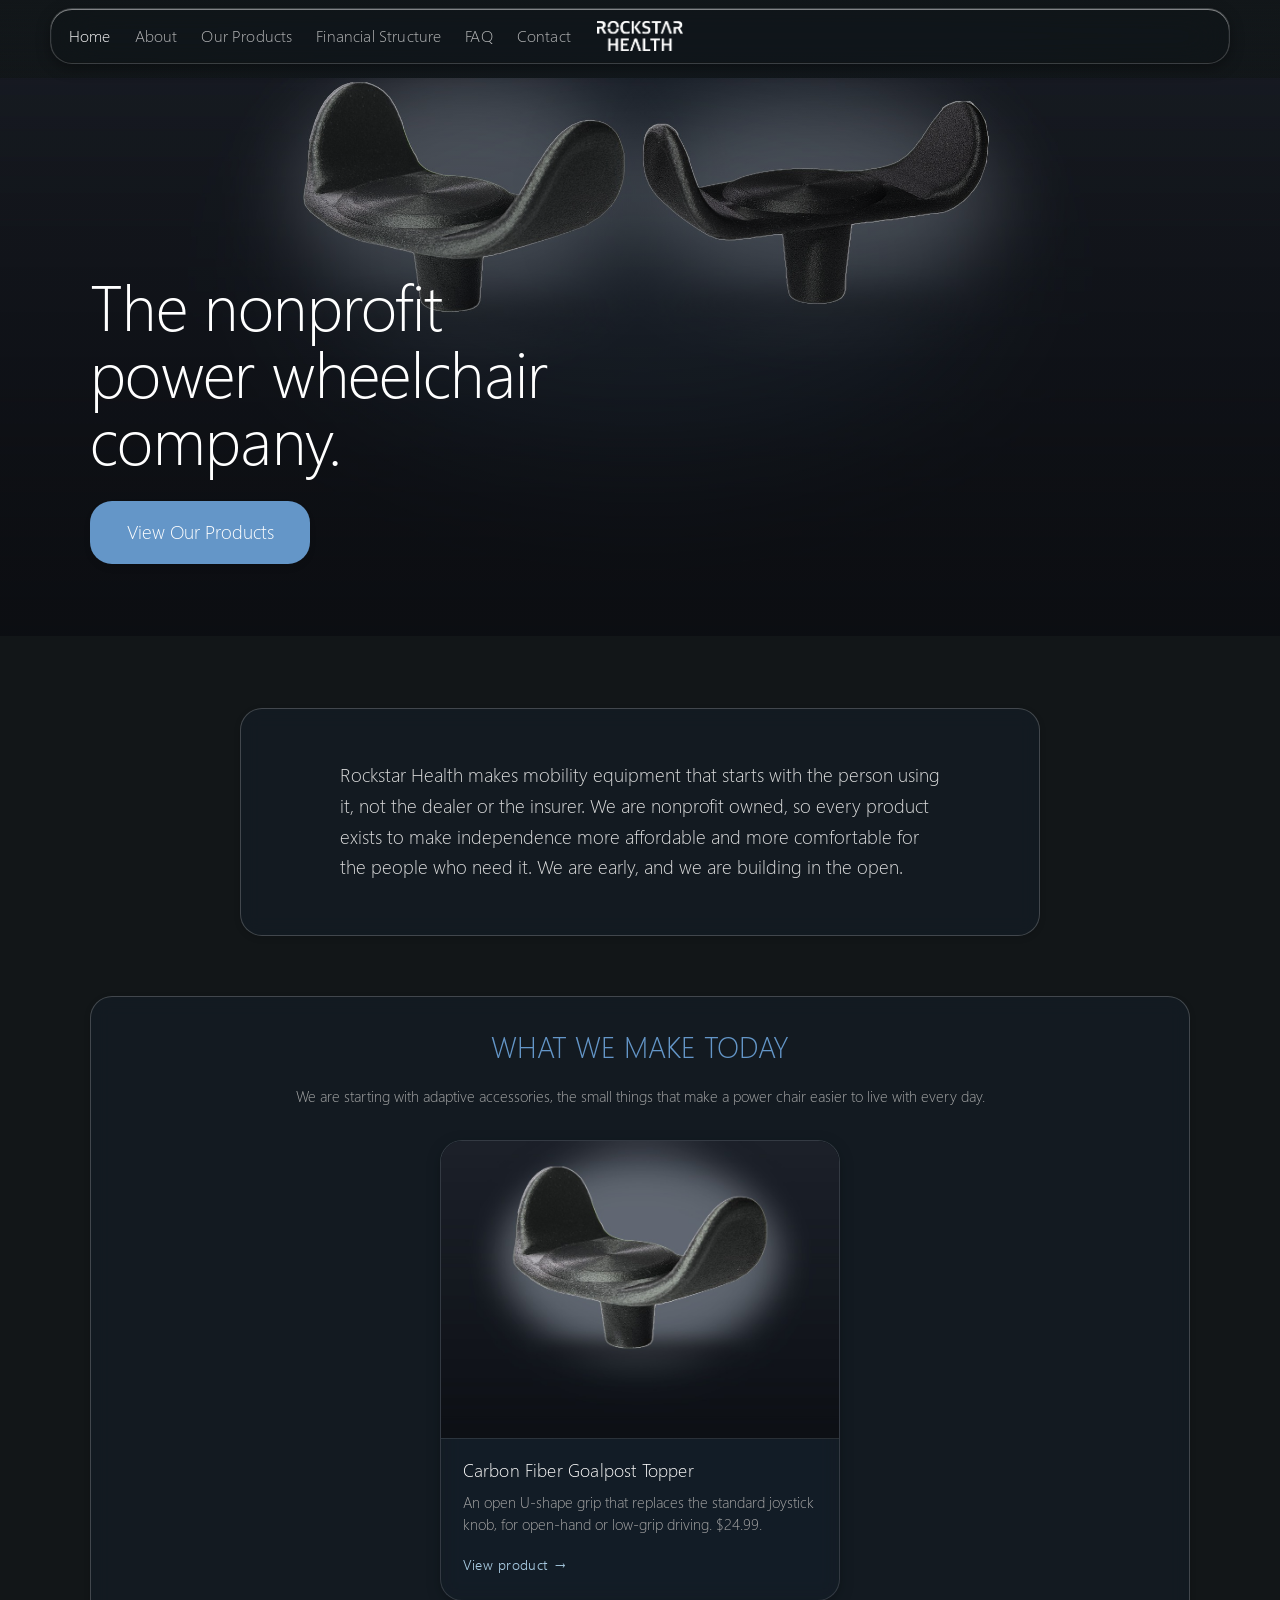
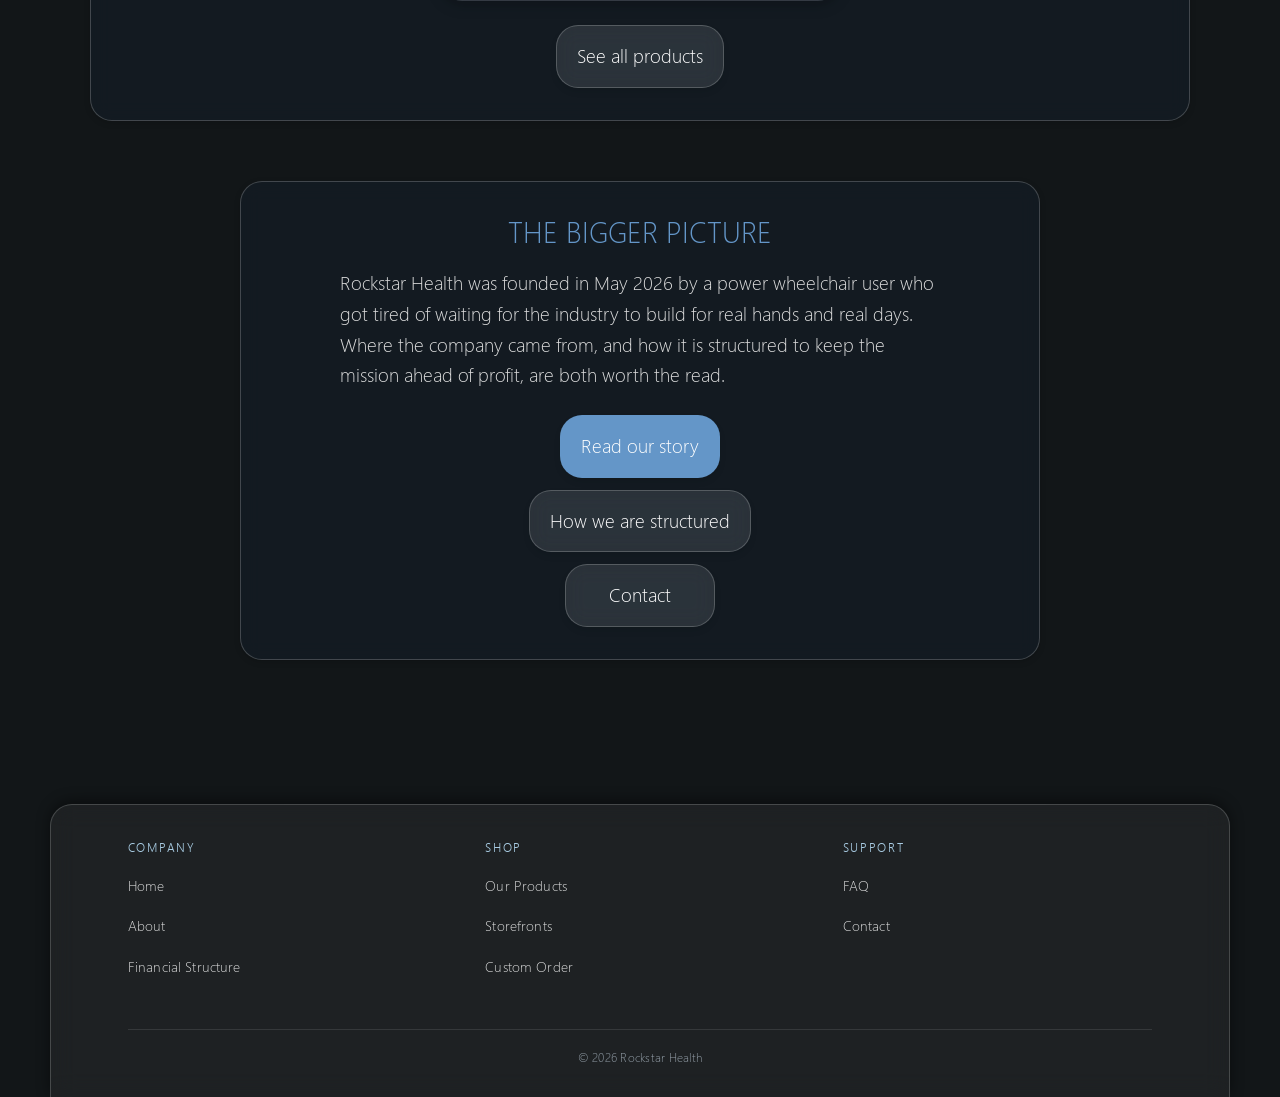
==== index.html @ 2d4ab5dc "1.2" ====
<!doctype html>
<html lang="en">
<head>
<meta charset="utf-8">
<meta name="viewport" content="width=device-width, initial-scale=1">
<title>Rockstar Health</title>
<meta name="description" content="A nonprofit-owned power wheelchair company building affordable, accessible mobility products.">
<meta property="og:title" content="Rockstar Health">
<meta property="og:description" content="A nonprofit-owned power wheelchair company building affordable, accessible mobility products.">
<meta property="og:type" content="website">
<link rel="icon" href="assets/rockstar-logo.png">
<link rel="stylesheet" href="assets/rockstar-glass.css">
<link rel="stylesheet" href="assets/site.css">
</head>
<body>
<header class="site-header"><div class="rh-header__pill"><input id="rh-nav-toggle" class="rh-nav__cb" type="checkbox" aria-hidden="true"><div class="rh-header__left"><label for="rh-nav-toggle" class="rh-burger" aria-label="Toggle menu"><span></span><span></span><span></span></label><nav class="rh-nav" aria-label="Primary"><a href="index.html" aria-current="page">Home</a><a href="about.html">About</a><a href="our-products.html">Our Products</a><a href="financial-structure.html">Financial Structure</a><a href="faq.html">FAQ</a><a href="contact.html">Contact</a></nav></div><a class="rh-header__brand" href="index.html"><img src="assets/rockstar-logo.png" alt="Rockstar Health"></a><div class="rh-header__spacer" aria-hidden="true"></div></div></header>
<section class="rh-hero"><div class="rh-hero__inner page-width"><h1 class="rh-hero__title">The nonprofit power wheelchair company.</h1><a href="our-products.html" class="button button-primary">View Our Products</a></div></section>
<main><div class="page-width page-body"><section class="rh-section"><div class="rh-prose"><p>Rockstar Health makes mobility equipment that starts with the person using it, not the dealer or the insurer. We are nonprofit owned, so every product exists to make independence more affordable and more comfortable for the people who need it. We are early, and we are building in the open.</p></div></section>

<section class="rh-section rh-section--wide" aria-labelledby="home-make"><h2 class="rh-section__title" id="home-make">What we make today</h2><p class="rh-marketplaces__sub">We are starting with adaptive accessories, the small things that make a power chair easier to live with every day.</p><div class="rh-products" style="max-width:400px;margin-inline:auto"><a class="rh-product-card" href="joystick-topper.html"><div class="rh-product-card__media"><img src="assets/card-toppers.jpg" alt="Carbon fiber goalpost joystick topper"></div><div class="rh-product-card__body"><h3 class="rh-product-card__title">Carbon Fiber Goalpost Topper</h3><p class="rh-product-card__desc">An open U-shape grip that replaces the standard joystick knob, for open-hand or low-grip driving. $24.99.</p><span class="rh-product-card__cta">View product</span></div></a></div><div class="rh-cta-group rh-cta-group--row"><a href="our-products.html" class="button button-secondary">See all products</a></div></section>

<section class="rh-section" aria-labelledby="home-more"><h2 class="rh-section__title" id="home-more">The bigger picture</h2><div class="rh-prose"><p>Rockstar Health was founded in May 2026 by a power wheelchair user who got tired of waiting for the industry to build for real hands and real days. Where the company came from, and how it is structured to keep the mission ahead of profit, are both worth the read.</p></div><div class="rh-cta-group rh-cta-group--row"><a href="about.html" class="button button-primary">Read our story</a><a href="financial-structure.html" class="button button-secondary">How we are structured</a><a href="contact.html" class="button button-secondary">Contact</a></div></section></div></main>
<footer class="site-footer"><div class="page-width"><nav class="rh-footer-links" aria-label="Site links"><div class="rh-footer-links__col"><h3 class="rh-footer-links__title">Company</h3><ul class="rh-footer-links__list"><li><a href="index.html">Home</a></li><li><a href="about.html">About</a></li><li><a href="financial-structure.html">Financial Structure</a></li></ul></div><div class="rh-footer-links__col"><h3 class="rh-footer-links__title">Shop</h3><ul class="rh-footer-links__list"><li><a href="our-products.html">Our Products</a></li><li><a href="storefronts.html">Storefronts</a></li><li><a href="custom-order.html">Custom Order</a></li></ul></div><div class="rh-footer-links__col"><h3 class="rh-footer-links__title">Support</h3><ul class="rh-footer-links__list"><li><a href="faq.html">FAQ</a></li><li><a href="contact.html">Contact</a></li></ul></div><div style="grid-column:1/-1;border-top:1px solid rgba(255,255,255,.10);margin-top:1.25rem;padding-top:1.15rem;text-align:center;font-size:.78rem;letter-spacing:.02em;color:rgb(150,160,170)">© 2026 Rockstar Health</div></nav></div></footer>
</body>
</html>
---- assets/rockstar-glass.css ----
/* ============================================================================
   Rockstar Health — Glass Aesthetic Layer
   Direct translation of ryleighnewman.github.io styles onto Horizon:
   - Segoe UI Light 300 throughout
   - rgb(18, 22, 24) base, #dddddd text, rgb(100, 150, 200) blue accent
   - Floating-pill header in brand blue rgb(30, 80, 150), 22px radius
   - Consistent --lg-radius (22px) and --lg-radius-inner (12px)
   - Light-weight elegance — impact from size and color, not bold weights
   ============================================================================ */

@font-face {
  font-family: 'Segoe UI';
  src: url('segoeuil.ttf') format('truetype');
  font-style: normal;
  font-weight: 300;
  font-display: swap;
}
@font-face {
  font-family: 'Segoe UI';
  src: url('segoeuisl.ttf') format('truetype');
  font-style: normal;
  font-weight: 400;
  font-display: swap;
}

:root {
  /* Brand tokens — straight from ryleighnewman.github.io */
  --rh-bg: 18 22 24;
  --rh-bg-elevated: 20 30 40;
  --rh-bg-deep: 15 18 22;
  --rh-text: 221 221 221;
  --rh-text-soft: 170 170 170;
  --rh-heading: 255 255 255;
  --rh-accent: 100 150 200;
  --rh-accent-strong: 30 80 150;
  --rh-accent-soft: 169 204 227;
  --rh-border: 255 255 255;

  --lg-radius: 22px;
  --lg-radius-inner: 12px;
  --lg-radius-deep: 4px;

  --lg-blur: clamp(12px, 2.6vw, 22px);
  --lg-saturation: 1.35;
  --lg-brightness: 1.06;

  --rh-font: 'Segoe UI', -apple-system, BlinkMacSystemFont, 'Inter', sans-serif;

  --rh-shadow-card: 0 10px 30px rgb(0 0 0 / 0.45);
  --rh-shadow-soft: 0 4px 20px rgb(0 0 0 / 0.35);
  --rh-shadow-header: 0 4px 14px rgb(0 0 0 / 0.35);
}

/* ----------------------------------------------------------------------------
   Global font + body
   ---------------------------------------------------------------------------- */
html, body,
input, button, textarea, select,
[class*="font-"] {
  font-family: var(--rh-font) !important;
}

body {
  background-color: rgb(var(--rh-bg)) !important;
  /* Single subtle top-of-page tint — removed the bottom-right glow that
     was creating the "broken outside corner" appearance. */
  background-image:
    radial-gradient(140% 70% at 50% -20%, rgb(var(--rh-accent-strong) / 0.10) 0%, transparent 60%);
  background-attachment: fixed;
  color: rgb(var(--rh-text)) !important;
  font-weight: 300;
  line-height: 1.6;
  font-size: 1.2rem;
}
@media (max-width: 600px) {
  body { font-size: 1.05rem; }
}

/* Header backdrop — slim dark gradient strip at top, behind floating header.
   Height = header top margin + header height + a few px fade, no more. */
body::before {
  content: '';
  position: fixed;
  top: 0;
  left: 0;
  right: 0;
  height: 80px;
  background: linear-gradient(
    180deg,
    rgb(var(--rh-bg) / 0.55) 0%,
    rgb(var(--rh-bg) / 0.20) 60%,
    rgb(var(--rh-bg) / 0) 100%
  );
  z-index: 9;
  pointer-events: none;
}

/* Selection */
::selection {
  background: rgb(var(--rh-accent) / 0.45);
  color: #fff;
}

/* ----------------------------------------------------------------------------
   Scrollbar
   ---------------------------------------------------------------------------- */
html {
  scrollbar-width: thin;
  scrollbar-color: rgb(var(--rh-accent) / 0.5) rgb(var(--rh-bg-deep));
}
::-webkit-scrollbar { width: 12px; height: 12px; }
::-webkit-scrollbar-track { background-color: rgb(var(--rh-bg-deep)); }
::-webkit-scrollbar-thumb {
  background-color: rgb(85 85 85);
  border-radius: 10px;
  border: 3px solid rgb(var(--rh-bg-deep));
}
::-webkit-scrollbar-thumb:hover { background-color: rgb(var(--rh-accent)); }

/* ----------------------------------------------------------------------------
   Focus ring — accessible blue
   ---------------------------------------------------------------------------- */
:focus-visible {
  outline: 2px solid rgb(var(--rh-accent)) !important;
  outline-offset: 3px;
  border-radius: 4px;
}

/* ----------------------------------------------------------------------------
   Typography — light weight 300 throughout. Impact = size + color, not weight.
   ---------------------------------------------------------------------------- */
h1, h2, h3, h4, h5, h6,
.h1, .h2, .h3, .h4, .h5, .h6 {
  color: rgb(var(--rh-heading)) !important;
  font-family: var(--rh-font) !important;
  font-weight: 300 !important;
  letter-spacing: -0.005em;
  line-height: 1.1;
  text-wrap: balance;
}

h1, .h1 { font-size: clamp(2.5rem, 6vw, 4.5rem); }
h2, .h2 { font-size: clamp(2rem, 4.5vw, 3.5rem); }
h3, .h3 { font-size: clamp(1.5rem, 3vw, 2.25rem); }

/* Section eyebrows — tracked-out blue caps (like .section-title-blue on her site) */
.section-eyebrow,
.section-header__eyebrow {
  color: rgb(var(--rh-accent));
  text-transform: uppercase;
  letter-spacing: 0.06em;
  font-size: 1rem;
  font-weight: 300;
}

p, .rte p, .prose p {
  color: rgb(var(--rh-text)) !important;
  font-weight: 300;
  hyphens: none;
  -webkit-hyphens: none;
}

a {
  color: rgb(var(--rh-accent));
  transition: color 0.3s ease;
}
a:hover {
  color: rgb(var(--rh-accent-soft));
}

/* ----------------------------------------------------------------------------
   Header — direct port of ryleighnewman.github.io's signature pattern.
   Floating blue pill, centered, max-width 1000px, 22px radius, glass border.
   ---------------------------------------------------------------------------- */
.shopify-section-group-header-group {
  position: relative;
  z-index: 1000;
  /* No padding — header pill carries its own margin */
}

/* Announcement bar — slim glass band above the header (kept thin, full-width) */
.announcement-bar,
header-announcements-component {
  background-color: rgb(var(--rh-bg-deep) / 0.78) !important;
  backdrop-filter: blur(14px);
  -webkit-backdrop-filter: blur(14px);
  border-bottom: 1px solid rgb(var(--rh-border) / 0.06);
  color: rgb(var(--rh-text)) !important;
  padding-block: 8px !important;
  text-align: center;
}
.announcement-bar *,
header-announcements-component * {
  color: rgb(var(--rh-text)) !important;
  font-family: var(--rh-font) !important;
  font-weight: 400;
  letter-spacing: 0.08em;
  font-size: 0.72rem;
}

/* The pill — applied to the inner .header element (Horizon's grid container).
   Outer section keeps its color-scheme background blank so the page bg shows. */
.header-section,
.shopify-section-header {
  background: transparent !important;
}
.header-section > .section-background,
.shopify-section-header > .section-background {
  display: none !important;
}

/* Universal header system — locked height 56px, ABSOLUTELY POSITIONED inner
   row centered. Max-width 1500px with side margin that scales smoothly from
   30px (wide) to 16px (narrow) using clamp() — no breakpoint snap. */
header-component,
.header-section > .header,
.shopify-section-header > .header {
  height: 56px !important;
  min-height: 56px !important;
  max-height: 56px !important;
  flex-shrink: 0;
  margin: 6px auto 0 !important;
  width: calc(100% - clamp(6px, 1vw, 20px)) !important;
  max-width: 1500px !important;
  z-index: 1000;
  /* overflow: visible — must NOT be hidden, or the mobile drawer (a
     position:fixed descendant) gets clipped to the 56px pill rectangle and
     the drawer's overlay never reaches the rest of the viewport. The pill
     border-radius works fine with background-clip:padding-box alone. */
  overflow: visible;
  display: flex !important;
  align-items: center !important;

  border-radius: var(--lg-radius);
  isolation: isolate;
  background-clip: padding-box;
  border: 1px solid rgba(255, 255, 255, 0.18) !important;
  background:
    radial-gradient(120% 100% at 50% -40%, hsl(0 0% 100%/0) 0%, hsl(0 0% 100%/0) 60%),
    linear-gradient(180deg, hsl(0 0% 100%/0) 0%, hsl(0 0% 100%/0) 45%, hsl(0 0% 0%/0) 100%),
    linear-gradient(90deg, hsl(var(--lg-accent)/0), hsl(var(--lg-accent)/0)) !important;
  background-color: transparent !important;
  backdrop-filter: blur(calc(var(--lg-blur) * 0.9)) saturate(var(--lg-saturation)) brightness(var(--lg-brightness));
  -webkit-backdrop-filter: blur(calc(var(--lg-blur) * 0.9)) saturate(var(--lg-saturation)) brightness(var(--lg-brightness));
  box-shadow:
    inset 0 1px 0 hsl(0 0% 100%/0.45),
    inset 0 -1px 0 hsl(0 0% 0%/0.35),
    inset 0 0 0 0.5px hsl(0 0% 100%/0.08);
  background-blend-mode: screen, soft-light;
  position: relative;

  /* No transitions at all — nothing ever animates on the header */
  transition: none !important;
}

/* Horizon sets .header[data-sticky-state='idle'] { opacity:0 } to fade the
   header in when the user first scrolls. We keep the header permanently
   visible (opacity:1) in both idle and active states so it never disappears. */
header-component[data-sticky-state='idle'],
header-component[data-sticky-state='active'],
header-component[data-sticky-state],
.header[data-sticky-state='idle'],
.header[data-sticky-state='active'],
.header[data-sticky-state] {
  opacity: 1 !important;
  transition: none !important;
}

/* Kill Horizon's dark underlay — it's a solid rgb(18,22,24) layer behind the
   transparent header body that creates the "header turns black" appearance AND
   the hover-to-black state (triggered by Horizon's [:hover] underlay rules). */
header-component .header__underlay-closed,
header-component .header__underlay-open,
.header__underlay-closed,
.header__underlay-open {
  display: none !important;
  background: transparent !important;
  --color-scheme-top-row: transparent !important;
  --color-scheme-bottom-row: transparent !important;
}

/* Remove ALL hover effects on the header itself and its container */
header-component:hover,
header-component:focus-within,
.header-section > .header:hover,
.header-section > .header:focus-within,
.shopify-section-header > .header:hover {
  background-color: transparent !important;
  background-image:
    radial-gradient(120% 100% at 50% -40%, hsl(0 0% 100%/0) 0%, hsl(0 0% 100%/0) 60%),
    linear-gradient(180deg, hsl(0 0% 100%/0) 0%, hsl(0 0% 100%/0) 45%, hsl(0 0% 0%/0) 100%),
    linear-gradient(90deg, hsl(var(--lg-accent)/0), hsl(var(--lg-accent)/0)) !important;
}
/* Force header to ignore Horizon's data-transparent-color-scheme hover swap */
header-component[data-transparent-color-scheme]:hover,
header-component[data-transparent-color-scheme]:focus-within {
  --color-scheme-top-row: transparent !important;
  --color-scheme-bottom-row: transparent !important;
}

/* Force header row + content to be vertically centered.
   Horizon's .header__row is display:grid with 3 columns. All grid alignment
   axes forced to center; every direct child also gets align-self:center to
   override per-cell defaults; row collapsed to a single 64px row. */
header-component .header__row,
.header__row,
.header__row--top,
.header__row--bottom {
  width: 100% !important;
  height: 56px !important;
  min-height: 56px !important;
  max-height: 56px !important;
  align-items: center !important;
  align-content: center !important;
  grid-template-rows: 56px !important;
  padding-block: 0 !important;
  padding-inline: 8px !important;
}
header-component .header__row > *,
.header__row > * {
  align-self: center !important;
  margin-block: 0 !important;
  padding-block: 0 !important;
  max-height: 56px !important;
}
.header-logo,
.header__heading-link,
.header-logo *,
.header__heading-link * {
  line-height: 1 !important;
  padding-block: 0 !important;
  margin-block: 0 !important;
  height: auto !important;
  align-self: center !important;
  display: inline-flex !important;
  align-items: center !important;
}
header-component .header__menu,
header-component .header-actions {
  display: flex !important;
  align-items: center !important;
  height: 100% !important;
  margin-block: 0 !important;
  padding-block: 0 !important;
}
/* .header__column intentionally NOT forced to flex — Horizon switches it to
   `display: contents` in drawer mode so its children participate directly in
   the 5-area mobile grid (leftA leftB center rightA rightB). Forcing flex
   breaks that placement and bunches all icons in the middle. */
header-component .header__column {
  align-items: center;
  margin-block: 0 !important;
  padding-block: 0 !important;
}

/* === The actual fix for "content sits too low in the header" ===
   Horizon's .header__columns has --header-padding: 0.7rem applied as
   padding-block, AND .spacing-style consumes that padding. The values
   are symmetric but combine with other vertical offsets and add ~11px
   top + 11px bottom on top of the 64px header, pushing content down. */
header-component .header__columns,
.header__columns,
.header__columns.spacing-style {
  --header-padding: 0 !important;
  --padding-block-start: 0 !important;
  --padding-block-end: 0 !important;
  --section-top-offset: 0 !important;
  padding-block: 0 !important;
  padding-inline: 0 !important;
  padding-top: 0 !important;
  padding-bottom: 0 !important;
  min-height: 56px !important;
  align-items: center !important;
}
.header__columns > * {
  align-self: center !important;
  padding-block: 0 !important;
  margin-block: 0 !important;
  height: auto !important;
}

/* ============================================================================
   MOBILE DRAWER MENU — fully styled to match brand on narrow viewports.
   Drawer DOM:
     .menu-drawer-container > details > menu-drawer (with header + nav list)
   ============================================================================ */
.menu-drawer-container,
#Details-menu-drawer-container {
  z-index: 9999 !important;
}
menu-drawer,
.menu-drawer,
.menu-drawer-container > details[open] > menu-drawer {
  background-color: rgb(20 30 40 / 0.92) !important;
  background-image:
    radial-gradient(120% 100% at 50% 0%, rgb(255 255 255 / 0.06), transparent 60%),
    linear-gradient(180deg, rgb(255 255 255 / 0.04), transparent 50%) !important;
  backdrop-filter: blur(24px) saturate(1.3) brightness(1.05) !important;
  -webkit-backdrop-filter: blur(24px) saturate(1.3) brightness(1.05) !important;
  border: 1px solid rgb(255 255 255 / 0.18) !important;
  color: rgb(var(--rh-text)) !important;
  padding: 24px 20px !important;
  border-radius: 0 var(--lg-radius) var(--lg-radius) 0 !important;
  box-shadow:
    inset 0 1px 0 rgb(255 255 255 / 0.18),
    8px 0 32px rgb(0 0 0 / 0.5) !important;
  /* Drawer hugs its content (close X + nav links) instead of stretching the
     full viewport height. Cap at 100dvh so very tall menus still scroll. */
  height: auto !important;
  max-height: 100dvh !important;
  overflow-y: auto !important;
}
.menu-drawer__close-button,
.menu-drawer .close-button {
  width: 36px !important;
  height: 36px !important;
  min-width: 36px !important;
  max-width: 36px !important;
  min-height: 36px !important;
  max-height: 36px !important;
  padding: 0 !important;
  margin: 0 !important;
  background: rgb(255 255 255 / 0.06) !important;
  border-radius: 50% !important;
  border: 1px solid rgb(255 255 255 / 0.18) !important;
  display: inline-flex !important;
  align-items: center !important;
  justify-content: center !important;
  flex-shrink: 0 !important;
  position: relative !important;
  inset: auto !important;
  box-sizing: border-box !important;
  line-height: 0 !important;
}
.menu-drawer__close-button .svg-wrapper,
.menu-drawer .close-button .svg-wrapper {
  width: 14px !important;
  height: 14px !important;
  display: inline-flex !important;
  align-items: center !important;
  justify-content: center !important;
  margin: 0 !important;
  padding: 0 !important;
}
.menu-drawer__close-button svg,
.menu-drawer .close-button svg {
  width: 14px !important;
  height: 14px !important;
  display: block !important;
}
.menu-drawer__close-button:hover {
  background: rgb(255 255 255 / 0.14) !important;
}
.menu-drawer__navigation,
.menu-drawer__menu {
  padding: 0 !important;
  margin: 0 !important;
  list-style: none !important;
}
.menu-drawer__menu li,
.menu-drawer__list-item--flat,
.menu-drawer__list-item--deep {
  margin: 0 !important;
  padding: 0 !important;
  border-bottom: 1px solid rgb(255 255 255 / 0.06) !important;
}
.menu-drawer__menu a,
.menu-drawer__menu .menu-drawer__menu-item,
.menu-drawer-menu-item,
.menu-drawer__menu-item {
  display: flex !important;
  align-items: center !important;
  padding: 16px 8px !important;
  color: #fff !important;
  font-family: var(--rh-font) !important;
  font-weight: 300 !important;
  font-size: 1.1rem !important;
  letter-spacing: 0.04em !important;
  text-transform: uppercase !important;
  text-decoration: none !important;
  transition: color 0.2s ease, background-color 0.2s ease !important;
  border-radius: 8px !important;
}
.menu-drawer__menu a:hover,
.menu-drawer__menu .menu-drawer__menu-item:hover {
  color: rgb(var(--rh-accent-soft)) !important;
  background-color: rgb(255 255 255 / 0.04) !important;
}
/* Mobile hamburger toggle — match icon button style */
.menu-drawer-container summary,
.header__menu-drawer-summary,
.menu-drawer-button {
  width: 32px !important;
  height: 32px !important;
  padding: 0 !important;
  border-radius: 50% !important;
  display: inline-flex !important;
  align-items: center !important;
  justify-content: center !important;
  background: transparent !important;
  border: none !important;
  cursor: pointer;
}
.menu-drawer-container summary:hover {
  background: rgb(255 255 255 / 0.10) !important;
}
.menu-drawer-container summary svg {
  width: 20px !important;
  height: 20px !important;
  color: #fff !important;
}
/* Collapsed / drawer mode — items sit slightly low in the pill.
   Hamburger (options) + search nudged up the most; logo a touch; cart is fine. */
#header-component[data-menu-style='drawer'] .header__icon--menu,
#header-component[data-menu-style='drawer'] .menu-drawer-container summary {
  transform: translateY(-4px);
}
#header-component[data-menu-style='drawer'] .header-logo,
#header-component[data-menu-style='drawer'] .header__heading-link {
  transform: translateY(-3px);
}
#header-component[data-menu-style='drawer'] .search-action {
  transform: translateY(-3px);
}
#header-component[data-menu-style='drawer'] header-actions {
  transform: translateY(-2px);
}
/* Drawer scrim/overlay */
.menu-drawer-container[open]::backdrop,
details[open] menu-drawer-component::before {
  background-color: rgb(0 0 0 / 0.55) !important;
  backdrop-filter: blur(6px);
}

/* Let Horizon's overflow-list JS handle desktop nav responsiveness — don't
   hard-hide via @media because that conflicts with the resize-observer that
   re-expands items when the viewport widens. */

/* ============================================================================
   FINAL FALLBACK: absolute-position the row centered in the 56px header.
   Guarantees vertical centering even if Horizon's grid/padding keeps fighting
   the flex-align rules above. position:relative on header-component already.
   ============================================================================ */
header-component {
  position: relative !important;
}
/* Center the top row inside the pill. NOTE: we deliberately do NOT use
   `transform` here — transform on an ancestor of the mobile drawer (which
   uses `position: fixed`) traps the drawer to this ancestor's coordinate
   system, breaks its z-index stacking, and lets the hero render on top of
   the drawer. Use absolute + top:50% with a negative margin-top instead.
   IMPORTANT: this rule must only apply to `.header__row--top`. Applying it
   to `.header__row--bottom` / `.header__navigation-bar-row` makes the empty
   nav-bar row stack on top of the top row and intercept hamburger clicks. */
header-component .header__row--top,
.header-section > .header .header__row--top {
  position: absolute !important;
  top: 50% !important;
  margin-top: -28px !important; /* half of 56px row height */
  left: 0 !important;
  right: 0 !important;
  height: 56px !important;
  min-height: 56px !important;
  max-height: 56px !important;
}
/* The navigation-bar row only renders when a navigation_bar block is enabled.
   When empty (no children other than a style tag) it still occupies space and
   would visually overlap the main row inside the 56px pill. Hide if empty. */
header-component .header__navigation-bar-row:not(:has(*:not(style))) {
  display: none !important;
}
:root {
  --lg-accent: 210 80% 60%;
}

/* Header side margin now scales smoothly via clamp() in the main rule — no
   discrete @media breakpoint that would snap layouts. */

/* Header row layout */
header-component .header__row,
.header__row {
  padding: 0 8px !important;
}

/* Brand wordmark — white, light weight, tracked-out.
   Hide the duplicate inverse logo container (Horizon renders BOTH original
   and inverse when transparent_header_home + inverse scheme are on; both
   fall back to shop.name as text, producing "Rockstar Health" twice). */
.header-logo,
.header__heading-logo,
.header__heading-link {
  color: #fff !important;
  font-family: var(--rh-font) !important;
  font-weight: 300 !important;
  letter-spacing: 0.08em !important;
  text-transform: uppercase !important;
  font-size: 1rem !important;
  text-decoration: none !important;
}
.header-logo__image-container--inverse {
  display: none !important;
}
.header-logo__image-container--original {
  display: inline-flex !important;
  align-items: center !important;
}

/* Header nav links — tighter so all 7 menu items always fit before Horizon's
   overflow-list collapses extras under a non-functional "More" button. */
.header__menu a,
.header__menu .menu-link,
.header__row .menu-link,
header-component nav a,
header-component a {
  color: #fff !important;
  font-family: var(--rh-font) !important;
  font-weight: 300 !important;
  font-size: 0.8rem !important;
  letter-spacing: 0.02em;
  text-decoration: none !important;
  transition: color 0.3s ease;
  padding-inline: 6px !important;
  white-space: nowrap;
}
.header__menu a:hover,
.header__menu .menu-link:hover,
header-component a:hover {
  color: rgb(var(--rh-accent-soft)) !important;
}

/* Header icon buttons (search/account/cart) — strip all backgrounds/borders.
   The cart-drawer-component custom element wraps the cart button in-header;
   it must stay invisible/transparent so we don't render a box around the cart. */
header-component .icon,
header-component svg,
header-component button {
  color: #fff !important;
}
header-component cart-drawer-component,
header-component search-modal-component,
header-component predictive-search-component {
  background: transparent !important;
  border: none !important;
  box-shadow: none !important;
  backdrop-filter: none !important;
  -webkit-backdrop-filter: none !important;
  width: auto !important;
  padding: 0 !important;
}
/* ALL header icon buttons: identical 32×32 circles, centered SVG inside.
   Only targets action icons (search, account, cart) — NOT the More/nav button
   or drawer back/close buttons which need different sizing. */
header-component .header-actions__action,
header-component .header-actions__cart-icon,
header-component header-actions button,
header-component header-actions .button-unstyled,
header-component cart-icon,
header-component .icon-button,
header-component a.header-actions__action,
header-component .account-link {
  background: transparent !important;
  background-color: transparent !important;
  background-image: none !important;
  border: none !important;
  box-shadow: none !important;
  width: 32px !important;
  height: 32px !important;
  min-width: 32px !important;
  min-height: 32px !important;
  max-width: 32px !important;
  max-height: 32px !important;
  padding: 0 !important;
  border-radius: 50% !important;
  display: inline-flex !important;
  align-items: center !important;
  justify-content: center !important;
  flex-shrink: 0 !important;
  line-height: 1 !important;
}
/* Inner SVG wrapper + the SVG itself — uniform 18px icon centered.
   Note: NOT overriding `display` here because the hamburger's open/close icon
   toggle relies on `display: none` for the inactive state — forcing
   inline-flex would show both =/X simultaneously. */
header-component .svg-wrapper,
header-component .svg-wrapper--small,
header-component cart-icon .svg-wrapper {
  padding: 0 !important;
  margin: 0 !important;
  width: 18px !important;
  height: 18px !important;
  align-items: center;
  justify-content: center;
}
/* Apply inline-flex only to icons we know should always render. */
header-component .header-actions__action .svg-wrapper,
header-component cart-icon .svg-wrapper,
header-component .header-actions__cart-icon .svg-wrapper,
header-component .search-action .svg-wrapper {
  display: inline-flex !important;
}
header-component .svg-wrapper svg,
header-component .icon svg,
header-component cart-icon svg {
  width: 18px !important;
  height: 18px !important;
  display: block !important;
}
header-component .header-actions__action:hover,
header-component header-actions button:hover,
header-component header-actions .button-unstyled:hover {
  background-color: rgb(255 255 255 / 0.10) !important;
}
/* No blue tap-flash or default focus ring on header icon buttons. Keyboard
   focus still gets a subtle neutral ring via :focus-visible. */
header-component .header-actions__action,
header-component .search-action,
header-component header-actions button,
header-component .menu-drawer-container summary {
  -webkit-tap-highlight-color: transparent !important;
}
header-component .header-actions__action:focus,
header-component .search-action:focus,
header-component header-actions button:focus {
  outline: none !important;
  box-shadow: none !important;
}
header-component .header-actions__action:focus-visible,
header-component .search-action:focus-visible,
header-component header-actions button:focus-visible {
  outline: none !important;
  box-shadow: 0 0 0 2px rgb(255 255 255 / 0.30) !important;
}
/* Desktop: icon SVGs sit slightly high within their circles — nudge down 1px */
header-component .search-action svg,
header-component .search-action .svg-wrapper {
  transform: translateY(-1px);
}
header-component cart-icon svg,
header-component .header-actions__cart-icon svg {
  transform: translateY(1px);
}
/* Cart bubble: tiny badge sits OUTSIDE the 32px circle so it doesn't push
   the parent taller. Position absolute over the corner. */
.header-actions__cart-icon {
  position: relative !important;
}
.header-actions__cart-icon .cart-bubble,
.cart-bubble {
  position: absolute !important;
  top: -2px !important;
  right: -2px !important;
  width: 16px !important;
  height: 16px !important;
  min-width: 16px !important;
  min-height: 16px !important;
  font-size: 10px !important;
  line-height: 1 !important;
  border-radius: 50% !important;
  display: inline-flex !important;
  align-items: center !important;
  justify-content: center !important;
  background-color: rgb(var(--rh-accent)) !important;
  color: #fff !important;
}
/* Footer utilities row — Shopify ships this as a 3-column grid on desktop
   (left / center / right). We want the social-links, terms, and copyright
   stacked vertically, both centered, with the copyright at the very bottom.
   Block order is set in sections/footer-group.json so social-links is first,
   terms in the middle, copyright last. */
.utilities,
.utilities--blocks-1,
.utilities--blocks-2,
.utilities--blocks-3 {
  display: flex !important;
  flex-direction: column !important;
  align-items: center !important;
  justify-content: center !important;
  grid-template-columns: none !important;
  gap: var(--gap, 16px) !important;
  text-align: center !important;
}
.utilities > *,
.utilities--blocks-1 > *,
.utilities--blocks-2 > *,
.utilities--blocks-3 > *,
.utilities--blocks-3 > *:nth-child(2),
.utilities--blocks-3 > *:nth-child(3),
.utilities--blocks-2 > *:nth-child(2) {
  justify-self: center !important;
  text-align: center !important;
  margin: 0 auto !important;
}
.footer-utilities__group-copyright,
.footer-utilities__group-copyright .footer-utilities__text {
  text-align: center !important;
  display: block !important;
  width: 100% !important;
}

/* Empty-state card on the /search and /collections pages — the box was
   running edge-to-edge on narrow viewports because the section wrapper has
   no inline padding. Inset it to match the rest of the page content. */
.main-collection-grid__empty,
results-list .main-collection-grid__empty {
  margin-inline: clamp(16px, 4vw, 32px) !important;
  padding: clamp(32px, 8vw, 56px) clamp(20px, 5vw, 40px) !important;
  border-radius: var(--lg-radius) !important;
  border: 1px solid rgb(255 255 255 / 0.10) !important;
  background-color: rgb(255 255 255 / 0.02) !important;
}

/* ============================================================================
   /search RESULTS PAGE — input + filters infrastructure
   The page is rendered by sections/search-results.liquid with a `filters`
   block (enable_filtering: true, enable_sorting: true in templates/search.json).
   When the store has products + storefront filters configured in Shopify
   Admin > Online Store > Navigation > Search & discovery, Shopify renders
   facets/sort/grid-density controls; the rules below pre-style them so they
   match the glass aesthetic the moment they appear.
   ============================================================================ */
.search-page-input__parent {
  display: flex !important;
  flex-direction: column !important;
  align-items: flex-start !important;
  position: relative !important;
  margin: 0 !important;
}
/* Row holding the input box + the explicit Search submit button, side by side.
   Wider than the old 50% box — fills up to 760px, left-aligned with heading. */
.search-page-input__row {
  display: flex !important;
  align-items: center !important;
  gap: 12px !important;
  width: 100% !important;
  max-width: min(760px, 100%) !important;
  margin: 20px 0 12px !important;
}
/* The custom element wrapping the input — let it fill the row (override the
   inline 50% custom_width and the theme's centering margins). */
.search-page-input__row search-page-input-component {
  flex: 1 1 auto !important;
  max-width: none !important;
  width: auto !important;
  margin: 0 !important;
  background-color: transparent !important;
}
.search-page-input {
  flex: 1 1 auto !important;
  /* Solid box — no page gradient bleeding through the translucent fill */
  background: rgb(var(--rh-bg-elevated)) !important;
  background-color: rgb(var(--rh-bg-elevated)) !important;
  background-image: none !important;
  border: 1px solid rgb(255 255 255 / 0.16) !important;
  border-radius: 999px !important;
  color: #fff !important;
  /* left clears the search icon, right clears the clear/reset button */
  padding: 0 48px 0 52px !important;
  height: 50px !important;
  min-height: 50px !important;
  font-size: 1rem !important;
  outline: none !important;
  -webkit-tap-highlight-color: transparent !important;
}
.search-page-input::placeholder {
  color: rgb(255 255 255 / 0.5) !important;
}
/* Neutral focus — subtle white edge, NO blue ring */
.search-page-input:focus,
.search-page-input:focus-visible {
  outline: none !important;
  border-color: rgb(255 255 255 / 0.45) !important;
  box-shadow: 0 0 0 1px rgb(255 255 255 / 0.18) !important;
}
.search-page-input::-webkit-search-cancel-button,
.search-page-input::-webkit-search-decoration {
  -webkit-appearance: none !important;
  appearance: none !important;
  display: none !important;
}
/* Explicit Search submit button beside the box — accent pill, obvious action */
.search-page-submit {
  flex: 0 0 auto !important;
  height: 50px !important;
  min-height: 50px !important;
  padding: 0 26px !important;
  border-radius: 999px !important;
  border: 1px solid transparent !important;
  background: rgb(var(--rh-accent) / 0.85) !important;
  color: #fff !important;
  font-family: var(--rh-font) !important;
  font-size: 0.95rem !important;
  font-weight: 400 !important;
  letter-spacing: 0.04em !important;
  cursor: pointer !important;
  display: inline-flex !important;
  align-items: center !important;
  justify-content: center !important;
  box-shadow: none !important;
  transition: background-color 0.2s ease, transform 0.2s ease !important;
  -webkit-tap-highlight-color: transparent !important;
}
.search-page-submit:hover {
  background: rgb(70 120 170 / 0.95) !important;
  transform: translateY(-1px) !important;
}
.search-page-submit:focus,
.search-page-submit:focus-visible {
  outline: none !important;
  box-shadow: 0 0 0 2px rgb(255 255 255 / 0.25) !important;
}
@media (max-width: 600px) {
  .search-page-submit { padding: 0 18px !important; }
}

/* Filter / sort / grid-density bars rendered by the `filters` block when
   the store has facets configured. These selectors cover Horizon's facet
   filter component and standard collection-style controls. */
facet-filters-form,
.facets,
.facets-container,
.filter-group,
.facets-vertical-form {
  --color-background: rgb(20 30 40 / 0.6);
  --color-foreground: #fff;
  color: #fff !important;
}
.facets__heading,
.facets__summary,
.facet-checkbox,
.facets__price label,
.facets__price input {
  color: #fff !important;
}
.facets__summary {
  background: rgb(255 255 255 / 0.06) !important;
  border: 1px solid rgb(255 255 255 / 0.16) !important;
  border-radius: 999px !important;
  padding: 8px 16px !important;
  color: #fff !important;
}
.facets__summary:hover {
  background: rgb(255 255 255 / 0.10) !important;
}
.facets__display,
.facets__menu {
  background-color: rgb(20 30 40 / 0.95) !important;
  backdrop-filter: blur(20px) saturate(1.2) !important;
  border: 1px solid rgb(255 255 255 / 0.18) !important;
  border-radius: var(--md-radius) !important;
  color: #fff !important;
  box-shadow: 0 16px 40px rgb(0 0 0 / 0.4) !important;
}
.facet-checkbox > input[type='checkbox'] + svg,
.facet-checkbox input[type='checkbox'] {
  accent-color: rgb(var(--rh-accent)) !important;
}
.facets__price-range-min,
.facets__price-range-max {
  background: rgb(255 255 255 / 0.06) !important;
  border: 1px solid rgb(255 255 255 / 0.16) !important;
  border-radius: 8px !important;
  color: #fff !important;
}
/* Sort / grid-density selects */
.sort-by select,
select.facets__select,
.facets__sort,
.collection-tools select {
  background: rgb(255 255 255 / 0.06) !important;
  border: 1px solid rgb(255 255 255 / 0.16) !important;
  border-radius: 999px !important;
  color: #fff !important;
  padding: 8px 32px 8px 16px !important;
  height: 40px !important;
}
/* Active filter chips */
.active-facets__button,
.facets__pill {
  background: rgb(255 255 255 / 0.10) !important;
  border: 1px solid rgb(255 255 255 / 0.18) !important;
  color: #fff !important;
  border-radius: 999px !important;
  padding: 6px 12px !important;
}
.active-facets__button-remove {
  color: #fff !important;
}

/* ============================================================================
   SEARCH MODAL — glass aesthetic for the predictive search dialog
   ============================================================================ */
#search-modal dialog,
.search-modal__content {
  background-color: rgb(20 30 40 / 0.92) !important;
  background-image:
    radial-gradient(120% 100% at 50% 0%, rgb(255 255 255 / 0.06), transparent 60%) !important;
  backdrop-filter: blur(24px) saturate(1.3) brightness(1.05) !important;
  -webkit-backdrop-filter: blur(24px) saturate(1.3) brightness(1.05) !important;
  border: 1px solid rgb(255 255 255 / 0.18) !important;
  border-radius: var(--lg-radius) !important;
  color: #fff !important;
  padding: 0 !important;
  box-shadow:
    inset 0 1px 0 rgb(255 255 255 / 0.18),
    0 24px 64px rgb(0 0 0 / 0.5) !important;
  max-width: min(720px, calc(100vw - 32px)) !important;
  /* Stop the modal from filling the entire viewport on mobile so the empty
     space below View All is small and the button reads as balanced beneath
     the results card. base.css forces 100dvh on .dialog-modal at ≤749px. */
  width: auto !important;
  height: auto !important;
  max-height: calc(100dvh - 32px) !important;
  margin: 16px auto !important;
}
#search-modal dialog::backdrop {
  background-color: rgb(0 0 0 / 0.55) !important;
  backdrop-filter: blur(6px) !important;
}
.predictive-search-form {
  display: flex !important;
  flex-direction: column !important;
  width: 100% !important;
}
.predictive-search-form__header {
  display: flex !important;
  align-items: center !important;
  gap: 10px !important;
  padding: 12px 14px !important;
  border-bottom: 1px solid rgb(255 255 255 / 0.12) !important;
  width: 100% !important;
  box-sizing: border-box !important;
}
.predictive-search-form__header-inner {
  flex: 1 1 auto !important;
  min-width: 0 !important;
  display: flex !important;
  align-items: center !important;
  gap: 10px !important;
  position: relative !important;
  width: auto !important;
  max-width: none !important;
}
.predictive-search-form__header-inner .search-input {
  flex: 1 1 auto !important;
  width: 100% !important;
  background: rgb(255 255 255 / 0.06) !important;
  border: 1px solid rgb(255 255 255 / 0.16) !important;
  border-radius: 999px !important;
  color: #fff !important;
  padding: 0 16px 0 40px !important;
  height: 40px !important;
  min-height: 40px !important;
  max-height: 40px !important;
  font-size: 0.95rem !important;
  line-height: 40px !important;
  box-sizing: border-box !important;
  -webkit-tap-highlight-color: transparent !important;
}
.predictive-search-form__header-inner .search-input::placeholder {
  color: rgb(255 255 255 / 0.55) !important;
}
/* Hide the browser-native clear "×" that <input type="search"> draws — we
   already provide an explicit "Clear" pill, so the native one is duplicate. */
.predictive-search-form__header-inner .search-input::-webkit-search-cancel-button,
.predictive-search-form__header-inner .search-input::-webkit-search-decoration {
  -webkit-appearance: none !important;
  appearance: none !important;
  display: none !important;
}
/* Neutral focus — subtle white edge, NO blue ring */
.predictive-search-form__header-inner .search-input:focus,
.predictive-search-form__header-inner .search-input:focus-visible {
  outline: none !important;
  border-color: rgb(255 255 255 / 0.45) !important;
  box-shadow: 0 0 0 1px rgb(255 255 255 / 0.18) !important;
}
.predictive-search-form__header-inner .predictive-search__icon {
  position: absolute !important;
  left: 12px !important;
  top: 50% !important;
  transform: translateY(-50%) !important;
  width: 18px !important;
  height: 18px !important;
  color: rgb(255 255 255 / 0.7) !important;
  pointer-events: none !important;
}
/* Close (X) button — a 40px round icon button (matched to search input height) */
.predictive-search__close-modal-button,
.dialog-modal .predictive-search__close-modal-button,
button.predictive-search__close-modal-button.button {
  width: 40px !important;
  height: 40px !important;
  min-width: 40px !important;
  min-height: 40px !important;
  max-width: 40px !important;
  max-height: 40px !important;
  padding: 0 !important;
  margin: 0 !important;
  background: rgb(255 255 255 / 0.06) !important;
  border: 1px solid rgb(255 255 255 / 0.18) !important;
  border-radius: 50% !important;
  color: #fff !important;
  display: inline-flex !important;
  align-items: center !important;
  justify-content: center !important;
  flex-shrink: 0 !important;
  line-height: 0 !important;
  box-sizing: border-box !important;
  box-shadow: none !important;
}
.predictive-search__close-modal-button:hover {
  background: rgb(255 255 255 / 0.14) !important;
}
.predictive-search__close-modal-button .svg-wrapper {
  width: 14px !important;
  height: 14px !important;
  display: inline-flex !important;
  align-items: center !important;
  justify-content: center !important;
}
.predictive-search__close-modal-button svg {
  width: 14px !important;
  height: 14px !important;
  display: block !important;
}

/* Clear button — TEXT pill (not a circle), matched to 40px height of search
   input and close X for a uniform row. */
.predictive-search__reset-button,
button.predictive-search__reset-button {
  width: auto !important;
  height: 40px !important;
  min-width: 0 !important;
  min-height: 40px !important;
  max-width: none !important;
  max-height: 40px !important;
  padding: 0 16px !important;
  margin: 0 !important;
  background: rgb(255 255 255 / 0.08) !important;
  border: 1px solid rgb(255 255 255 / 0.16) !important;
  border-radius: 999px !important;
  color: #fff !important;
  font-size: 0.82rem !important;
  font-weight: 400 !important;
  letter-spacing: 0.02em !important;
  display: inline-flex !important;
  align-items: center !important;
  justify-content: center !important;
  flex-shrink: 0 !important;
  line-height: 1 !important;
  box-sizing: border-box !important;
  opacity: 1 !important;
  text-transform: none !important;
}
.predictive-search__reset-button:hover {
  background: rgb(255 255 255 / 0.16) !important;
}
.predictive-search__reset-button[hidden] {
  display: none !important;
}
/* Show the text label on mobile (theme already does this); make sure the
   reset-button-text class doesn't get inherited transforms or weird sizing. */
.predictive-search__reset-button-text {
  display: inline !important;
  text-transform: none !important;
  font-size: 0.78rem !important;
}

/* Remove the vertical divider line the theme injects via ::before whenever
   the reset button is shown — it doesn't fit the glass look. */
.dialog-modal .predictive-search-form__header::before {
  content: none !important;
  display: none !important;
}

/* "View all" / search-submit button — make it a clean glass pill. */
.predictive-search__search-button,
button.predictive-search__search-button.button {
  background: rgb(255 255 255 / 0.10) !important;
  border: 1px solid rgb(255 255 255 / 0.22) !important;
  color: #fff !important;
  padding: 10px 22px !important;
  border-radius: 999px !important;
  font-size: 0.85rem !important;
  letter-spacing: 0.04em !important;
  min-height: 40px !important;
  min-width: 0 !important;
  width: auto !important;
  max-width: none !important;
  display: inline-flex !important;
  align-items: center !important;
  justify-content: center !important;
  margin: auto !important;
  box-shadow: none !important;
  text-transform: none !important;
}
.predictive-search__search-button:hover {
  background: rgb(255 255 255 / 0.18) !important;
  transform: translateY(-1px) !important;
}
/* Footer (View all button) — sits right below the results card with
   symmetric padding so it's visually balanced. The theme's content-wrapper
   is `position:absolute; top:100%` which we leave alone (don't try to
   restructure into a flex column — Horizon's slide animations depend on it). */
.predictive-search-form__footer {
  position: relative !important;
  display: flex !important;
  align-items: center !important;
  justify-content: center !important;
  background: transparent !important;
  background-image: none !important;
  padding: 24px 16px !important;
  margin: 0 !important;
  text-align: center !important;
  bottom: auto !important;
  left: auto !important;
  right: auto !important;
}
.predictive-search-form__content-wrapper,
.predictive-search-form__content {
  width: 100% !important;
  padding: 12px 16px !important;
  color: #fff !important;
}
.predictive-search-dropdown,
.predictive-search-results__inner {
  background: transparent !important;
  color: #fff !important;
}
.predictive-search-results__no-results {
  color: rgb(255 255 255 / 0.7) !important;
  padding: 16px 4px !important;
  text-align: center !important;
}

/* Resource cards in predictive search (Collections, Pages, Articles).
   When a search matches e.g. the "Homepage" collection, the card shows
   its title + "0 products" subtext. The default card box was sized for
   product thumbnails and the text labels overflowed/got clipped. */
.predictive-search-results__resource-header {
  display: flex !important;
  align-items: center !important;
  justify-content: space-between !important;
  margin: 8px 4px !important;
}
.predictive-search-results__resource-header .predictive-search-results__title {
  color: rgb(255 255 255 / 0.6) !important;
  text-transform: uppercase !important;
  font-size: 0.72rem !important;
  letter-spacing: 0.08em !important;
  font-weight: 500 !important;
  margin: 0 !important;
}
.predictive-search-results .resource-card {
  background: rgb(255 255 255 / 0.05) !important;
  border: 1px solid rgb(255 255 255 / 0.10) !important;
  border-radius: var(--md-radius, 14px) !important;
  padding: 10px !important;
  overflow: hidden !important;
  min-width: 0 !important;
  width: 100% !important;
  box-sizing: border-box !important;
  display: flex !important;
  flex-direction: column !important;
  gap: 8px !important;
}
.predictive-search-results .resource-card:hover {
  background: rgb(255 255 255 / 0.08) !important;
  border-color: rgb(255 255 255 / 0.18) !important;
}
.predictive-search-results .resource-card__content {
  padding: 4px 4px 2px !important;
  min-width: 0 !important;
}
.predictive-search-results .resource-card__title {
  color: #fff !important;
  font-size: 0.9rem !important;
  font-weight: 500 !important;
  margin: 0 !important;
  white-space: normal !important;
  word-break: break-word !important;
  overflow-wrap: anywhere !important;
  line-height: 1.3 !important;
}
.predictive-search-results .resource-card__subtext {
  color: rgb(255 255 255 / 0.55) !important;
  font-size: 0.78rem !important;
  margin: 2px 0 0 !important;
  line-height: 1.3 !important;
}
.predictive-search-results .resource-card__image-placeholder {
  background: rgb(255 255 255 / 0.06) !important;
  color: rgb(255 255 255 / 0.45) !important;
  border-radius: 10px !important;
  padding: 12px !important;
  font-size: 0.85rem !important;
  text-align: center !important;
}
.predictive-search-results h3,
.predictive-search-results__title,
.predictive-search-suggestions__title {
  color: rgb(255 255 255 / 0.6) !important;
  text-transform: uppercase !important;
  font-size: 0.72rem !important;
  letter-spacing: 0.08em !important;
  margin: 6px 4px !important;
}
.predictive-search-results a,
.predictive-search-results li {
  color: #fff !important;
}
.predictive-search-results__item:hover,
.predictive-search-results li:hover {
  background: rgb(255 255 255 / 0.06) !important;
  border-radius: 8px !important;
}

/* Hide the account/profile icon — design uses cart only on the right side. */
header-component .account-button,
header-component header-actions .account-button,
header-component shopify-account,
header-component header-actions > .account-button {
  display: none !important;
}

/* On mobile/drawer-mode, the cart icon was butting up against the pill's
   right edge (~9px). Add right padding to the columns grid so the cart sits
   comfortably away from the edge. Desktop already gets natural spacing from
   the nav width. */
#header-component[data-menu-style='drawer'] .header__columns,
#header-component[data-menu-style='drawer'] .header__columns.spacing-style {
  padding-inline-end: 16px !important;
}
@media screen and (max-width: 749px) {
  header-component .header__columns,
  header-component .header__columns.spacing-style {
    padding-inline-end: 16px !important;
  }
}

/* Force header-actions to flex-center, all children locked.
   Use uniform margin-inline-start on each action so spacing is identical
   regardless of element type (gap doesn't always reach across element types).
   .header__column--right is intentionally excluded — Horizon uses
   display:contents on it in drawer mode and forcing flex breaks grid placement. */
header-component header-actions,
header-component .header-actions {
  display: flex !important;
  align-items: center !important;
  justify-content: flex-end !important;
  height: 56px !important;
  gap: 0 !important;
}
/* Force the cart-drawer-component wrapper in the header to be the same
   32×32 size as siblings — it was previously larger and stretching the cart. */
header-component cart-drawer-component {
  width: 32px !important;
  height: 32px !important;
  min-width: 32px !important;
  min-height: 32px !important;
  max-width: 32px !important;
  max-height: 32px !important;
  display: inline-flex !important;
  align-items: center !important;
  justify-content: center !important;
  flex-shrink: 0 !important;
}
/* Explicit margin between adjacent header action elements — ensures even
   spacing no matter the element type (cart-drawer-component, <a>, button, etc.) */
header-component .header-actions > * + *,
header-component header-actions > * + * {
  margin-inline-start: 12px !important;
}
/* Make icon hover state a visible circle so the buttons feel like targets */
header-component .header-actions__action:hover,
header-component cart-icon:hover,
header-component .header-actions__action:focus-visible {
  background: rgb(255 255 255 / 0.10) !important;
}

/* Fix height chain — overflow-list JS reads getBoundingClientRect().height
   to decide what overflows. All ancestors need an explicit height so
   [part='list']{ height:100% } in the shadow DOM resolves to 56px, not 0. */
header-component .header-menu__inner {
  height: 56px;
  display: flex;
  align-items: center;
}
header-component nav.menu-list {
  height: 56px;
}
header-component overflow-list,
header-component .overflow-menu {
  height: 56px;
}

/* DO NOT display:none the More slot or part — the overflow-list JS uses its
   bounding rect to detect overflow; a zero-rect makes the JS think every item
   overflows, empties the visible-list, trips minimum-reached, and forces the
   entire header into drawer mode at every viewport width.

   Two layout fixes that DO work:
   1. flex-wrap:nowrap on [part='list'] — the JS sets flex-wrap:wrap inline
      during reflow and never cleans it up, which makes the single-line items
      sit at the top of the 56px container instead of centered (single flex
      line at align-content:start). Forcing nowrap keeps align-items:center
      working and prevents the broken wrap state.
   2. The JS overflow detection (elementRect.top > moreSlotRect.top) compares
      vertical positions; with nowrap forced, no item ever wraps below moreSlot,
      so hasOverflow=false and the More button stays hidden naturally. */
header-component .overflow-menu::part(list),
header-component overflow-list::part(list) {
  flex-wrap: nowrap !important;
}

/* The nav <li> items use flex-direction:column with align-items:center, which
   centers horizontally but leaves vertical alignment at flex-start — putting
   the link text at the top of the 56px row. Need justify-content:center for
   vertical centering in a column flex container. */
header-component .menu-list__list-item,
header-component .menu-list .menu-list__list-item {
  justify-content: center !important;
}

/* More button — reset all icon-button overrides; let it look like a nav link */
header-component .menu-list__link,
header-component .menu-list__link.button-unstyled {
  width: auto !important;
  height: auto !important;
  min-width: 0 !important;
  min-height: 0 !important;
  max-width: none !important;
  max-height: none !important;
  border-radius: 0 !important;
  padding: 0 !important;
  background: transparent !important;
  background-color: transparent !important;
  border: none !important;
  box-shadow: none !important;
  display: flex !important;
  align-items: center !important;
  justify-content: flex-start !important;
  color: #fff !important;
  font-family: var(--rh-font) !important;
  font-weight: 300 !important;
  font-size: 0.8rem !important;
}

/* Drawer back button — full width, not a circle */
header-component .menu-drawer__back-button {
  width: 100% !important;
  height: auto !important;
  min-height: 44px !important;
  max-width: none !important;
  border-radius: 0 !important;
  padding: var(--padding-md) var(--padding-xl) !important;
  background: transparent !important;
  background-color: transparent !important;
  border: none !important;
  box-shadow: none !important;
  display: flex !important;
  align-items: center !important;
  justify-content: flex-start !important;
  color: #fff !important;
}
/* Keep the cart-item-count bubble blue (the small badge) */
.cart-bubble__background,
.header-actions__cart-icon .cart-bubble {
  background-color: rgb(var(--rh-accent)) !important;
  color: #fff !important;
}

/* ----------------------------------------------------------------------------
   Glass card surfaces
   ---------------------------------------------------------------------------- */
.product-card,
.collection-card,
.featured-blog-posts-card,
.card,
.card-wrapper,
.resource-card,
product-card {
  background-color: rgb(var(--rh-bg-elevated) / 0.55) !important;
  border: 1px solid rgb(var(--rh-border) / 0.12) !important;
  border-radius: var(--lg-radius-inner) !important;
  backdrop-filter: blur(10px) saturate(1.2);
  -webkit-backdrop-filter: blur(10px) saturate(1.2);
  box-shadow: var(--rh-shadow-soft);
  transition:
    transform 0.3s ease,
    box-shadow 0.3s ease,
    background-color 0.3s ease,
    border-color 0.3s ease;
}

product-card:hover,
.product-card:hover,
.collection-card:hover,
.featured-blog-posts-card:hover,
.card:hover,
.card-wrapper:hover {
  transform: translateY(-3px);
  background-color: rgb(var(--rh-bg-elevated) / 0.7) !important;
  border-color: rgb(var(--rh-border) / 0.22) !important;
  box-shadow: var(--rh-shadow-card);
}

/* Product card image area */
.card-gallery {
  position: relative;
  border-radius: var(--lg-radius-inner);
  overflow: hidden;
  background-color: rgb(var(--rh-bg-deep)) !important;
}
.card-gallery::after {
  content: '';
  position: absolute;
  inset: 0;
  pointer-events: none;
  z-index: 2;
  background: linear-gradient(180deg, transparent 60%, rgb(var(--rh-bg) / 0.4) 100%);
  opacity: 0.6;
}

/* Replace Horizon's light placeholder SVG with dark brand surface */
.card-gallery__placeholder {
  background: linear-gradient(135deg, rgb(var(--rh-bg-elevated)) 0%, rgb(var(--rh-bg-deep)) 100%) !important;
  position: relative;
}
.card-gallery__placeholder > svg { opacity: 0; }
.card-gallery__placeholder::before {
  content: '';
  position: absolute;
  inset: 50% auto auto 50%;
  transform: translate(-50%, -50%);
  width: 38%;
  aspect-ratio: 1;
  background-image: radial-gradient(circle, rgb(var(--rh-accent) / 0.22) 0%, transparent 70%);
  pointer-events: none;
}
.card-gallery__placeholder::after {
  content: 'ROCKSTAR HEALTH';
  position: absolute;
  inset: auto 0 auto 0;
  top: 50%;
  transform: translateY(-50%);
  text-align: center;
  color: rgb(var(--rh-accent) / 0.4);
  font-family: var(--rh-font);
  font-weight: 300;
  font-size: 0.78rem;
  letter-spacing: 0.32em;
  pointer-events: none;
}

/* ----------------------------------------------------------------------------
   Buttons — EXACT port of .btn from ryleighnewman.github.io
   display:inline-block, padding 15px 20px, font-size 1.2rem, max-width 220px,
   border-radius var(--lg-radius), centered, hover translate -2px
   ---------------------------------------------------------------------------- */
.button,
button.button,
a.button,
.button-primary,
.button-secondary,
.shopify-payment-button__button {
  display: inline-block !important;
  padding: 15px 20px !important;
  font-family: var(--rh-font) !important;
  font-size: 1.2rem !important;
  font-weight: 300 !important;
  color: #ffffff !important;
  border-radius: var(--lg-radius) !important;
  text-decoration: none !important;
  text-align: center;
  width: 100% !important;
  max-width: 220px !important;
  box-shadow: 0 4px 6px rgb(0 0 0 / 0.1) !important;
  transition: background-color 0.3s ease, transform 0.3s ease, border-color 0.3s ease, color 0.3s ease !important;
}

.button--primary,
.button-primary,
button[type="submit"],
.shopify-payment-button__button--unbranded {
  background: rgb(100 150 200) !important;
  background-image: none !important;
  background-color: rgb(100 150 200) !important;
  color: #ffffff !important;
  border: 1px solid transparent !important;
}
.button--primary:hover,
.button-primary:hover,
button[type="submit"]:hover,
.shopify-payment-button__button--unbranded:hover {
  background: rgb(70 120 170) !important;
  background-color: rgb(70 120 170) !important;
  color: #ffffff !important;
  transform: translateY(-2px);
}

.button--secondary,
.button-secondary {
  background: rgb(255 255 255 / 0.1) !important;
  background-image: none !important;
  backdrop-filter: blur(10px);
  -webkit-backdrop-filter: blur(10px);
  border: 1px solid rgb(255 255 255 / 0.2) !important;
  color: #ffffff !important;
}
.button--secondary:hover,
.button-secondary:hover {
  background: rgb(255 255 255 / 0.18) !important;
  border-color: rgb(100 150 200 / 0.5) !important;
  transform: translateY(-2px);
}

/* ----------------------------------------------------------------------------
   Inputs — pill shape (matches buttons), left padding extra for visual breathing
   ---------------------------------------------------------------------------- */
input[type='text'],
input[type='email'],
input[type='search'],
input[type='tel'],
input[type='url'],
input[type='password'],
input[type='number'],
textarea,
select,
.field__input,
.field input {
  background-color: rgb(var(--rh-bg-deep) / 0.5) !important;
  color: rgb(var(--rh-text)) !important;
  border: 1px solid rgb(var(--rh-border) / 0.18) !important;
  border-radius: 999px !important;          /* pill shape */
  font-family: var(--rh-font) !important;
  font-weight: 300 !important;
  padding-inline: 1.4em !important;
  backdrop-filter: blur(8px);
  -webkit-backdrop-filter: blur(8px);
}
textarea {
  border-radius: var(--lg-radius) !important; /* multiline → rounded rect, not pill */
  padding: 1em 1.4em !important;
}
input:focus, textarea:focus, select:focus,
.field__input:focus, .field input:focus {
  border-color: rgb(var(--rh-accent)) !important;
  box-shadow: 0 0 0 2px rgb(var(--rh-accent) / 0.35) !important;
  outline: none !important;
}
::placeholder {
  color: rgb(var(--rh-text-soft)) !important;
  opacity: 0.7;
}

/* Email-signup input group — make the whole pill row consistent */
.email-signup__input-group,
.field--with-button {
  border-radius: 999px !important;
  overflow: hidden;
}

/* ----------------------------------------------------------------------------
   Cart drawer + modals — target the DIALOG element only, NOT the wrapping
   custom element (<cart-drawer-component> lives in the header and we don't
   want a glass box wrapping the cart icon).
   ---------------------------------------------------------------------------- */
cart-drawer-component,
search-modal-component,
predictive-search-component {
  background: transparent !important;
  background-image: none !important;
  border: none !important;
  box-shadow: none !important;
  backdrop-filter: none !important;
  -webkit-backdrop-filter: none !important;
}
dialog.cart-drawer__dialog,
dialog.dialog-modal,
.cart-drawer__dialog,
.dialog-modal,
.search-modal__content,
.quick-add-modal {
  background-color: rgb(20 30 40 / 0.78) !important;
  background-image:
    radial-gradient(120% 100% at 50% 0%, rgb(255 255 255 / 0.06) 0%, transparent 60%),
    linear-gradient(180deg, rgb(255 255 255 / 0.04) 0%, transparent 50%) !important;
  backdrop-filter: blur(24px) saturate(1.3) brightness(1.05) !important;
  -webkit-backdrop-filter: blur(24px) saturate(1.3) brightness(1.05) !important;
  border: 1px solid rgb(255 255 255 / 0.18) !important;
  box-shadow:
    inset 0 1px 0 rgb(255 255 255 / 0.18),
    inset 0 -1px 0 rgb(0 0 0 / 0.25),
    0 8px 32px rgb(0 0 0 / 0.55) !important;
  color: rgb(var(--rh-text)) !important;
  border-radius: var(--lg-radius) !important;
}
.cart-drawer__header,
.search-modal__header,
.quick-add-modal__header,
.dialog-modal > header,
.dialog-modal > .header {
  background-color: transparent !important;
  border-bottom: 1px solid rgb(255 255 255 / 0.1) !important;
}
.cart-drawer__title,
.search-modal__heading,
.quick-add-modal__title,
.dialog-modal__title {
  color: rgb(var(--rh-heading)) !important;
  font-weight: 300 !important;
  font-family: var(--rh-font) !important;
}
/* Backdrop behind dialogs */
dialog::backdrop {
  background-color: rgb(0 0 0 / 0.55) !important;
  backdrop-filter: blur(6px);
  -webkit-backdrop-filter: blur(6px);
}
/* Cart drawer item rows */
.cart-drawer__item,
.cart-items__item {
  border-bottom: 1px solid rgb(255 255 255 / 0.08) !important;
}
.cart-drawer__item:last-child { border-bottom: none !important; }

/* ----------------------------------------------------------------------------
   Cart drawer cleanup — consistent glass surfaces, properly sized buttons,
   X aligned inside the header padding (not jammed against the edge).
   ---------------------------------------------------------------------------- */
/* Scrolling middle shows the glass dialog through it; sticky header + summary
   get a slightly tinted backing of the SAME hue so nothing scrolls through and
   the whole drawer reads as one consistent surface. */
.cart-drawer__inner,
.cart-drawer__content {
  background-color: transparent !important;
}
.cart-drawer__header,
.cart-drawer__summary {
  background-color: rgb(18 24 30 / 0.85) !important;
  backdrop-filter: blur(12px) !important;
  -webkit-backdrop-filter: blur(12px) !important;
}
.cart-drawer__summary {
  border-top: 1px solid rgb(255 255 255 / 0.1) !important;
}

/* X close button — drop the theme's NEGATIVE right margin so the X sits inside
   the header padding instead of hugging the very edge of the drawer. */
.cart-drawer__close-button,
button.close-button.cart-drawer__close-button {
  margin-right: 0 !important;
  margin-inline-end: 0 !important;
  top: 0 !important;
}
.cart-drawer__header {
  padding: 16px 20px !important;
  align-items: center !important;
}
.cart-drawer--empty .cart-drawer__header {
  padding: 14px 20px 0 !important;
}

/* Checkout — full-width primary accent (don't inherit the 220px .button cap) */
.cart__checkout-button,
button.cart__checkout-button.button,
.cart__ctas .button {
  max-width: none !important;
  width: 100% !important;
  background: rgb(var(--rh-accent) / 0.85) !important;
  background-color: rgb(var(--rh-accent) / 0.85) !important;
  background-image: none !important;
  border: 1px solid transparent !important;
  color: #fff !important;
  font-size: 1.05rem !important;
}
.cart__checkout-button:hover,
.cart__ctas .button:hover {
  background: rgb(70 120 170 / 0.95) !important;
  background-color: rgb(70 120 170 / 0.95) !important;
  transform: translateY(-2px);
}

/* Continue shopping — sized to its label, glass secondary so it matches the
   drawer instead of falling back to the theme's default button color. */
.cart-items__empty-button,
a.button.cart-items__empty-button {
  display: inline-flex !important;
  align-items: center !important;
  justify-content: center !important;
  width: auto !important;
  max-width: none !important;
  min-width: 220px !important;
  white-space: nowrap !important;
  padding: 14px 30px !important;
  font-size: 1rem !important;
  background: rgb(255 255 255 / 0.1) !important;
  background-color: rgb(255 255 255 / 0.1) !important;
  background-image: none !important;
  border: 1px solid rgb(255 255 255 / 0.2) !important;
  color: #fff !important;
  border-radius: var(--lg-radius) !important;
  backdrop-filter: blur(10px);
  -webkit-backdrop-filter: blur(10px);
}
.cart-items__empty-button:hover {
  background: rgb(255 255 255 / 0.18) !important;
  border-color: rgb(var(--rh-accent) / 0.5) !important;
  transform: translateY(-2px);
}
.cart-items__empty-button .button-text {
  font-size: 1rem !important;
}

/* "Have an account? Log in to check out faster." — readable size + accent link
   so the prompt no longer looks tiny next to the rest of the cart text. */
.cart-items__wrapper > p {
  font-size: 0.95rem !important;
  font-weight: 300 !important;
  color: rgb(var(--rh-text)) !important;
  margin-bottom: 16px !important;
  line-height: 1.5 !important;
}
.cart-items__wrapper > p a {
  color: rgb(var(--rh-accent-soft)) !important;
  text-decoration: underline !important;
  text-underline-offset: 2px !important;
  font-size: inherit !important;
  font-weight: 400 !important;
}

/* ----------------------------------------------------------------------------
   Close X buttons — circular, fixed-size, never inherit the .button max-width
   ---------------------------------------------------------------------------- */
.close-button,
.cart-drawer__close-button,
.quick-add-modal__close,
.predictive-search__close-modal-button,
.dialog-modal__close,
button.close-button {
  width: 36px !important;
  height: 36px !important;
  min-width: 36px !important;
  max-width: 36px !important;
  padding: 0 !important;
  background: rgb(255 255 255 / 0.06) !important;
  background-image: none !important;
  border-radius: 50% !important;
  border: 1px solid rgb(255 255 255 / 0.18) !important;
  display: inline-flex !important;
  align-items: center !important;
  justify-content: center !important;
  color: rgb(var(--rh-text)) !important;
  box-shadow: none !important;
  font-size: 0 !important; /* prevent button text-size from inflating */
  cursor: pointer;
}
.close-button:hover,
.cart-drawer__close-button:hover,
.quick-add-modal__close:hover,
.predictive-search__close-modal-button:hover,
.dialog-modal__close:hover {
  background: rgb(255 255 255 / 0.14) !important;
  border-color: rgb(255 255 255 / 0.3) !important;
  transform: none !important;
}
.close-button svg,
.close-button .svg-wrapper,
.close-button .icon {
  width: 14px !important;
  height: 14px !important;
  display: block !important;
}

/* ----------------------------------------------------------------------------
   Hero / banner overlay
   ---------------------------------------------------------------------------- */
.hero,
.banner,
.image-banner,
.video-banner,
.slideshow__slide {
  position: relative;
}
.hero::after,
.banner::after,
.image-banner::after,
.video-banner::after {
  content: '';
  position: absolute;
  inset: 0;
  background: linear-gradient(
    to top,
    rgb(var(--rh-bg) / 0.85) 0%,
    rgb(var(--rh-bg) / 0.25) 50%,
    transparent 100%
  );
  pointer-events: none;
  z-index: 1;
}
.hero > *,
.banner > *,
.image-banner > *,
.video-banner > * {
  position: relative;
  z-index: 2;
}

/* ----------------------------------------------------------------------------
   Marquee — brand blue band, light weight, consistent radius
   ---------------------------------------------------------------------------- */
marquee-component {
  border-radius: 0;
}
marquee-component .marquee__repeated-items * {
  font-family: var(--rh-font) !important;
  font-weight: 300 !important;
  letter-spacing: 0.12em !important;
}

/* Vestigial .rh-mission* rules removed — replaced by the canonical
   .rh-section / .rh-section__title / .rh-prose / .rh-cta-group kit below. */

/* ============================================================================
   REUSABLE COMPONENT KIT — exact port of patterns from ryleighnewman.github.io
   ============================================================================ */

/* Section box — port of .section-box, continuously-scaling padding & margin */
.rh-section {
  background-color: rgb(20 30 40 / 0.6);
  backdrop-filter: blur(10px);
  -webkit-backdrop-filter: blur(10px);
  border: 1px solid rgb(255 255 255 / 0.2);
  border-radius: var(--lg-radius);
  padding: clamp(22px, 3.5vw, 32px) clamp(16px, 2.8vw, 28px);
  margin: clamp(28px, 5vw, 60px) auto;
  max-width: 800px;
  box-shadow: 0 2px 6px rgb(0 0 0 / 0.15);
  text-align: center;
  transition: background-color 0.3s ease;
}
/* Page-level inline padding scales smoothly — no @media breakpoint snap */
.shopify-section:has(.rh-section),
.shopify-section:has(.rh-page-hero) {
  padding-inline: clamp(12px, 2vw, 24px);
}

/* Subtle alternating section bg — no decorative bars (user removed). */
.shopify-section:has(.rh-section):nth-of-type(even) .rh-section {
  background-color: rgb(15 25 35 / 0.6);
  border-color: rgb(255 255 255 / 0.15);
}

/* Sub-card — EXACT port of .sub-section-box */
.rh-subcard {
  background-color: rgb(15 18 22 / 0.6);
  backdrop-filter: blur(10px);
  -webkit-backdrop-filter: blur(10px);
  border: 1px solid rgb(255 255 255 / 0.2);
  border-radius: var(--lg-radius-inner);
  padding: 8px;
  margin-top: 15px;
  max-width: 600px;
  margin-left: auto;
  margin-right: auto;
  box-shadow: 0 1px 4px rgb(0 0 0 / 0.1);
  transition: background-color 0.3s ease;
}

/* Section title — EXACT port of .section-title-blue
   !important on color is required to beat the global h1-h6 color rule. */
.rh-section__title,
h2.rh-section__title,
h3.rh-section__title {
  font-family: var(--rh-font) !important;
  font-weight: 300 !important;
  color: rgb(100, 150, 200) !important;
  text-transform: uppercase !important;
  font-size: 1.8rem !important;
  margin-bottom: 20px;
  margin-top: 0;
  line-height: 1.2 !important;
  letter-spacing: 0 !important;
}

/* Prose — paragraphs and lists match her body styles exactly */
.rh-prose {
  color: rgb(var(--rh-text));
  font-weight: 300;
  font-size: 1.2rem;
  line-height: 1.6;
}
.rh-prose p {
  margin-bottom: 20px;
  color: rgb(var(--rh-text));
  max-width: 600px;
  margin-left: auto;
  margin-right: auto;
  text-align: left;
}
.rh-prose ul, .rh-prose ol {
  max-width: 600px;
  margin: 0 auto 20px;
  padding-left: 0;
  list-style: none;          /* hide default browser bullets */
  text-align: left;
  font-size: 1.2rem;
}
.rh-prose li {
  margin-bottom: 10px;
  text-align: left;
  position: relative;
  padding-left: 1.4em;
}
/* Custom blue-dash bullets — matches her .activities-content li pattern
   (<span style="color: rgb(169, 204, 227); font-weight: bold;">-</span>) */
.rh-prose ul li::before {
  content: "-";
  color: rgb(169, 204, 227);
  font-weight: 700;
  position: absolute;
  left: 0.3em;
  top: 0;
}
.rh-prose ol {
  counter-reset: rh-counter;
}
.rh-prose ol li {
  counter-increment: rh-counter;
}
.rh-prose ol li::before {
  content: counter(rh-counter) ".";
  color: rgb(169, 204, 227);
  font-weight: 700;
  position: absolute;
  left: 0;
  top: 0;
}
.rh-prose strong { color: rgb(var(--rh-text)); font-weight: 400; }
.rh-prose em { color: rgb(var(--rh-text)); font-style: italic; }

/* CTA button group — buttons ALWAYS stack vertically, never side-by-side.
   The --row modifier is retained on existing markup but no longer goes
   horizontal; it just inherits the stacked column layout. Individual
   sections can opt into a different arrangement with their own class. */
.rh-cta-group,
.rh-cta-group--row {
  display: flex;
  flex-direction: column;
  align-items: center;
  gap: 14px;
  max-width: 260px;
  margin: 24px auto 0;
}

/* Divider — EXACT port of her .divider */
.rh-divider {
  border: none;
  border-top: 1px solid rgb(169 169 169 / 0.3);
  max-width: 800px;
  margin: 40px auto;
}

/* FAQ pattern — Q/A pairs using <details> for native expand/collapse */
.rh-faq summary {
  cursor: pointer;
  list-style: none;
  padding: 1.1rem 1.25rem;
  color: rgb(var(--rh-heading));
  font-weight: 400;
  letter-spacing: 0.01em;
  position: relative;
}
.rh-faq summary::-webkit-details-marker { display: none; }
.rh-faq summary::after {
  content: '+';
  position: absolute;
  right: 1.25rem;
  top: 50%;
  transform: translateY(-50%);
  color: rgb(var(--rh-accent));
  font-size: 1.4rem;
  font-weight: 300;
  transition: transform 0.2s ease;
}
.rh-faq[open] summary::after { transform: translateY(-50%) rotate(45deg); }
.rh-faq + .rh-faq { border-top: 1px solid rgb(255 255 255 / 0.08); }
.rh-faq__body {
  padding: 0 1.25rem 1.25rem;
  color: rgb(var(--rh-text));
  font-weight: 300;
  line-height: 1.6;
}

/* Contact list — labels + values */
.rh-contact {
  display: grid;
  gap: 1rem;
  text-align: center;
}
.rh-contact__label {
  color: rgb(var(--rh-accent));
  text-transform: uppercase;
  letter-spacing: 0.12em;
  font-size: 0.78rem;
  margin-bottom: 0.25rem;
}
.rh-contact__value {
  color: rgb(var(--rh-text));
  font-size: 1.05rem;
}
.rh-contact__value a { color: rgb(var(--rh-accent-soft)); }

/* ----------------------------------------------------------------------------
   Page hero — EXACT port of her .hero pattern.
   Padding 120px top (clears the floating header) / 40px bottom, centered.
   Mobile: tighter top padding.
   ---------------------------------------------------------------------------- */
.rh-page-hero {
  width: 100%;
  min-height: 200px;
  color: #ffffff;
  display: flex;
  flex-direction: column;
  justify-content: center;
  align-items: center;
  text-align: center;
  text-shadow: 2px 2px 4px rgb(0 0 0 / 0.7);
  padding: clamp(56px, 7vw, 84px) clamp(12px, 2vw, 20px) clamp(28px, 4vw, 40px);
  box-shadow: 0 4px 8px rgb(0 0 0 / 0.1);
  position: relative;
  margin-top: 0;
}
/* Eyebrow label removed: each page now carries a single, larger title. */
.rh-page-hero__eyebrow {
  display: none;
}
.rh-page-hero__heading {
  font-family: var(--rh-font);
  font-weight: 300;
  color: #ffffff;
  font-size: clamp(2.3rem, 5.5vw, 3.4rem);
  line-height: 1.08;
  margin: 0 0 14px 0;
  text-align: center;
  width: 100%;
}
.rh-page-hero__lede {
  color: #ffffff;
  font-weight: 300;
  font-size: clamp(1.1rem, 2.5vw, 1.3rem);
  line-height: 1.4;
  max-width: 800px;
  margin: 0 auto;
}
@media (max-width: 560px) {
  .rh-page-hero { padding-left: 22px; padding-right: 22px; }
  .rh-page-hero__heading { font-size: 2rem; }
  .rh-page-hero__lede { font-size: 1.05rem; }
}

/* ============================================================================
   IMAGE FORMATTING — consistent treatment for all content images.
   ============================================================================ */
.rh-image,
.rh-figure img,
.rh-prose img {
  display: block;
  max-width: 100%;
  height: auto;
  border-radius: var(--lg-radius-inner);
  border: 1px solid rgb(255 255 255 / 0.18);
  box-shadow: 0 4px 14px rgb(0 0 0 / 0.35);
  background: rgb(var(--rh-bg-deep));
}
.rh-image--circle,
.rh-figure--circle img {
  border-radius: 50%;
  aspect-ratio: 1;
  object-fit: cover;
}
.rh-image--portrait {
  aspect-ratio: 3 / 4;
  object-fit: cover;
}
.rh-image--landscape {
  aspect-ratio: 16 / 9;
  object-fit: cover;
}
.rh-image--square {
  aspect-ratio: 1;
  object-fit: cover;
}

/* Figure with caption */
.rh-figure {
  margin: 24px auto;
  max-width: 600px;
  text-align: center;
}
.rh-figure figcaption,
.rh-figure__caption {
  margin-top: 12px;
  color: rgb(var(--rh-text-soft));
  font-size: 0.9rem;
  font-style: italic;
  line-height: 1.4;
}

/* Image placeholder (when no image is set yet) — visually communicates intent */
.rh-image-placeholder {
  display: flex;
  flex-direction: column;
  align-items: center;
  justify-content: center;
  gap: 12px;
  width: 100%;
  background: linear-gradient(135deg, rgb(var(--rh-bg-elevated)) 0%, rgb(var(--rh-bg-deep)) 100%);
  border: 1px solid rgb(255 255 255 / 0.18);
  border-radius: var(--lg-radius-inner);
  color: rgb(var(--rh-accent));
  text-align: center;
  padding: 24px;
  position: relative;
  min-height: 200px;
}
.rh-image-placeholder--portrait { aspect-ratio: 3 / 4; min-height: 0; }
.rh-image-placeholder--landscape { aspect-ratio: 16 / 9; min-height: 0; }
.rh-image-placeholder--square { aspect-ratio: 1; min-height: 0; }
.rh-image-placeholder--circle { aspect-ratio: 1; min-height: 0; border-radius: 50%; }
.rh-image-placeholder__icon {
  width: 48px;
  height: 48px;
  opacity: 0.4;
}
.rh-image-placeholder__label {
  color: rgb(var(--rh-accent) / 0.7);
  font-size: 0.78rem;
  letter-spacing: 0.15em;
  text-transform: uppercase;
  font-weight: 400;
}
.rh-image-placeholder__desc {
  color: rgb(var(--rh-text-soft));
  font-size: 0.85rem;
  font-style: italic;
  max-width: 320px;
}

/* Image grid (for product galleries / multi-image pages) */
.rh-image-grid {
  display: grid;
  grid-template-columns: repeat(auto-fit, minmax(240px, 1fr));
  gap: 16px;
  margin: 24px auto;
  max-width: 800px;
}

/* ============================================================================
   OUR PRODUCTS — showcase grid of product cards (image + description + link).
   The whole card is a single link to its product page.
   ============================================================================ */
/* Wider section so the product grid has room to breathe (default is 800px) */
.rh-section--wide {
  max-width: 1140px !important;
}

.rh-products {
  display: grid;
  grid-template-columns: repeat(auto-fit, minmax(250px, 1fr));
  gap: 1.5rem;
  margin: 0 auto;
  width: 100%;
  text-align: left;
}
.rh-product-card {
  display: flex;
  flex-direction: column;
  background: rgb(var(--rh-bg-elevated) / 0.45);
  border: 1px solid rgb(255 255 255 / 0.14);
  border-radius: var(--lg-radius);
  overflow: hidden;
  text-decoration: none !important;
  color: inherit !important;
  backdrop-filter: blur(10px);
  -webkit-backdrop-filter: blur(10px);
  box-shadow: 0 4px 14px rgb(0 0 0 / 0.25);
  transition: transform 0.25s ease, border-color 0.25s ease, box-shadow 0.25s ease;
}
.rh-product-card:hover {
  transform: translateY(-4px);
  border-color: rgb(var(--rh-accent) / 0.5);
  box-shadow: 0 12px 30px rgb(0 0 0 / 0.4);
}
.rh-product-card:focus-visible {
  outline: 2px solid rgb(var(--rh-accent));
  outline-offset: 2px;
}
.rh-product-card__media {
  position: relative;
  display: flex;
  flex-direction: column;
  align-items: center;
  justify-content: center;
  gap: 10px;
  aspect-ratio: 4 / 3;
  background: linear-gradient(135deg, rgb(var(--rh-bg-elevated)) 0%, rgb(var(--rh-bg-deep)) 100%);
  border-bottom: 1px solid rgb(255 255 255 / 0.1);
  color: rgb(var(--rh-accent));
  overflow: hidden;
}
.rh-product-card__media img {
  position: absolute;
  inset: 0;
  width: 100%;
  height: 100%;
  object-fit: cover;
}
.rh-product-card__icon {
  width: 44px;
  height: 44px;
  opacity: 0.4;
}
.rh-product-card__media-label {
  color: rgb(var(--rh-accent) / 0.7);
  font-size: 0.72rem;
  letter-spacing: 0.15em;
  text-transform: uppercase;
  font-weight: 400;
}
.rh-product-card__body {
  display: flex;
  flex-direction: column;
  gap: 0.6rem;
  padding: 1.25rem 1.35rem 1.5rem;
  flex: 1 1 auto;
}
.rh-product-card__title {
  font-family: var(--rh-font);
  font-weight: 400;
  font-size: 1.15rem;
  color: rgb(var(--rh-heading)) !important;
  margin: 0;
  letter-spacing: 0.01em;
}
.rh-product-card__desc {
  font-weight: 300;
  font-size: 0.92rem;
  line-height: 1.5;
  color: rgb(var(--rh-text-soft)) !important;
  margin: 0;
  flex: 1 1 auto;
}
.rh-product-card__cta {
  display: inline-flex;
  align-items: center;
  gap: 0.4rem;
  margin-top: 0.5rem;
  color: rgb(var(--rh-accent-soft)) !important;
  font-size: 0.9rem;
  font-weight: 400;
  letter-spacing: 0.03em;
}
.rh-product-card__cta::after {
  content: "\2192"; /* → */
  transition: transform 0.2s ease;
}
.rh-product-card:hover .rh-product-card__cta::after {
  transform: translateX(4px);
}

/* ============================================================================
   ACCESSIBILITY — WCAG AA-friendly defaults
   ============================================================================ */

/* Skip to main content — visible only when keyboard-focused */
.skip-to-content-link,
.skip-link {
  position: absolute;
  top: -100%;
  left: 50%;
  transform: translateX(-50%);
  background: rgb(var(--rh-accent-strong)) !important;
  color: #fff !important;
  padding: 10px 24px;
  border-radius: 0 0 var(--lg-radius) var(--lg-radius);
  z-index: 10001;
  text-decoration: none;
  font-size: 1rem;
  font-weight: 400;
  transition: top 0.15s ease;
  white-space: nowrap;
  max-width: none !important;
  width: auto !important;
}
.skip-to-content-link:focus,
.skip-link:focus,
.skip-to-content-link:focus-visible,
.skip-link:focus-visible {
  top: 0;
  outline: 2px solid #fff;
  outline-offset: 2px;
}

/* Visually hidden but accessible to screen readers */
.visually-hidden,
.sr-only {
  position: absolute !important;
  width: 1px;
  height: 1px;
  padding: 0;
  margin: -1px;
  overflow: hidden;
  clip: rect(0, 0, 0, 0);
  white-space: nowrap;
  border: 0;
}

/* Stronger focus indicators on all interactive elements */
a:focus-visible,
button:focus-visible,
[role="button"]:focus-visible,
input:focus-visible,
select:focus-visible,
textarea:focus-visible,
summary:focus-visible,
[tabindex]:focus-visible {
  outline: 2px solid rgb(var(--rh-accent)) !important;
  outline-offset: 3px;
  border-radius: 4px;
}

/* Minimum 44×44 touch target on all interactive controls */
a.button,
button.button,
.button,
.close-button {
  min-height: 44px;
}

/* High contrast mode support */
@media (prefers-contrast: more) {
  body { color: #fff !important; }
  .rh-section { border-color: #fff !important; }
  .rh-section__title { color: rgb(150, 200, 255) !important; }
}

/* Forced colors (Windows High Contrast) */
@media (forced-colors: active) {
  .rh-section { border: 1px solid CanvasText; }
  .button { border: 1px solid CanvasText !important; }
}

/* Single canonical .rh-prose lives at line ~812. Removed duplicate block. */

/* ----------------------------------------------------------------------------
   Product page — wheelchair configurations need clear variant/image support
   ---------------------------------------------------------------------------- */
.product-information,
.product__media,
.product-media-gallery,
.product-gallery {
  border-radius: var(--lg-radius-inner);
}
.product-information img,
.product-media-gallery img {
  border-radius: var(--lg-radius-inner);
}
.product-information__title,
.product__title {
  font-family: var(--rh-font);
  font-weight: 300 !important;
  color: rgb(var(--rh-heading)) !important;
  letter-spacing: -0.005em;
}
.product-information__price,
.product__price {
  font-weight: 400 !important;
  font-size: 1.4rem !important;
  color: rgb(var(--rh-heading)) !important;
}
.product-information__description,
.product__description {
  color: rgb(var(--rh-text)) !important;
  font-weight: 300;
  line-height: 1.6;
}
/* Variant picker swatches/buttons */
.variant-picker__option label,
.variant-picker__button,
.product-form__option {
  border-radius: var(--lg-radius) !important;
  border: 1px solid rgb(var(--rh-border) / 0.22) !important;
  color: rgb(var(--rh-text)) !important;
  background: rgb(var(--rh-bg-elevated) / 0.5) !important;
}
.variant-picker__option input:checked + label,
.variant-picker__button[aria-checked="true"] {
  background: rgb(var(--rh-accent) / 0.25) !important;
  border-color: rgb(var(--rh-accent)) !important;
  color: #fff !important;
}
/* Thumbnail strip — keep visible for multi-image products */
.product-media-gallery__thumbnails,
.product__media-thumbnails {
  gap: 0.6rem;
}
.product-media-gallery__thumbnail,
.product__media-thumb {
  border-radius: var(--lg-radius-inner);
  border: 1px solid rgb(var(--rh-border) / 0.18);
  overflow: hidden;
}
.product-media-gallery__thumbnail[aria-current="true"],
.product__media-thumb.is-active {
  border-color: rgb(var(--rh-accent)) !important;
  box-shadow: 0 0 0 2px rgb(var(--rh-accent) / 0.35);
}

/* ----------------------------------------------------------------------------
   Marketplace / Storefront buttons — Amazon, eBay, Etsy
   ---------------------------------------------------------------------------- */
.rh-marketplaces__sub {
  color: rgb(var(--rh-text-soft)) !important;
  font-size: 0.95rem;
  font-weight: 300;
  margin-bottom: 2rem !important;
  text-align: center;
}

.rh-marketplaces__links {
  display: flex;
  flex-direction: row;
  flex-wrap: wrap;
  gap: 1rem;
  justify-content: center;
  align-items: center;
  margin-bottom: 2rem;
}

.rh-marketplaces__btn {
  display: inline-flex;
  align-items: center;
  gap: 0.6rem;
  padding: 0.65rem 1.25rem;
  font-size: 0.9rem;
  font-weight: 400;
  color: rgb(var(--rh-text)) !important;
  text-decoration: none !important;
  background: rgb(255 255 255 / 0.07) !important;
  border: 1px solid rgb(255 255 255 / 0.18) !important;
  border-radius: 999px !important;
  backdrop-filter: blur(10px);
  -webkit-backdrop-filter: blur(10px);
  transition: background 0.2s ease, border-color 0.2s ease, box-shadow 0.2s ease;
  letter-spacing: 0.02em;
}
.rh-marketplaces__btn:hover {
  background: rgb(255 255 255 / 0.13) !important;
  color: rgb(var(--rh-text)) !important;
}

/* Per-platform hover accents */
.rh-marketplaces__btn--amazon:hover {
  border-color: rgb(255 153 0 / 0.65) !important;
  box-shadow: 0 0 0 1px rgb(255 153 0 / 0.22);
}
.rh-marketplaces__btn--ebay:hover {
  border-color: rgb(50 120 220 / 0.55) !important;
  box-shadow: 0 0 0 1px rgb(50 120 220 / 0.18);
}
.rh-marketplaces__btn--etsy:hover {
  border-color: rgb(240 95 55 / 0.6) !important;
  box-shadow: 0 0 0 1px rgb(240 95 55 / 0.2);
}

.rh-marketplaces__icon {
  width: 22px;
  height: 22px;
  flex-shrink: 0;
  fill: currentColor;
}

/* Larger variant used on the dedicated storefronts page */
.rh-marketplaces__links--large .rh-marketplaces__btn {
  padding: 0.9rem 1.75rem;
  font-size: 1rem;
}
.rh-marketplaces__links--large .rh-marketplaces__icon {
  width: 26px;
  height: 26px;
}

/* Narrow screens: stack marketplace buttons full-width so they never overflow. */
@media (max-width: 560px) {
  .rh-marketplaces__links,
  .rh-marketplaces__links--large {
    flex-direction: column;
    align-items: stretch;
    gap: 0.6rem;
  }
  .rh-marketplaces__btn,
  .rh-marketplaces__links--large .rh-marketplaces__btn {
    width: 100%;
    justify-content: center;
    padding: 0.8rem 1.25rem;
    font-size: 0.95rem;
  }
}

.rh-marketplaces__support {
  text-align: center;
  font-size: 0.85rem;
  color: rgb(var(--rh-text-soft)) !important;
  font-weight: 300;
  margin-top: 0.5rem !important;
}
.rh-marketplaces__support a {
  color: rgb(var(--rh-accent-soft)) !important;
  text-decoration: underline;
  text-underline-offset: 3px;
}
.rh-marketplaces__support a:hover {
  color: rgb(var(--rh-text)) !important;
}

/* ----------------------------------------------------------------------------
   Custom Order form — rh-custom-order.liquid
   ---------------------------------------------------------------------------- */

/* Two-column grid, collapses to one at mobile */
.rh-co-grid {
  display: grid;
  grid-template-columns: 1fr 1fr;
  gap: 1.25rem 1.5rem;
  margin-bottom: 1.5rem;
}
@media (max-width: 640px) {
  .rh-co-grid { grid-template-columns: 1fr; }
}

.rh-co-field {
  display: flex;
  flex-direction: column;
  gap: 0.4rem;
}
.rh-co-field--span {
  grid-column: 1 / -1;
}

/* Labels */
.rh-co-label {
  display: block;
  font-size: 0.82rem;
  font-weight: 400;
  letter-spacing: 0.05em;
  text-transform: uppercase;
  color: rgb(var(--rh-text)) !important;
}
.rh-co-opt {
  text-transform: none;
  font-weight: 300;
  font-size: 0.78rem;
  letter-spacing: 0;
  color: rgb(var(--rh-text-soft)) !important;
  margin-left: 0.2rem;
}
.rh-co-req {
  color: rgb(var(--rh-accent-soft)) !important;
  margin-left: 0.15rem;
}

/* Text inputs, selects, textarea */
.rh-co-input,
.rh-co-select,
.rh-co-textarea {
  width: 100%;
  padding: 0.65rem 1rem;
  font-family: inherit;
  font-size: 0.95rem;
  font-weight: 300;
  line-height: 1.5;
  color: rgb(var(--rh-text)) !important;
  background: rgb(255 255 255 / 0.06) !important;
  border: 1px solid rgb(255 255 255 / 0.16) !important;
  border-radius: var(--lg-radius-inner) !important;
  outline: none;
  transition: border-color 0.2s, box-shadow 0.2s;
  -webkit-appearance: none;
  appearance: none;
  box-sizing: border-box;
}
.rh-co-input::placeholder,
.rh-co-textarea::placeholder {
  color: rgb(var(--rh-text-soft)) !important;
  font-weight: 300;
}
.rh-co-input:focus,
.rh-co-select:focus,
.rh-co-textarea:focus {
  border-color: rgb(var(--rh-accent) / 0.65) !important;
  box-shadow: 0 0 0 2px rgb(var(--rh-accent) / 0.16);
}

/* Styled select with chevron */
.rh-co-select {
  background-image: url("data:image/svg+xml,%3Csvg xmlns='http://www.w3.org/2000/svg' width='16' height='16' viewBox='0 0 24 24' fill='none' stroke='rgb(160%2C175%2C190)' stroke-width='2'%3E%3Cpath d='m6 9 6 6 6-6'/%3E%3C/svg%3E") !important;
  background-repeat: no-repeat !important;
  background-position: right 0.85rem center !important;
  background-size: 16px !important;
  padding-right: 2.5rem !important;
  cursor: pointer;
}
.rh-co-select option {
  background: rgb(18 22 24);
  color: rgb(var(--rh-text));
}

.rh-co-textarea {
  resize: vertical;
  min-height: 140px;
}

/* Hint text */
.rh-co-hint {
  font-size: 0.78rem;
  font-weight: 300;
  color: rgb(var(--rh-text-soft)) !important;
  margin-top: 0.35rem !important;
  line-height: 1.5;
}
.rh-co-hint a {
  color: rgb(var(--rh-accent-soft)) !important;
  text-decoration: underline;
  text-underline-offset: 2px;
}

/* File upload — dropzone */
.rh-co-upload-wrap {
  margin-bottom: 1.5rem;
  display: flex;
  flex-direction: column;
  gap: 0.4rem;
}
.rh-co-dropzone {
  position: relative;
  display: flex;
  align-items: center;
  justify-content: center;
  min-height: 130px;
  padding: 1.5rem 1.25rem;
  background: rgb(255 255 255 / 0.04) !important;
  border: 1.5px dashed rgb(255 255 255 / 0.2) !important;
  border-radius: var(--lg-radius) !important;
  cursor: pointer;
  text-align: center;
  transition: border-color 0.2s, background 0.2s;
  overflow: hidden;
}
.rh-co-dropzone:hover,
.rh-co-dropzone.is-over {
  border-color: rgb(var(--rh-accent) / 0.6) !important;
  background: rgb(var(--rh-accent) / 0.05) !important;
}
.rh-co-dropzone__input {
  /* Covers the entire zone so native click opens file dialog */
  position: absolute;
  inset: 0;
  width: 100%;
  height: 100%;
  opacity: 0;
  cursor: pointer;
}
.rh-co-dropzone__ph {
  pointer-events: none;
  display: flex;
  flex-direction: column;
  align-items: center;
  gap: 0.35rem;
}
.rh-co-dropzone__icon {
  width: 34px;
  height: 34px;
  color: rgb(var(--rh-text-soft));
  margin-bottom: 0.25rem;
}
.rh-co-dropzone__text {
  font-size: 0.9rem;
  font-weight: 300;
  color: rgb(var(--rh-text)) !important;
  margin: 0 !important;
}
.rh-co-dropzone__cta {
  color: rgb(var(--rh-accent-soft)) !important;
  text-decoration: underline;
  text-underline-offset: 2px;
}
.rh-co-dropzone__sub {
  font-size: 0.75rem;
  font-weight: 300;
  color: rgb(var(--rh-text-soft)) !important;
  margin: 0 !important;
}

/* Preview state */
.rh-co-dropzone__pv {
  display: flex;
  align-items: center;
  gap: 1rem;
  width: 100%;
  position: relative; /* above the file input via pointer-events toggling in JS */
}
.rh-co-pv__img {
  width: 56px;
  height: 56px;
  object-fit: cover;
  border-radius: calc(var(--lg-radius-inner) / 1.5);
  border: 1px solid rgb(255 255 255 / 0.14);
  flex-shrink: 0;
}
.rh-co-pv__meta {
  display: flex;
  flex-direction: column;
  gap: 0.2rem;
  min-width: 0;
  flex: 1;
  text-align: left;
}
.rh-co-pv__name {
  font-size: 0.9rem;
  font-weight: 400;
  color: rgb(var(--rh-text)) !important;
  white-space: nowrap;
  overflow: hidden;
  text-overflow: ellipsis;
}
.rh-co-pv__size {
  font-size: 0.75rem;
  font-weight: 300;
  color: rgb(var(--rh-text-soft)) !important;
}
.rh-co-pv__remove {
  display: flex;
  align-items: center;
  justify-content: center;
  width: 26px;
  height: 26px;
  flex-shrink: 0;
  background: rgb(255 255 255 / 0.08) !important;
  border: 1px solid rgb(255 255 255 / 0.15) !important;
  border-radius: 50% !important;
  cursor: pointer;
  color: rgb(var(--rh-text)) !important;
  transition: background 0.15s, border-color 0.15s;
}
.rh-co-pv__remove:hover {
  background: rgb(220 60 60 / 0.2) !important;
  border-color: rgb(220 60 60 / 0.45) !important;
}

/* Pricing consent checkbox */
.rh-co-consent {
  margin-bottom: 1.75rem;
}
.rh-co-check-label {
  display: flex;
  align-items: flex-start;
  gap: 0.75rem;
  cursor: pointer;
  font-size: 0.88rem;
  font-weight: 300;
  line-height: 1.5;
  color: rgb(var(--rh-text)) !important;
}
.rh-co-check {
  width: 18px;
  height: 18px;
  flex-shrink: 0;
  margin-top: 0.1em;
  accent-color: rgb(var(--rh-accent));
  cursor: pointer;
}

/* Error block */
.rh-co-errors {
  margin-bottom: 1.5rem;
  padding: 1rem 1.25rem;
  background: rgb(200 50 50 / 0.12) !important;
  border: 1px solid rgb(200 50 50 / 0.35) !important;
  border-radius: var(--lg-radius-inner);
  color: rgb(var(--rh-text)) !important;
  font-size: 0.9rem;
  font-weight: 300;
}

/* Success block */
.rh-co-success {
  padding: 2rem;
  background: rgb(var(--rh-accent) / 0.07) !important;
  border: 1px solid rgb(var(--rh-accent) / 0.25) !important;
  border-radius: var(--lg-radius);
  text-align: center;
}
.rh-co-success__heading {
  font-size: 1.25rem !important;
  font-weight: 300 !important;
  letter-spacing: 0.05em;
  text-transform: uppercase;
  color: rgb(var(--rh-heading)) !important;
  margin: 0 0 0.75rem !important;
}
.rh-co-success p {
  font-weight: 300;
  color: rgb(var(--rh-text)) !important;
  margin: 0 0 0.5rem !important;
}
.rh-co-success a {
  color: rgb(var(--rh-accent-soft)) !important;
}
.rh-co-success__file-note {
  padding: 0.75rem 1rem;
  background: rgb(255 255 255 / 0.05) !important;
  border: 1px solid rgb(255 255 255 / 0.14) !important;
  border-radius: var(--lg-radius-inner);
  font-size: 0.86rem !important;
  margin-top: 0.75rem !important;
}

/* ----------------------------------------------------------------------------
   Footer tagline — glass top-half of the footer pill, sits above utilities
   ---------------------------------------------------------------------------- */
.rh-footer-tagline {
  text-align: center;
  max-width: calc(100% - 2.4rem);
  margin: 0 auto;
  padding: 0.9rem 1.5rem 0.65rem;
  background: rgb(255 255 255 / 0.05) !important;
  backdrop-filter: blur(12px);
  -webkit-backdrop-filter: blur(12px);
  border: 1px solid rgb(255 255 255 / 0.18) !important;
  border-bottom: none !important;
  border-radius: var(--lg-radius) var(--lg-radius) 0 0 !important;
  box-shadow: 0 -3px 14px rgb(0 0 0 / 0.45);
}
.rh-footer-tagline__line {
  color: rgb(var(--rh-text)) !important;
  font-weight: 300;
  font-size: 0.9rem;
  letter-spacing: 0.02em;
  margin: 0 0 0.4rem !important;
}
.rh-footer-tagline__legal {
  color: rgb(var(--rh-text-soft)) !important;
  font-weight: 300;
  font-size: 0.72rem;
  letter-spacing: 0.02em;
  margin: 0 !important;
  line-height: 1.5;
  hyphens: manual;
  overflow-wrap: break-word;
}

/* ----------------------------------------------------------------------------
   Footer — slim translucent strip at bottom of viewport.
   Direct port of ryleighnewman.github.io footer-wrapper pattern.
   Email signup has been removed from footer-group.json, so footer ONLY
   contains .footer-utilities. Targeting THAT unique class — no shared
   selectors, no corner conflicts.
   ---------------------------------------------------------------------------- */
footer:not(.password-footer) {
  background: transparent !important;
  margin-top: 0.75rem;
  padding: 0 !important;
  display: flex;
  flex-direction: column;
  align-items: stretch;       /* let both sections span the full page width */
  gap: 0;
}
footer:not(.password-footer) > * {
  width: 100%;
  display: block;             /* do NOT flex-collapse sections to content width */
}
/* Strip Horizon's section-level padding-block so tagline and utilities sit flush */
footer:not(.password-footer) .shopify-section {
  padding-block-start: 0 !important;
  padding-block-end: 0 !important;
}

.footer-utilities {
  width: 100% !important;
  max-width: 100% !important;
  margin: 0 !important;
  padding: 0 !important;
  background: transparent !important;
  border: none !important;
  border-radius: 0 !important;
  box-shadow: none !important;
  color: rgb(var(--rh-text)) !important;
  position: relative;
}
.footer-utilities,
.footer-utilities * {
  /* prevent inherited padding-block from inflating the bar */
  padding-block-start: 0 !important;
  padding-block-end: 0 !important;
}
.footer-utilities {
  padding: 16px 20px !important;  /* reassert after the wildcard reset */
}
/* Kill the inner solid dark .section-background.color-scheme-1 — it
   creates the black middle behind the footer content. */
.footer-utilities .section-background,
.footer-utilities .section-background.color-scheme-1,
footer .section-background {
  display: none !important;
}

/* Stack the footer .utilities row vertically (socials → terms → copyright),
   each centered. Block order is controlled in sections/footer-group.json. */
.footer-utilities .utilities,
.footer-utilities [class*="utilities--blocks"] {
  display: flex !important;
  flex-direction: column !important;
  flex-wrap: nowrap !important;
  justify-content: center !important;
  align-items: center !important;
  gap: 10px !important;
  grid-template-columns: none !important;
  width: 100%;
  margin-top: -1px;                 /* tuck flush against the pill above */
  padding: 1rem clamp(1.75rem, 6vw, 5.5rem) 1.15rem !important;
  background: rgb(255 255 255 / 0.05);
  backdrop-filter: blur(12px);
  -webkit-backdrop-filter: blur(12px);
  border: 1px solid rgb(255 255 255 / 0.18);
  border-top: 1px solid rgb(255 255 255 / 0.10);
  border-radius: 0 0 var(--lg-radius) var(--lg-radius);
  box-shadow: 0 12px 24px rgb(0 0 0 / 0.45);
}
.footer-utilities .utilities > * {
  width: auto !important;
  margin: 0 auto !important;
  text-align: center !important;
}
/* If a block is empty (e.g., no social links), hide it entirely so it
   doesn't reserve column space. */
.footer-utilities .utilities > *:empty,
.footer-utilities .utilities .social-icons__wrapper:empty {
  display: none !important;
}
.footer-utilities > * {
  width: 100%;
  margin: 0 auto;
}
.footer-utilities * {
  color: rgb(var(--rh-text)) !important;
  font-size: 0.8rem !important;
  text-align: center;
}
.footer-utilities a:hover {
  color: rgb(var(--rh-accent-soft)) !important;
}
@media (max-width: 600px) {
  .footer-utilities { padding: 16px 16px !important; max-width: calc(100% - 1rem) !important; }
}

/* ----------------------------------------------------------------------------
   Catalog empty state — glass card invitation rather than blunt "No products"
   ---------------------------------------------------------------------------- */
.main-collection-grid__empty,
.collection__empty {
  max-width: 720px;
  margin: 3rem auto !important;
  padding: 3rem 2rem !important;
  background: rgb(20 30 40 / 0.6) !important;
  border: 1px solid rgb(255 255 255 / 0.2);
  border-radius: var(--lg-radius);
  backdrop-filter: blur(10px);
  -webkit-backdrop-filter: blur(10px);
  text-align: center;
  color: rgb(var(--rh-text)) !important;
}
.main-collection-grid__empty-title,
.main-collection-grid__empty h2 {
  color: rgb(var(--rh-accent)) !important;
  font-weight: 300 !important;
  text-transform: uppercase;
  letter-spacing: 0.06em;
  font-size: 1.4rem !important;
  margin-bottom: 1rem;
}
.main-collection-grid__empty-link,
.main-collection-grid__empty a {
  color: rgb(var(--rh-accent-soft)) !important;
}

/* ----------------------------------------------------------------------------
   Product card title + price — centered, both on homepage cards and catalog
   ---------------------------------------------------------------------------- */
product-card .product-card__content,
.product-card .product-card__content {
  text-align: center !important;
  align-items: center !important;
}
product-card .product-title,
product-card [class*="product-title"],
product-card .price,
product-card [class*="price"],
.product-card .product-title,
.product-card .price {
  text-align: center !important;
  width: 100% !important;
}

/* ----------------------------------------------------------------------------
   Hide all "Powered by Shopify" branding (main theme + password page)
   ---------------------------------------------------------------------------- */
.password-footer__powered-by,
[class*="powered-by"],
[class*="powered_by"],
.footer__powered-by,
a[href*="shopify.com"][aria-label="Shopify"] {
  display: none !important;
}

/* ----------------------------------------------------------------------------
   Misc surfaces
   ---------------------------------------------------------------------------- */
.price, .product__price, .price-item {
  color: rgb(var(--rh-heading)) !important;
  font-weight: 400;
}
.price__sale, .price-item--sale {
  color: rgb(var(--rh-accent-soft)) !important;
}
.badge {
  border-radius: 999px;
  letter-spacing: 0.06em;
  text-transform: uppercase;
  font-weight: 400;
  font-size: 0.7rem;
}

/* ----------------------------------------------------------------------------
   Reduced motion (WCAG 2.3.3)
   ---------------------------------------------------------------------------- */
@media (prefers-reduced-motion: reduce) {
  *, *::before, *::after {
    animation-duration: 0.01ms !important;
    animation-iteration-count: 1 !important;
    transition-duration: 0.01ms !important;
    scroll-behavior: auto !important;
  }
}

/* ----------------------------------------------------------------------------
   Footer links panel — full site map; forms the rounded top of the footer pill,
   with the utilities bar connecting flush below it.
   ---------------------------------------------------------------------------- */
.rh-footer-links {
  width: 100%;
  max-width: 100%;
  margin: 0 auto;
  display: grid;
  grid-template-columns: repeat(3, 1fr);
  gap: 1.75rem 3rem;
  padding: 2.25rem clamp(1.75rem, 6vw, 5.5rem) 1.85rem;
  background: rgb(255 255 255 / 0.05);
  backdrop-filter: blur(12px);
  -webkit-backdrop-filter: blur(12px);
  border: 1px solid rgb(255 255 255 / 0.18);
  border-bottom: none;
  border-radius: var(--lg-radius) var(--lg-radius) 0 0;
  box-shadow: 0 -3px 14px rgb(0 0 0 / 0.45);
  text-align: left;
  box-sizing: border-box;
}
.rh-footer-links__col {
  min-width: 0;
}
.rh-footer-links__title {
  color: rgb(var(--rh-accent-soft)) !important;
  font-family: var(--rh-font) !important;
  font-weight: 400 !important;
  font-size: 0.75rem !important;
  text-transform: uppercase;
  letter-spacing: 0.14em;
  margin: 0 0 0.85rem !important;
}
.rh-footer-links__list {
  list-style: none !important;
  margin: 0 !important;
  padding: 0 !important;
  display: flex;
  flex-direction: column;
  gap: 0.6rem;
}
.rh-footer-links__list li {
  margin: 0 !important;
  padding: 0 !important;
}
.rh-footer-links__list li::before {
  content: none !important;
}
.rh-footer-links__list a {
  color: rgb(var(--rh-text)) !important;
  font-weight: 300 !important;
  font-size: 0.9rem !important;
  text-decoration: none !important;
  letter-spacing: 0.01em;
  transition: color 0.2s ease;
}
.rh-footer-links__list a:hover {
  color: rgb(var(--rh-accent-soft)) !important;
}
@media (max-width: 600px) {
  .rh-footer-links {
    max-width: calc(100% - 1rem);
    grid-template-columns: 1fr 1fr;
    gap: 1.5rem 1.5rem;
    padding: 1.5rem 1.5rem 1.25rem;
  }
}

/* ============================================================================
   PRODUCT DETAIL PAGE (PDP) — joystick topper showcase
   ============================================================================ */
.rh-pdp__grid {
  display: grid;
  grid-template-columns: 1.02fr 0.98fr;
  gap: clamp(20px, 3vw, 44px);
  align-items: start;
  text-align: left;
}
@media (max-width: 820px) { .rh-pdp__grid { grid-template-columns: 1fr; } }

.rh-pdp__main {
  width: 100%; aspect-ratio: 1; object-fit: cover; display: block;
  border-radius: var(--lg-radius-inner);
  border: 1px solid rgb(255 255 255 / 0.14);
  box-shadow: var(--rh-shadow-card);
  background: rgb(var(--rh-bg-deep));
}
.rh-pdp__thumbs { display: grid; grid-template-columns: repeat(5, 1fr); gap: 10px; margin-top: 12px; }
.rh-pdp__thumb {
  padding: 0; cursor: pointer; aspect-ratio: 1; overflow: hidden;
  border: 1px solid rgb(255 255 255 / 0.12);
  background: rgb(var(--rh-bg-deep)); border-radius: var(--lg-radius-deep);
  transition: border-color 0.2s ease, transform 0.2s ease;
}
.rh-pdp__thumb img { width: 100%; height: 100%; object-fit: cover; display: block; }
.rh-pdp__thumb:hover { transform: translateY(-2px); border-color: rgb(var(--rh-accent) / 0.5); }
.rh-pdp__thumb.is-active { border-color: rgb(var(--rh-accent)); }

.rh-pdp__info { display: flex; flex-direction: column; gap: 15px; }
.rh-pdp__badges { display: flex; flex-wrap: wrap; gap: 8px; }
.rh-pdp__badge {
  font-size: 0.7rem; letter-spacing: 0.1em; text-transform: uppercase;
  color: rgb(var(--rh-accent-soft));
  border: 1px solid rgb(var(--rh-accent) / 0.35); border-radius: 999px;
  padding: 5px 12px; background: rgb(var(--rh-accent) / 0.08);
}
.rh-pdp__price { color: rgb(var(--rh-heading)); font-size: 1.9rem; font-weight: 300; }
.rh-pdp__price small { color: rgb(var(--rh-text-soft)); font-size: 0.9rem; margin-left: 8px; }
.rh-pdp__desc { color: rgb(var(--rh-text)); font-weight: 300; font-size: 1.05rem; line-height: 1.55; margin: 0; }
.rh-pdp__points { list-style: none; padding: 0; margin: 2px 0 0; display: grid; gap: 9px; }
.rh-pdp__points li { position: relative; padding-left: 1.6em; color: rgb(var(--rh-text)); font-size: 0.97rem; line-height: 1.45; }
.rh-pdp__points li::before { content: "\2713"; color: rgb(var(--rh-accent)); position: absolute; left: 0.1em; top: 0; font-weight: 700; }
.rh-pdp__buy { display: flex; flex-direction: column; gap: 12px; margin-top: 6px; }
.rh-pdp__buy .button { width: 100%; }
.rh-pdp__note { color: rgb(var(--rh-text-soft)); font-size: 0.86rem; line-height: 1.5; margin: 2px 0 0; }

.rh-specs {
  display: grid; grid-template-columns: repeat(auto-fit, minmax(220px, 1fr)); gap: 1px;
  max-width: 760px; margin: 8px auto 0; text-align: left;
  border: 1px solid rgb(255 255 255 / 0.1); border-radius: var(--lg-radius-inner);
  overflow: hidden; background: rgb(255 255 255 / 0.07);
}
.rh-spec { background: rgb(var(--rh-bg-deep) / 0.85); padding: 14px 18px; display: flex; flex-direction: column; gap: 3px; }
.rh-spec__k { color: rgb(var(--rh-accent)); text-transform: uppercase; letter-spacing: 0.08em; font-size: 0.7rem; }
.rh-spec__v { color: rgb(var(--rh-text)); font-size: 0.97rem; font-weight: 300; }

/* ============================================================================
   HOMEPAGE FEATURED PRODUCT — image + details band
   ============================================================================ */
.rh-feature { text-align: left; }
.rh-feature__grid {
  display: grid; grid-template-columns: 0.9fr 1.1fr; gap: clamp(20px, 3vw, 40px);
  align-items: center; text-align: left;
}
@media (max-width: 760px) { .rh-feature__grid { grid-template-columns: 1fr; } }
.rh-feature__media img {
  width: 100%; aspect-ratio: 1; object-fit: cover; display: block;
  border-radius: var(--lg-radius-inner); border: 1px solid rgb(255 255 255 / 0.14);
  box-shadow: var(--rh-shadow-card);
}
.rh-feature__body { display: flex; flex-direction: column; gap: 14px; }
.rh-feature__eyebrow { color: rgb(var(--rh-accent)); text-transform: uppercase; letter-spacing: 0.16em; font-size: 0.78rem; }
.rh-feature__title {
  color: rgb(var(--rh-heading)) !important; font-weight: 300 !important;
  font-size: clamp(1.5rem, 3vw, 2rem) !important; margin: 0; line-height: 1.15;
  text-transform: none !important; letter-spacing: -0.005em !important;
}
.rh-feature__desc { color: rgb(var(--rh-text)); font-weight: 300; font-size: 1.05rem; line-height: 1.55; margin: 0; }
.rh-feature__meta { display: flex; flex-wrap: wrap; align-items: center; gap: 10px; }
.rh-feature__price { color: rgb(var(--rh-heading)); font-size: 1.5rem; font-weight: 300; }
.rh-feature__tag {
  font-size: 0.7rem; letter-spacing: 0.1em; text-transform: uppercase; color: rgb(var(--rh-accent-soft));
  border: 1px solid rgb(var(--rh-accent) / 0.35); border-radius: 999px; padding: 4px 11px; background: rgb(var(--rh-accent) / 0.08);
}
.rh-feature__cta { display: flex; flex-wrap: wrap; gap: 12px; margin-top: 4px; }
.rh-feature__cta .button { flex: 0 0 auto; }
@media (max-width: 480px) { .rh-feature__cta .button { flex: 1 1 100%; } }

/* Marketplace button that is not live yet (renders as a dimmed, non-interactive chip) */
.rh-marketplaces__btn--soon { opacity: 0.45; pointer-events: none; cursor: default; }
.rh-marketplaces__btn--soon .rh-marketplaces__label { color: rgb(var(--rh-text-soft)); }

/* ============================================================================
   PRODUCT PAGE EXTRAS — how-it-fits steps, FAQ list
   ============================================================================ */
.rh-steps { display: grid; grid-template-columns: repeat(auto-fit, minmax(200px, 1fr)); gap: 16px; max-width: 840px; margin: 8px auto 0; text-align: left; }
.rh-step { background: rgb(var(--rh-bg-deep) / 0.6); border: 1px solid rgb(255 255 255 / 0.1); border-radius: var(--lg-radius-inner); padding: 18px 20px; }
.rh-step__n { display: inline-flex; align-items: center; justify-content: center; width: 30px; height: 30px; border-radius: 999px; background: rgb(var(--rh-accent) / 0.15); border: 1px solid rgb(var(--rh-accent) / 0.4); color: rgb(var(--rh-accent-soft)); font-size: 0.95rem; margin-bottom: 10px; }
.rh-step__t { color: rgb(var(--rh-heading)); font-size: 1.02rem; font-weight: 400; margin: 0 0 6px; }
.rh-step__d { color: rgb(var(--rh-text-soft)); font-size: 0.92rem; line-height: 1.5; margin: 0; }

.rh-faqs { max-width: 640px; margin: 8px auto 0; text-align: left; border: 1px solid rgb(255 255 255 / 0.1); border-radius: var(--lg-radius-inner); overflow: hidden; background: rgb(var(--rh-bg-deep) / 0.5); }
.rh-faqs .rh-faq { display: block; }

/* ============================================================================
   HEADER LOGO — centered in its column (centered-logo header layout), and never
   dimmed/blended by any overlay so it stays pure white.
   ============================================================================ */
header-component .header-logo,
.header-logo { justify-content: center !important; }
header-component .header-logo .header-logo__image,
.header-logo .header-logo__image,
.header-logo img {
  opacity: 1 !important;
  filter: none !important;
  -webkit-filter: none !important;
  mix-blend-mode: normal !important;
}

/* ============================================================================
   AUDIT POLISH FIXES (2026-06-23) — from the parallel visual audit pass.
   ============================================================================ */

/* FAQ: reserve room for the + toggle so long questions never collide with it. */
.rh-faq summary { padding-right: 2.75rem !important; }

/* Custom-order dropzone: honor [hidden] so the chosen-file preview REPLACES the
   "Drag and drop or browse" placeholder instead of rendering on top of it. */
.rh-co-dropzone__ph[hidden],
.rh-co-dropzone__pv[hidden] { display: none !important; }

/* Custom-order: left-align field labels (were centered over their inputs). */
.rh-co-label,
.rh-co-field > label { text-align: left !important; }

/* CTA buttons: size to their content and let groups span the card, instead of
   being trapped in a 260px column with 220px fixed-width buttons (which forced
   "How we are structured" onto two lines and left big empty side margins). */
.rh-cta-group { max-width: none !important; gap: 12px !important; }
.rh-cta-group .button {
  max-width: none !important;
  min-width: 150px !important;
  width: auto !important;
}

/* Footer sitemap layout now lives in ONE place (the .rh-footer-links base rule
   above): a 3-equal-column grid in a 760px pill, 2 columns on mobile. The old
   conflicting !important override that lived here was removed. */

/* Header: more breathing room from the rounded pill edges (was a tight 8px). */
header-component .header__row,
header-component .header__row--top,
header-component .header__row--bottom,
.header__row { padding-inline: 18px !important; }
header-component .menu-list { gap: 4px !important; }

/* Our Products: roadmap cards that aren't real products yet — show as planned,
   not as clickable/broken "View product" links to an empty collection. */
.rh-product-card--soon { cursor: default; opacity: 0.92; }
.rh-product-card--soon:hover { transform: none !important; box-shadow: var(--rh-shadow-card) !important; }
.rh-product-card__cta--soon { color: rgb(var(--rh-text-soft)) !important; }
.rh-product-card__cta--soon::after { content: "" !important; display: none !important; }
---- assets/site.css ----
/* site.css -- standalone structural layer for the static Rockstar Health site.
   Provides the page container, header, footer, hero, and shims for the few
   Horizon tokens that rockstar-glass.css references. All look-and-feel for the
   rh- components lives in rockstar-glass.css. */

:root{
  --gap: 24px;              /* Horizon tokens rockstar-glass.css expects */
  --md-radius: 14px;
  --padding-md: 20px;
  --padding-xl: 46px;
  --page-width: 1180px;
}

*{ box-sizing: border-box; }
html{ -webkit-text-size-adjust: 100%; scroll-behavior: smooth; }
body{ margin: 0; min-height: 100vh; display: flex; flex-direction: column; }
img{ max-width: 100%; height: auto; }
a{ color: rgb(var(--rh-accent-soft)); }
main{ flex: 1 0 auto; }

.page-width{ width: 100%; max-width: var(--page-width); margin-inline: auto;
  padding-inline: clamp(18px, 5vw, 40px); }

/* ---------------- Heading scale baseline ----------------
   Horizon's base.css supplied these sizes; rh- component classes still win where present. */
h1,h2,h3,h4,h5,h6{ color: rgb(var(--rh-heading)); line-height: 1.2; font-weight: 300; margin: 0 0 .5em; }
h1{ font-size: clamp(2rem, 5vw, 3.5rem); }
h2{ font-size: clamp(1.6rem, 4vw, 3rem); }
h3{ font-size: 2rem; }
h4{ font-size: 1.5rem; }
h5{ font-size: .875rem; }
h6{ font-size: .75rem; }

/* ---------------- Header (floating glass pill) ----------------
   Faithful static rebuild of the Horizon header-component pill: 56px tall,
   centered logo, left nav, 22px radius, glass border + backdrop blur. */
.site-header{ position: sticky; top: 0; z-index: 1000;
  padding: 0 clamp(10px, 3vw, 22px); }
.rh-header__pill{ position: relative; margin: 8px auto 0; width: 100%;
  max-width: var(--page-width); min-height: 56px;
  display: grid; grid-template-columns: 1fr auto 1fr; align-items: center; gap: 12px;
  padding-inline: 16px;
  border-radius: var(--lg-radius, 22px);
  border: 1px solid rgb(255 255 255 / 0.18);
  background-color: rgb(var(--rh-bg-deep) / 0.30);
  backdrop-filter: blur(var(--lg-blur, 18px)) saturate(var(--lg-saturation, 1.35)) brightness(var(--lg-brightness, 1.06));
  -webkit-backdrop-filter: blur(var(--lg-blur, 18px)) saturate(var(--lg-saturation, 1.35)) brightness(var(--lg-brightness, 1.06));
  box-shadow:
    inset 0 1px 0 hsl(0 0% 100% / .45),
    inset 0 -1px 0 hsl(0 0% 0% / .35),
    inset 0 0 0 .5px hsl(0 0% 100% / .08),
    var(--rh-shadow-header, 0 4px 14px rgb(0 0 0 / .35)); }

.rh-header__left{ display: flex; align-items: center; min-width: 0; }
.rh-nav{ display: flex; flex-wrap: wrap; align-items: center; gap: 6px 20px; }
.rh-nav a{ color: rgb(var(--rh-text)); text-decoration: none; font-size: .98rem; font-weight: 300;
  letter-spacing: .01em; opacity: .82; padding: 4px 2px; white-space: nowrap;
  transition: color .2s ease, opacity .2s ease; }
.rh-nav a:hover{ color: #fff; opacity: 1; }
.rh-nav a[aria-current="page"]{ color: #fff; opacity: 1; }

.rh-header__brand{ display: inline-flex; align-items: center; justify-self: center; }
.rh-header__brand img{ height: 30px; width: auto; display: block; }

.rh-nav__cb, .rh-burger{ display: none; }

@media (max-width: 760px){
  .rh-burger{ display: inline-flex; flex-direction: column; justify-content: center; gap: 4px;
    width: 34px; height: 34px; cursor: pointer; }
  .rh-burger span{ display: block; height: 2px; width: 20px; background: rgb(var(--rh-text)); border-radius: 2px; }
  .rh-nav{ display: none; position: absolute; top: calc(100% + 8px); left: 0; right: 0;
    flex-direction: column; align-items: stretch; gap: 2px; padding: 10px;
    border-radius: var(--lg-radius-inner, 12px);
    border: 1px solid rgb(255 255 255 / 0.14);
    background: rgb(var(--rh-bg-deep) / .94);
    backdrop-filter: blur(16px); -webkit-backdrop-filter: blur(16px);
    box-shadow: var(--rh-shadow-card, 0 10px 30px rgb(0 0 0 / .45)); }
  .rh-nav a{ padding: 10px 12px; font-size: 1rem; opacity: .9; border-radius: 8px; white-space: normal; }
  .rh-nav a:hover{ background: rgb(255 255 255 / .06); }
  .rh-nav__cb:checked ~ .rh-header__left .rh-nav{ display: flex; }
}

/* ---------------- Home hero ---------------- */
.rh-hero{ position: relative; min-height: clamp(380px, 62vh, 620px);
  display: flex; align-items: flex-end;
  background: #12181c url("hero-banner.jpg") center/cover no-repeat;
  margin-top: 14px; }
.rh-hero::after{ content:""; position:absolute; inset:0;
  background: linear-gradient(to bottom, rgb(12 14 18 / .15) 0%, rgb(12 14 18 / .70) 100%); }
.rh-hero__inner{ position: relative; z-index: 1; padding-block: 48px clamp(40px, 6vw, 72px); }
.rh-hero__title{ color: #fff; font-weight: 300; letter-spacing: -0.01em;
  font-size: clamp(2.2rem, 6vw, 4rem); line-height: 1.05; max-width: 15ch; margin: 0 0 28px; }

/* ---------------- Page content spacing ---------------- */
.page-body{ padding-block: clamp(40px, 6vw, 72px); }
.page-body > .rh-section:first-child,
.page-body > .rh-page-hero:first-child{ margin-top: 0; }

/* ---------------- Footer ---------------- */
.site-footer{ flex-shrink: 0; margin-top: clamp(48px, 8vw, 96px);
  padding: 0 clamp(12px, 4vw, 28px) 20px; }
.site-footer .page-width{ padding-inline: 0; }
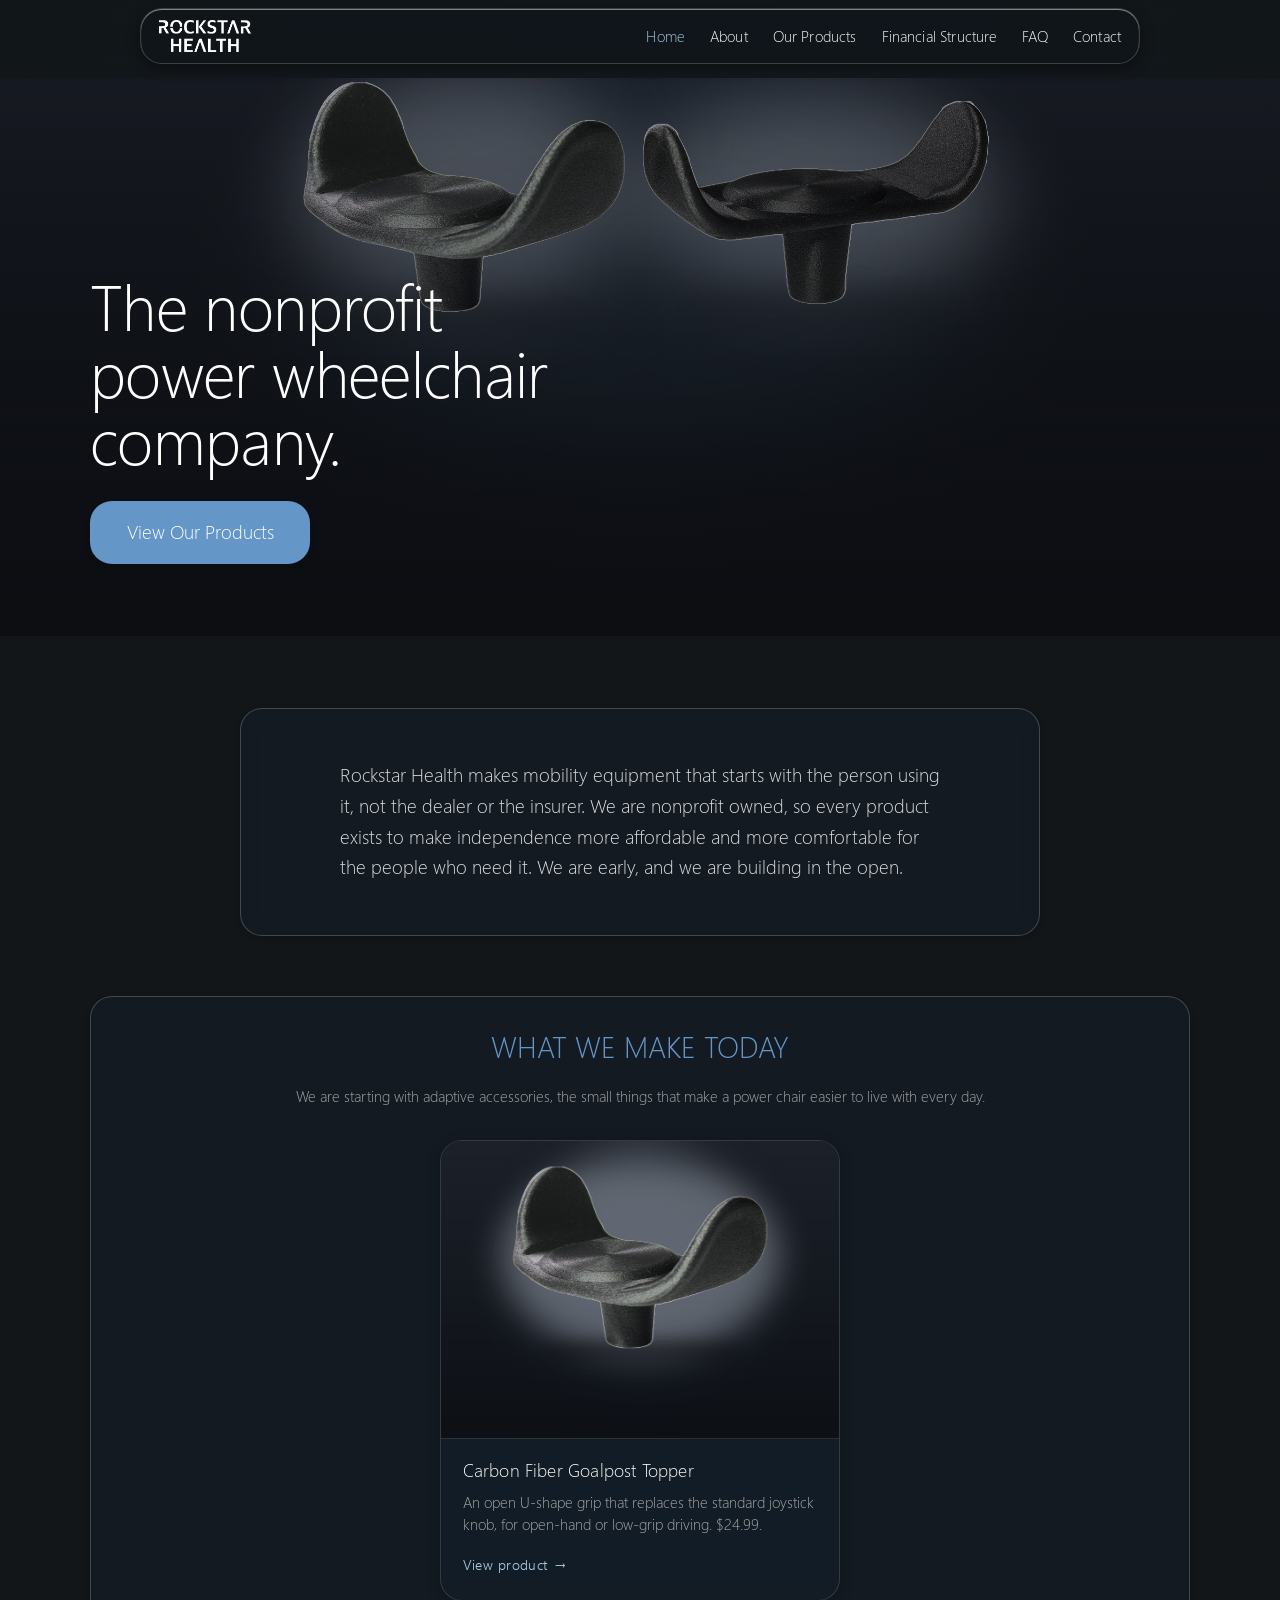
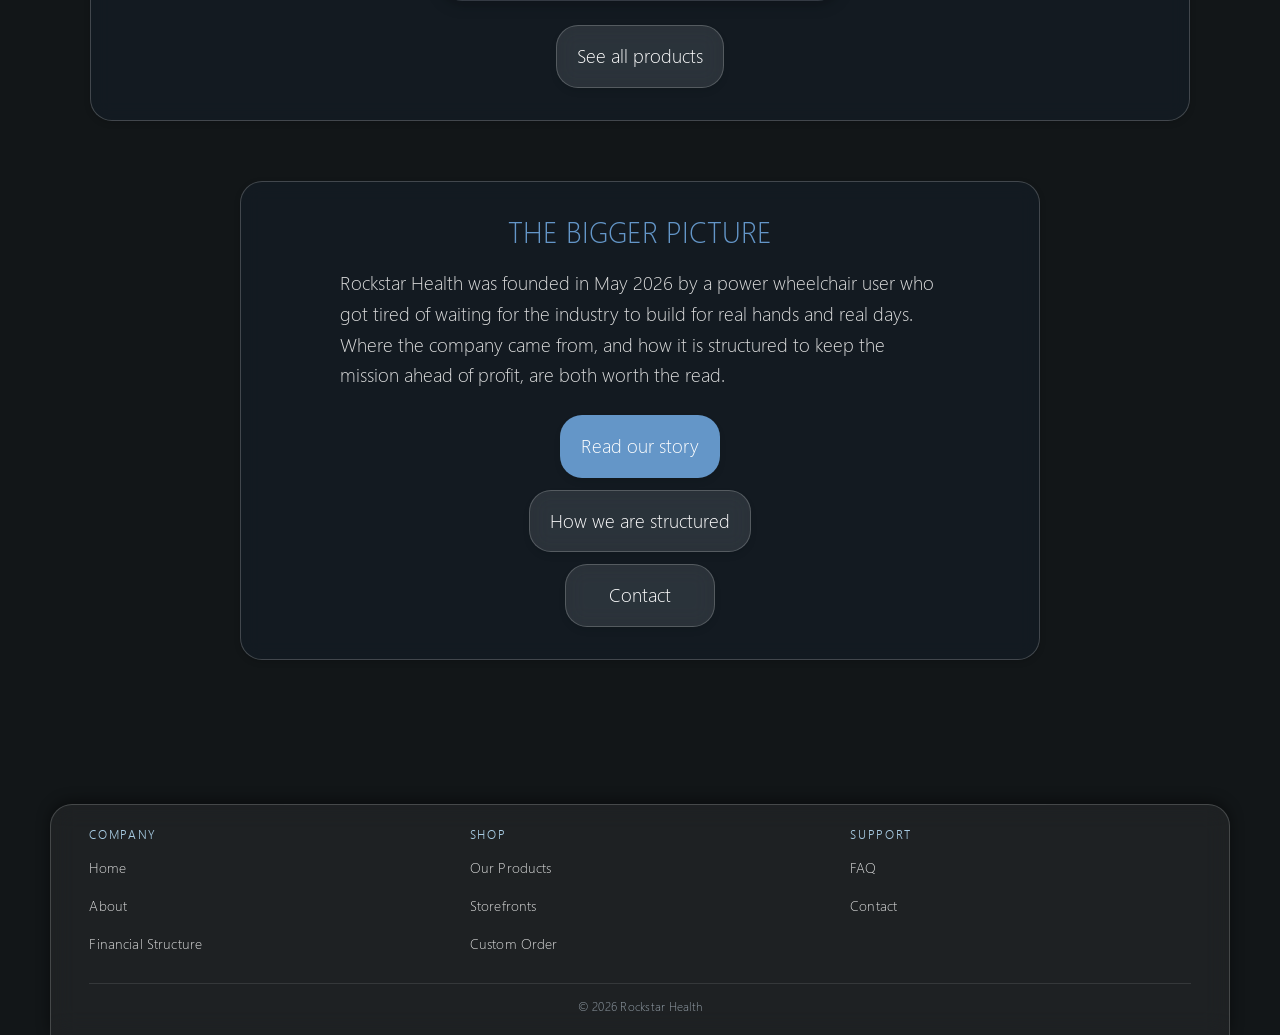
==== commit 57e75e1c: "1.4" ====
--- a/index.html
+++ b/index.html
@@ -13,7 +13,7 @@
 <link rel="stylesheet" href="assets/site.css">
 </head>
 <body>
-<header class="site-header"><div class="rh-header__pill"><input id="rh-nav-toggle" class="rh-nav__cb" type="checkbox" aria-hidden="true"><div class="rh-header__left"><label for="rh-nav-toggle" class="rh-burger" aria-label="Toggle menu"><span></span><span></span><span></span></label><nav class="rh-nav" aria-label="Primary"><a href="index.html" aria-current="page">Home</a><a href="about.html">About</a><a href="our-products.html">Our Products</a><a href="financial-structure.html">Financial Structure</a><a href="faq.html">FAQ</a><a href="contact.html">Contact</a></nav></div><a class="rh-header__brand" href="index.html"><img src="assets/rockstar-logo.png" alt="Rockstar Health"></a><div class="rh-header__spacer" aria-hidden="true"></div></div></header>
+<header class="site-header"><div class="rh-header__pill"><input id="rh-nav-toggle" class="rh-nav__cb" type="checkbox" aria-hidden="true"><a class="rh-header__brand" href="index.html"><img src="assets/rockstar-logo.png" alt="Rockstar Health"></a><nav class="rh-nav" aria-label="Primary"><a href="index.html" aria-current="page">Home</a><a href="about.html">About</a><a href="our-products.html">Our Products</a><a href="financial-structure.html">Financial Structure</a><a href="faq.html">FAQ</a><a href="contact.html">Contact</a></nav><label for="rh-nav-toggle" class="rh-burger" aria-label="Toggle menu"><span></span><span></span><span></span></label></div></header>
 <section class="rh-hero"><div class="rh-hero__inner page-width"><h1 class="rh-hero__title">The nonprofit power wheelchair company.</h1><a href="our-products.html" class="button button-primary">View Our Products</a></div></section>
 <main><div class="page-width page-body"><section class="rh-section"><div class="rh-prose"><p>Rockstar Health makes mobility equipment that starts with the person using it, not the dealer or the insurer. We are nonprofit owned, so every product exists to make independence more affordable and more comfortable for the people who need it. We are early, and we are building in the open.</p></div></section>
 
--- a/assets/rockstar-glass.css
+++ b/assets/rockstar-glass.css
@@ -3164,8 +3164,8 @@
   margin: 0 auto;
   display: grid;
   grid-template-columns: repeat(3, 1fr);
-  gap: 1.75rem 3rem;
-  padding: 2.25rem clamp(1.75rem, 6vw, 5.5rem) 1.85rem;
+  gap: 0.9rem 2.5rem;
+  padding: 1.4rem clamp(1.5rem, 3vw, 2.75rem) 1.15rem;
   background: rgb(255 255 255 / 0.05);
   backdrop-filter: blur(12px);
   -webkit-backdrop-filter: blur(12px);
@@ -3186,7 +3186,7 @@
   font-size: 0.75rem !important;
   text-transform: uppercase;
   letter-spacing: 0.14em;
-  margin: 0 0 0.85rem !important;
+  margin: 0 0 0.55rem !important;
 }
 .rh-footer-links__list {
   list-style: none !important;
@@ -3194,7 +3194,7 @@
   padding: 0 !important;
   display: flex;
   flex-direction: column;
-  gap: 0.6rem;
+  gap: 0.45rem;
 }
 .rh-footer-links__list li {
   margin: 0 !important;
@@ -3214,12 +3214,17 @@
 .rh-footer-links__list a:hover {
   color: rgb(var(--rh-accent-soft)) !important;
 }
+/* Copyright row (inline-styled div): tighten its spacing so the footer stays compact */
+.rh-footer-links > div:last-child {
+  margin-top: 0.7rem !important;
+  padding-top: 0.8rem !important;
+}
 @media (max-width: 600px) {
   .rh-footer-links {
     max-width: calc(100% - 1rem);
     grid-template-columns: 1fr 1fr;
-    gap: 1.5rem 1.5rem;
-    padding: 1.5rem 1.5rem 1.25rem;
+    gap: 1.1rem 1.25rem;
+    padding: 1.2rem 1.25rem 1rem;
   }
 }
 
--- a/assets/site.css
+++ b/assets/site.css
@@ -32,14 +32,15 @@
 h6{ font-size: .75rem; }
 
 /* ---------------- Header (floating glass pill) ----------------
-   Faithful static rebuild of the Horizon header-component pill: 56px tall,
-   centered logo, left nav, 22px radius, glass border + backdrop blur. */
+   ryleighnewman.github.io signature pattern: logo LEFT, nav links RIGHT
+   (space-between), pill capped at 1000px / calc(100% - 80px), 22px radius,
+   glass border + backdrop blur. Mobile: burger right, right-aligned menu. */
 .site-header{ position: sticky; top: 0; z-index: 1000;
   padding: 0 clamp(10px, 3vw, 22px); }
-.rh-header__pill{ position: relative; margin: 8px auto 0; width: 100%;
-  max-width: var(--page-width); min-height: 56px;
-  display: grid; grid-template-columns: 1fr auto 1fr; align-items: center; gap: 12px;
-  padding-inline: 16px;
+.rh-header__pill{ position: relative; margin: 8px auto 0;
+  width: calc(100% - 80px); max-width: 1000px; min-height: 56px;
+  display: flex; align-items: center; justify-content: space-between; gap: 16px;
+  padding-inline: 18px;
   border-radius: var(--lg-radius, 22px);
   border: 1px solid rgb(255 255 255 / 0.18);
   background-color: rgb(var(--rh-bg-deep) / 0.30);
@@ -51,33 +52,33 @@
     inset 0 0 0 .5px hsl(0 0% 100% / .08),
     var(--rh-shadow-header, 0 4px 14px rgb(0 0 0 / .35)); }
 
-.rh-header__left{ display: flex; align-items: center; min-width: 0; }
-.rh-nav{ display: flex; flex-wrap: wrap; align-items: center; gap: 6px 20px; }
-.rh-nav a{ color: rgb(var(--rh-text)); text-decoration: none; font-size: .98rem; font-weight: 300;
-  letter-spacing: .01em; opacity: .82; padding: 4px 2px; white-space: nowrap;
-  transition: color .2s ease, opacity .2s ease; }
-.rh-nav a:hover{ color: #fff; opacity: 1; }
-.rh-nav a[aria-current="page"]{ color: #fff; opacity: 1; }
+.rh-header__brand{ display: inline-flex; align-items: center; flex-shrink: 0; }
+.rh-header__brand img{ height: 32px; width: auto; display: block; }
 
-.rh-header__brand{ display: inline-flex; align-items: center; justify-self: center; }
-.rh-header__brand img{ height: 30px; width: auto; display: block; }
+.rh-nav{ display: flex; align-items: center; gap: 25px; margin-left: auto; }
+.rh-nav a{ color: #fff; text-decoration: none; font-size: .95rem; font-weight: 300;
+  letter-spacing: .01em; padding: 4px 0; white-space: nowrap;
+  transition: color .3s ease; }
+.rh-nav a:hover{ color: rgb(var(--rh-accent-soft)); }
+.rh-nav a[aria-current="page"]{ color: rgb(var(--rh-accent-soft)); }
 
 .rh-nav__cb, .rh-burger{ display: none; }
 
-@media (max-width: 760px){
-  .rh-burger{ display: inline-flex; flex-direction: column; justify-content: center; gap: 4px;
-    width: 34px; height: 34px; cursor: pointer; }
+@media (max-width: 860px){
+  .rh-header__pill{ width: calc(100% - 8px); }
+  .rh-burger{ display: inline-flex; flex-direction: column; justify-content: center;
+    align-items: flex-end; gap: 4px; width: 34px; height: 34px; cursor: pointer; flex-shrink: 0; }
   .rh-burger span{ display: block; height: 2px; width: 20px; background: rgb(var(--rh-text)); border-radius: 2px; }
-  .rh-nav{ display: none; position: absolute; top: calc(100% + 8px); left: 0; right: 0;
-    flex-direction: column; align-items: stretch; gap: 2px; padding: 10px;
+  .rh-nav{ display: none; position: absolute; top: calc(100% + 8px); right: 0;
+    left: auto; width: min(300px, 100%);
+    flex-direction: column; align-items: flex-end; gap: 2px; padding: 14px 18px;
     border-radius: var(--lg-radius-inner, 12px);
     border: 1px solid rgb(255 255 255 / 0.14);
     background: rgb(var(--rh-bg-deep) / .94);
     backdrop-filter: blur(16px); -webkit-backdrop-filter: blur(16px);
     box-shadow: var(--rh-shadow-card, 0 10px 30px rgb(0 0 0 / .45)); }
-  .rh-nav a{ padding: 10px 12px; font-size: 1rem; opacity: .9; border-radius: 8px; white-space: normal; }
-  .rh-nav a:hover{ background: rgb(255 255 255 / .06); }
-  .rh-nav__cb:checked ~ .rh-header__left .rh-nav{ display: flex; }
+  .rh-nav a{ padding: 10px 0; font-size: 1.1rem; text-align: right; width: 100%; }
+  .rh-nav__cb:checked ~ .rh-nav{ display: flex; }
 }
 
 /* ---------------- Home hero ---------------- */
@@ -97,6 +98,6 @@
 .page-body > .rh-page-hero:first-child{ margin-top: 0; }
 
 /* ---------------- Footer ---------------- */
-.site-footer{ flex-shrink: 0; margin-top: clamp(48px, 8vw, 96px);
+.site-footer{ flex-shrink: 0; margin-top: clamp(32px, 4vw, 56px);
   padding: 0 clamp(12px, 4vw, 28px) 20px; }
 .site-footer .page-width{ padding-inline: 0; }
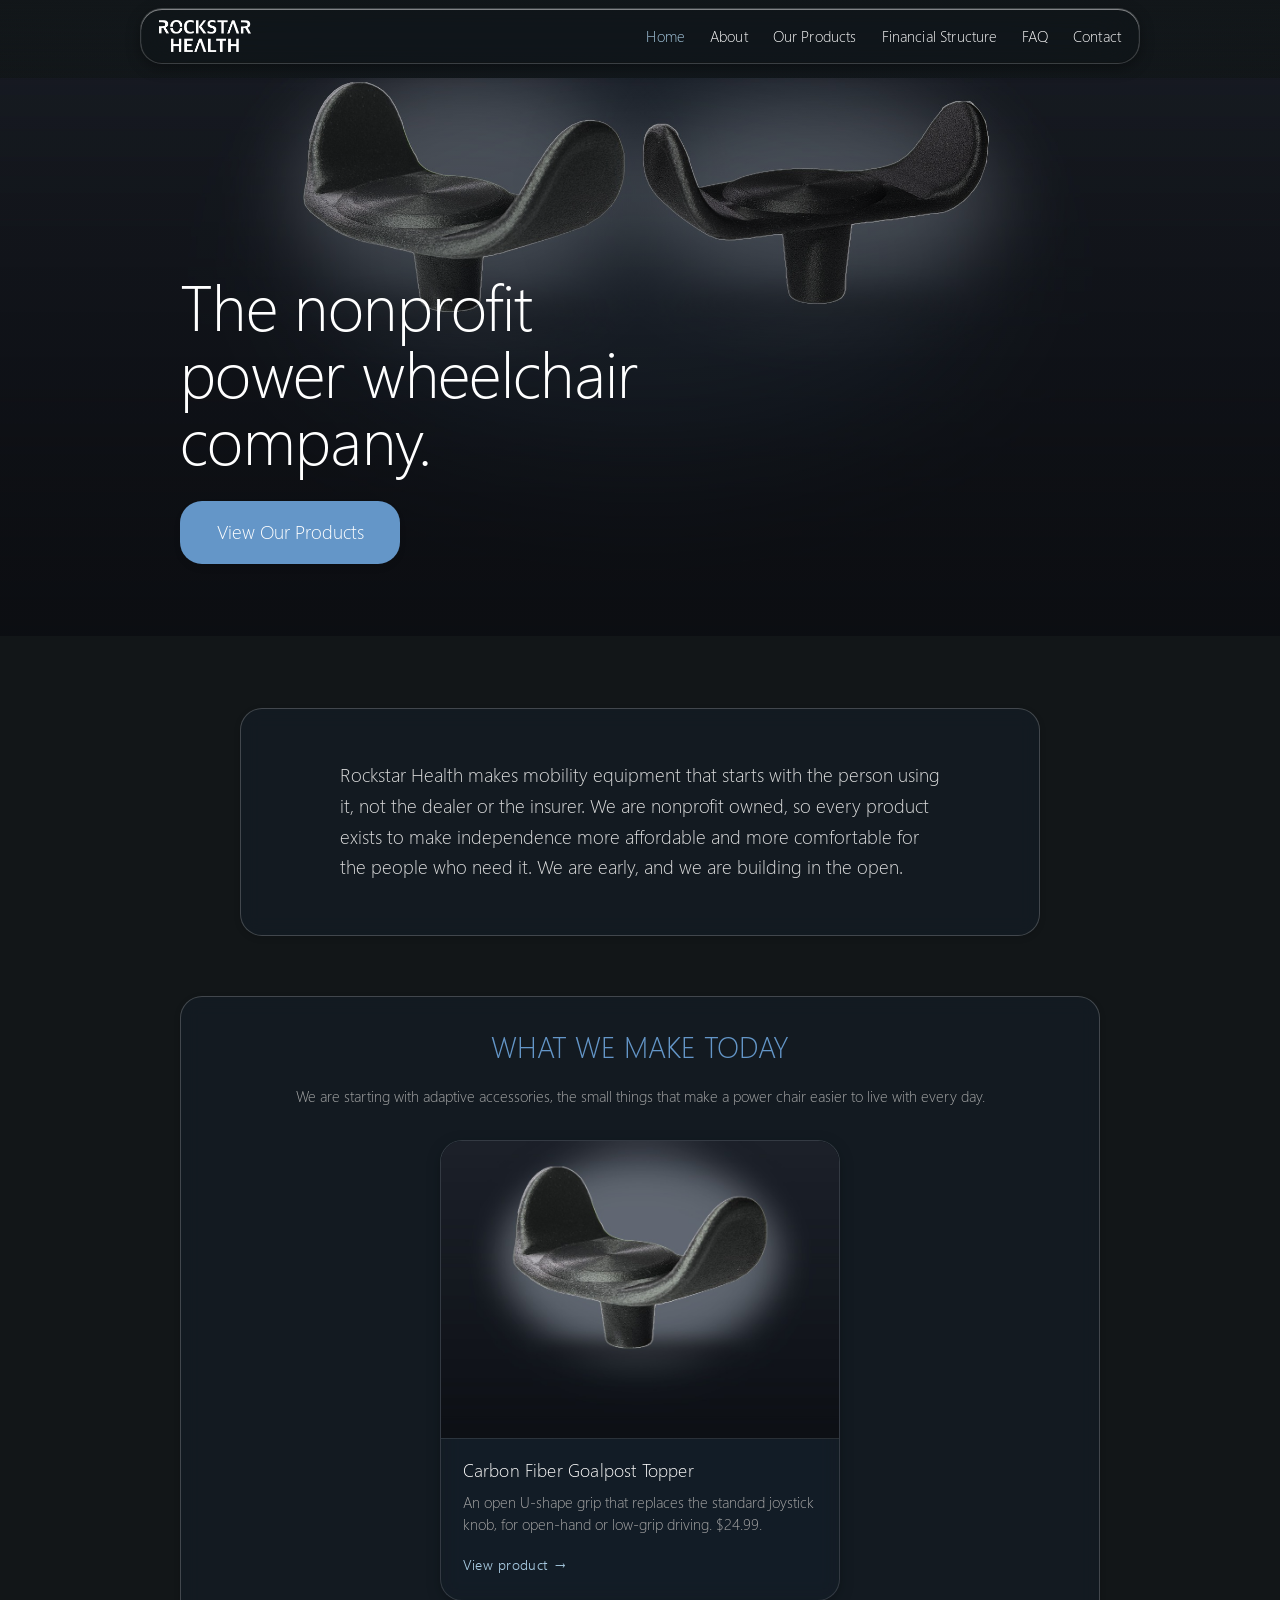
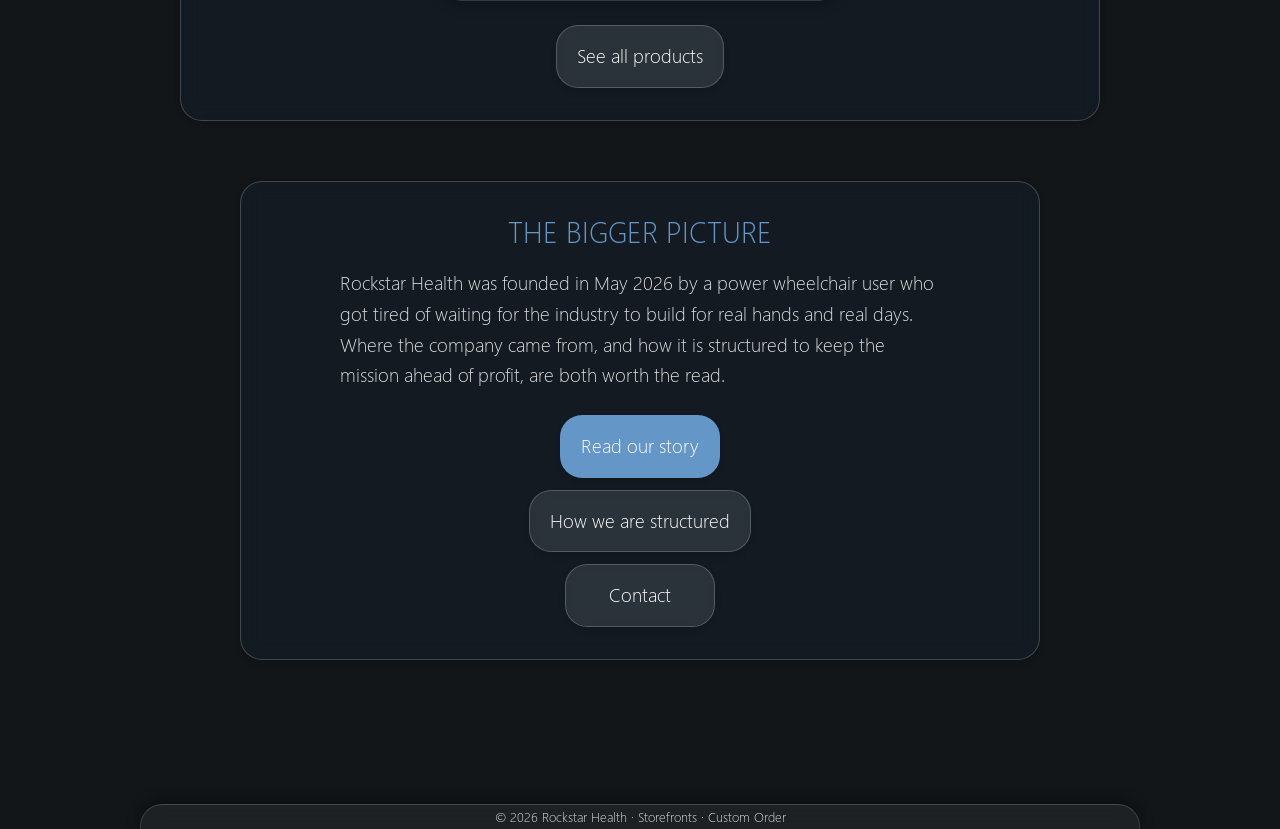
==== commit dd9dea10: "1.5" ====
--- a/index.html
+++ b/index.html
@@ -20,6 +20,6 @@
 <section class="rh-section rh-section--wide" aria-labelledby="home-make"><h2 class="rh-section__title" id="home-make">What we make today</h2><p class="rh-marketplaces__sub">We are starting with adaptive accessories, the small things that make a power chair easier to live with every day.</p><div class="rh-products" style="max-width:400px;margin-inline:auto"><a class="rh-product-card" href="joystick-topper.html"><div class="rh-product-card__media"><img src="assets/card-toppers.jpg" alt="Carbon fiber goalpost joystick topper"></div><div class="rh-product-card__body"><h3 class="rh-product-card__title">Carbon Fiber Goalpost Topper</h3><p class="rh-product-card__desc">An open U-shape grip that replaces the standard joystick knob, for open-hand or low-grip driving. $24.99.</p><span class="rh-product-card__cta">View product</span></div></a></div><div class="rh-cta-group rh-cta-group--row"><a href="our-products.html" class="button button-secondary">See all products</a></div></section>
 
 <section class="rh-section" aria-labelledby="home-more"><h2 class="rh-section__title" id="home-more">The bigger picture</h2><div class="rh-prose"><p>Rockstar Health was founded in May 2026 by a power wheelchair user who got tired of waiting for the industry to build for real hands and real days. Where the company came from, and how it is structured to keep the mission ahead of profit, are both worth the read.</p></div><div class="rh-cta-group rh-cta-group--row"><a href="about.html" class="button button-primary">Read our story</a><a href="financial-structure.html" class="button button-secondary">How we are structured</a><a href="contact.html" class="button button-secondary">Contact</a></div></section></div></main>
-<footer class="site-footer"><div class="page-width"><nav class="rh-footer-links" aria-label="Site links"><div class="rh-footer-links__col"><h3 class="rh-footer-links__title">Company</h3><ul class="rh-footer-links__list"><li><a href="index.html">Home</a></li><li><a href="about.html">About</a></li><li><a href="financial-structure.html">Financial Structure</a></li></ul></div><div class="rh-footer-links__col"><h3 class="rh-footer-links__title">Shop</h3><ul class="rh-footer-links__list"><li><a href="our-products.html">Our Products</a></li><li><a href="storefronts.html">Storefronts</a></li><li><a href="custom-order.html">Custom Order</a></li></ul></div><div class="rh-footer-links__col"><h3 class="rh-footer-links__title">Support</h3><ul class="rh-footer-links__list"><li><a href="faq.html">FAQ</a></li><li><a href="contact.html">Contact</a></li></ul></div><div style="grid-column:1/-1;border-top:1px solid rgba(255,255,255,.10);margin-top:1.25rem;padding-top:1.15rem;text-align:center;font-size:.78rem;letter-spacing:.02em;color:rgb(150,160,170)">© 2026 Rockstar Health</div></nav></div></footer>
+<footer class="site-footer"><div class="rh-footer"><p>© 2026 Rockstar Health · <a href="storefronts.html">Storefronts</a> · <a href="custom-order.html">Custom Order</a></p></div></footer>
 </body>
 </html>
--- a/assets/rockstar-glass.css
+++ b/assets/rockstar-glass.css
@@ -2263,7 +2263,7 @@
    ============================================================================ */
 /* Wider section so the product grid has room to breathe (default is 800px) */
 .rh-section--wide {
-  max-width: 1140px !important;
+  max-width: 1000px !important;   /* never wider than the header pill */
 }
 
 .rh-products {
@@ -2682,8 +2682,8 @@
   font-weight: 300;
   line-height: 1.5;
   color: rgb(var(--rh-text)) !important;
-  background: rgb(255 255 255 / 0.06) !important;
-  border: 1px solid rgb(255 255 255 / 0.16) !important;
+  background-color: rgb(var(--rh-bg-deep) / 0.5) !important; /* match global input standard */
+  border: 1px solid rgb(255 255 255 / 0.18) !important;
   border-radius: var(--lg-radius-inner) !important;
   outline: none;
   transition: border-color 0.2s, box-shadow 0.2s;
@@ -3214,11 +3214,6 @@
 .rh-footer-links__list a:hover {
   color: rgb(var(--rh-accent-soft)) !important;
 }
-/* Copyright row (inline-styled div): tighten its spacing so the footer stays compact */
-.rh-footer-links > div:last-child {
-  margin-top: 0.7rem !important;
-  padding-top: 0.8rem !important;
-}
 @media (max-width: 600px) {
   .rh-footer-links {
     max-width: calc(100% - 1rem);
--- a/assets/site.css
+++ b/assets/site.css
@@ -8,7 +8,7 @@
   --md-radius: 14px;
   --padding-md: 20px;
   --padding-xl: 46px;
-  --page-width: 1180px;
+  --page-width: 1000px;   /* matches the header pill: one consistent lineup */
 }
 
 *{ box-sizing: border-box; }
@@ -97,7 +97,23 @@
 .page-body > .rh-section:first-child,
 .page-body > .rh-page-hero:first-child{ margin-top: 0; }
 
-/* ---------------- Footer ---------------- */
+/* ---------------- Footer ----------------
+   ryleighnewman.github.io standard: slim one-line glass strip, top-only
+   radius, flush to the bottom of the page. */
 .site-footer{ flex-shrink: 0; margin-top: clamp(32px, 4vw, 56px);
-  padding: 0 clamp(12px, 4vw, 28px) 20px; }
-.site-footer .page-width{ padding-inline: 0; }
+  padding: 0 clamp(12px, 4vw, 28px); display: flex; justify-content: center; }
+.rh-footer{ width: 100%; max-width: var(--page-width); margin: 0 auto;
+  min-height: 24px; padding: 4px 14px;
+  display: flex; align-items: center; justify-content: center;
+  background: rgb(255 255 255 / 0.05);
+  backdrop-filter: blur(12px); -webkit-backdrop-filter: blur(12px);
+  border-top: 1px solid rgb(255 255 255 / 0.18);
+  border-left: 1px solid rgb(255 255 255 / 0.12);
+  border-right: 1px solid rgb(255 255 255 / 0.12);
+  border-bottom: none;
+  border-radius: var(--lg-radius) var(--lg-radius) 0 0;
+  box-shadow: 0 -3px 14px rgb(0 0 0 / 0.45);
+  color: #dddddd; font-size: 0.8rem; line-height: 1.2; text-align: center; }
+.rh-footer p{ margin: 0; font-size: 0.8rem; color: #dddddd; }
+.rh-footer a{ color: #dddddd; text-decoration: none; transition: color .3s ease; }
+.rh-footer a:hover{ color: rgb(var(--rh-accent-soft)); }
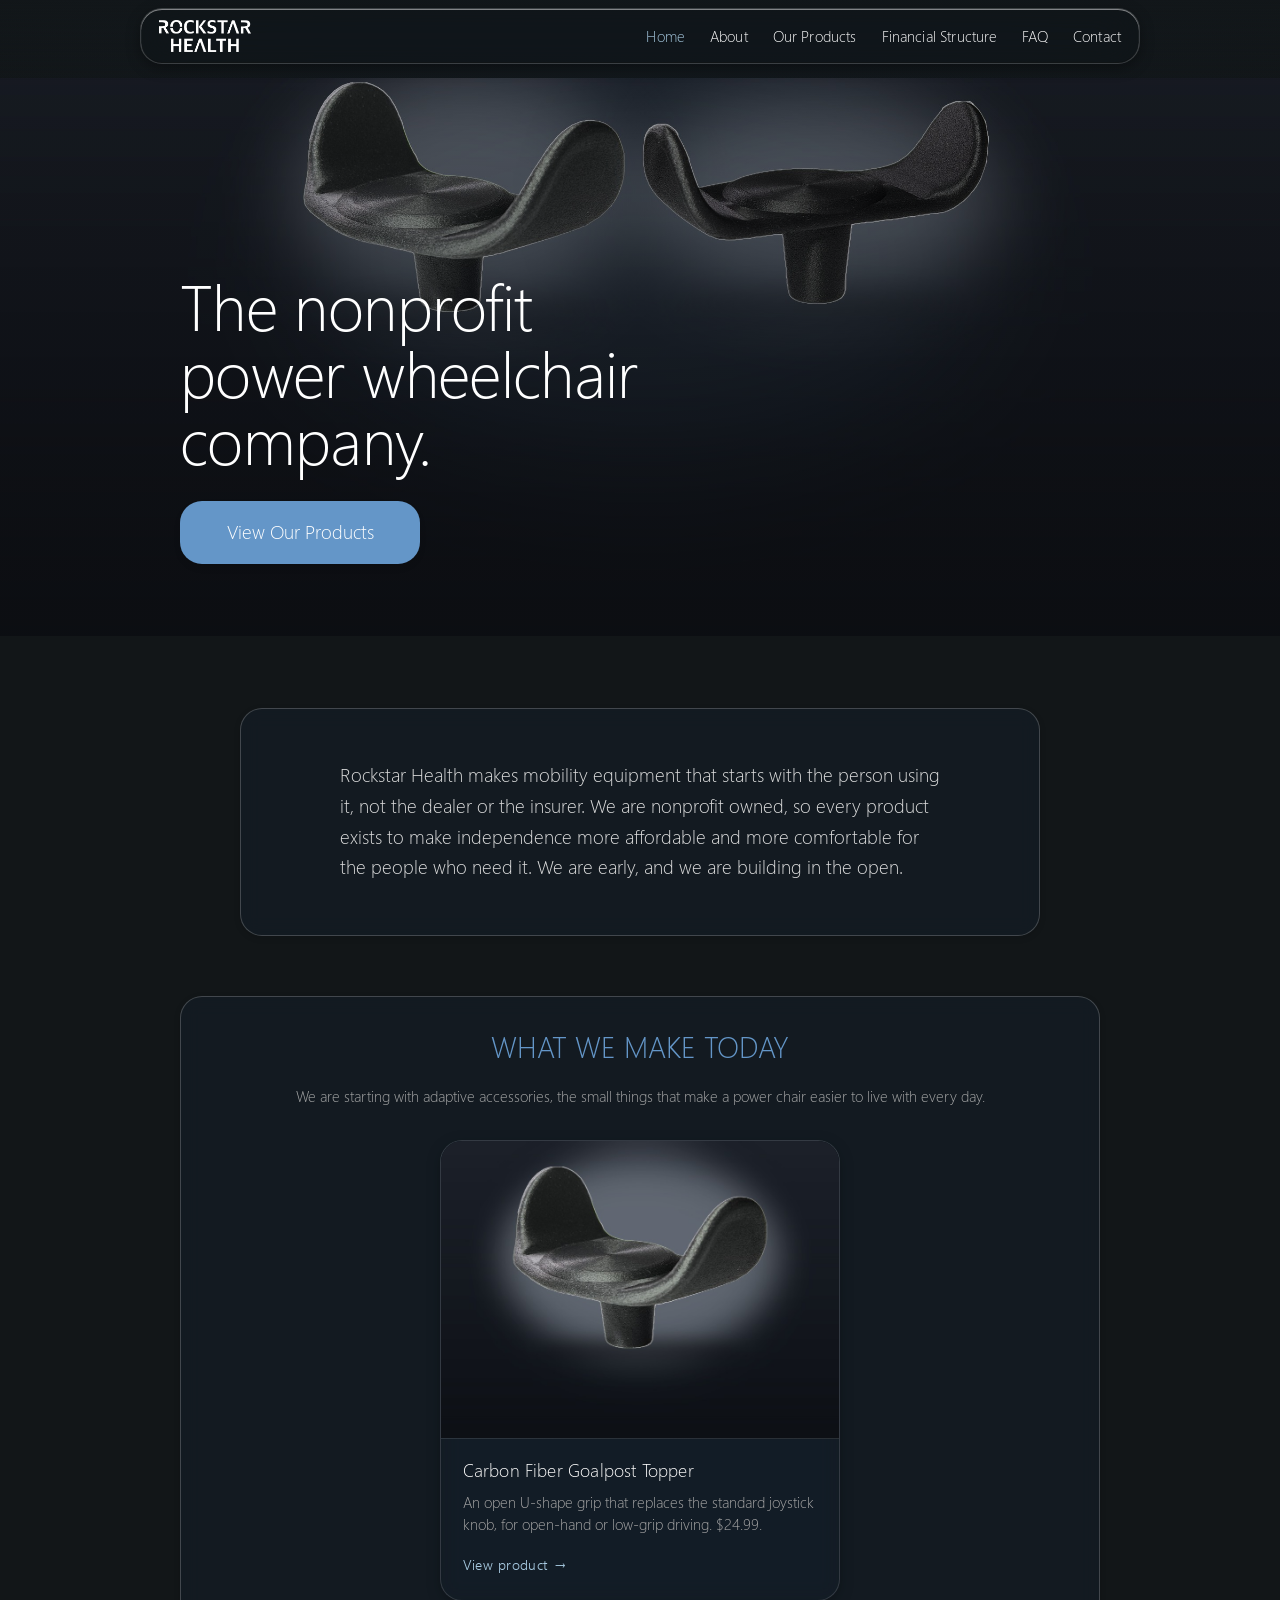
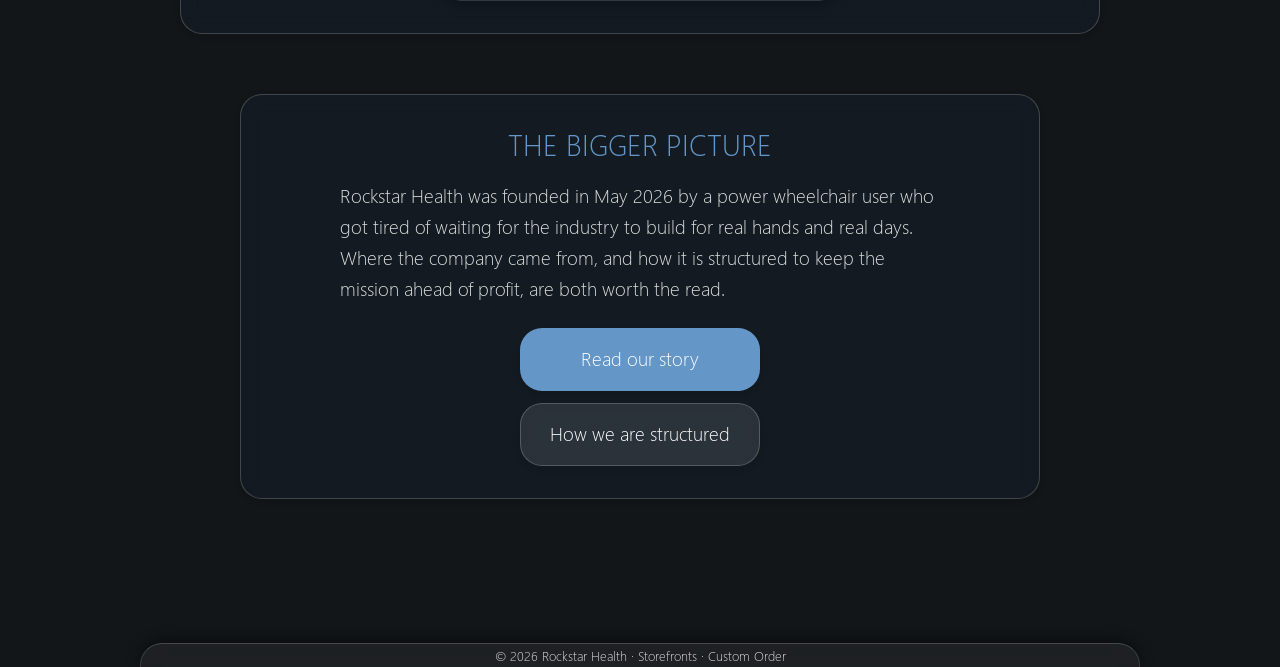
==== commit e2dfbd48: "1.7" ====
--- a/index.html
+++ b/index.html
@@ -17,9 +17,9 @@
 <section class="rh-hero"><div class="rh-hero__inner page-width"><h1 class="rh-hero__title">The nonprofit power wheelchair company.</h1><a href="our-products.html" class="button button-primary">View Our Products</a></div></section>
 <main><div class="page-width page-body"><section class="rh-section"><div class="rh-prose"><p>Rockstar Health makes mobility equipment that starts with the person using it, not the dealer or the insurer. We are nonprofit owned, so every product exists to make independence more affordable and more comfortable for the people who need it. We are early, and we are building in the open.</p></div></section>
 
-<section class="rh-section rh-section--wide" aria-labelledby="home-make"><h2 class="rh-section__title" id="home-make">What we make today</h2><p class="rh-marketplaces__sub">We are starting with adaptive accessories, the small things that make a power chair easier to live with every day.</p><div class="rh-products" style="max-width:400px;margin-inline:auto"><a class="rh-product-card" href="joystick-topper.html"><div class="rh-product-card__media"><img src="assets/card-toppers.jpg" alt="Carbon fiber goalpost joystick topper"></div><div class="rh-product-card__body"><h3 class="rh-product-card__title">Carbon Fiber Goalpost Topper</h3><p class="rh-product-card__desc">An open U-shape grip that replaces the standard joystick knob, for open-hand or low-grip driving. $24.99.</p><span class="rh-product-card__cta">View product</span></div></a></div><div class="rh-cta-group rh-cta-group--row"><a href="our-products.html" class="button button-secondary">See all products</a></div></section>
+<section class="rh-section rh-section--wide" aria-labelledby="home-make"><h2 class="rh-section__title" id="home-make">What we make today</h2><p class="rh-marketplaces__sub">We are starting with adaptive accessories, the small things that make a power chair easier to live with every day.</p><div class="rh-products" style="max-width:400px;margin-inline:auto"><a class="rh-product-card" href="joystick-topper.html"><div class="rh-product-card__media"><img src="assets/card-toppers.jpg" alt="Carbon fiber goalpost joystick topper"></div><div class="rh-product-card__body"><h3 class="rh-product-card__title">Carbon Fiber Goalpost Topper</h3><p class="rh-product-card__desc">An open U-shape grip that replaces the standard joystick knob, for open-hand or low-grip driving. $24.99.</p><span class="rh-product-card__cta">View product</span></div></a></div></section>
 
-<section class="rh-section" aria-labelledby="home-more"><h2 class="rh-section__title" id="home-more">The bigger picture</h2><div class="rh-prose"><p>Rockstar Health was founded in May 2026 by a power wheelchair user who got tired of waiting for the industry to build for real hands and real days. Where the company came from, and how it is structured to keep the mission ahead of profit, are both worth the read.</p></div><div class="rh-cta-group rh-cta-group--row"><a href="about.html" class="button button-primary">Read our story</a><a href="financial-structure.html" class="button button-secondary">How we are structured</a><a href="contact.html" class="button button-secondary">Contact</a></div></section></div></main>
+<section class="rh-section" aria-labelledby="home-more"><h2 class="rh-section__title" id="home-more">The bigger picture</h2><div class="rh-prose"><p>Rockstar Health was founded in May 2026 by a power wheelchair user who got tired of waiting for the industry to build for real hands and real days. Where the company came from, and how it is structured to keep the mission ahead of profit, are both worth the read.</p></div><div class="rh-cta-group rh-cta-group--row"><a href="about.html" class="button button-primary">Read our story</a><a href="financial-structure.html" class="button button-secondary">How we are structured</a></div></section></div></main>
 <footer class="site-footer"><div class="rh-footer"><p>© 2026 Rockstar Health · <a href="storefronts.html">Storefronts</a> · <a href="custom-order.html">Custom Order</a></p></div></footer>
 </body>
 </html>
--- a/assets/rockstar-glass.css
+++ b/assets/rockstar-glass.css
@@ -1574,7 +1574,7 @@
   text-decoration: none !important;
   text-align: center;
   width: 100% !important;
-  max-width: 220px !important;
+  max-width: 240px !important;
   box-shadow: 0 4px 6px rgb(0 0 0 / 0.1) !important;
   transition: background-color 0.3s ease, transform 0.3s ease, border-color 0.3s ease, color 0.3s ease !important;
 }
@@ -3364,10 +3364,10 @@
    being trapped in a 260px column with 220px fixed-width buttons (which forced
    "How we are structured" onto two lines and left big empty side margins). */
 .rh-cta-group { max-width: none !important; gap: 12px !important; }
+/* Uniform button size everywhere: one fixed width, sized to the longest label */
 .rh-cta-group .button {
-  max-width: none !important;
-  min-width: 150px !important;
-  width: auto !important;
+  width: 240px !important;
+  max-width: 100% !important;
 }
 
 /* Footer sitemap layout now lives in ONE place (the .rh-footer-links base rule
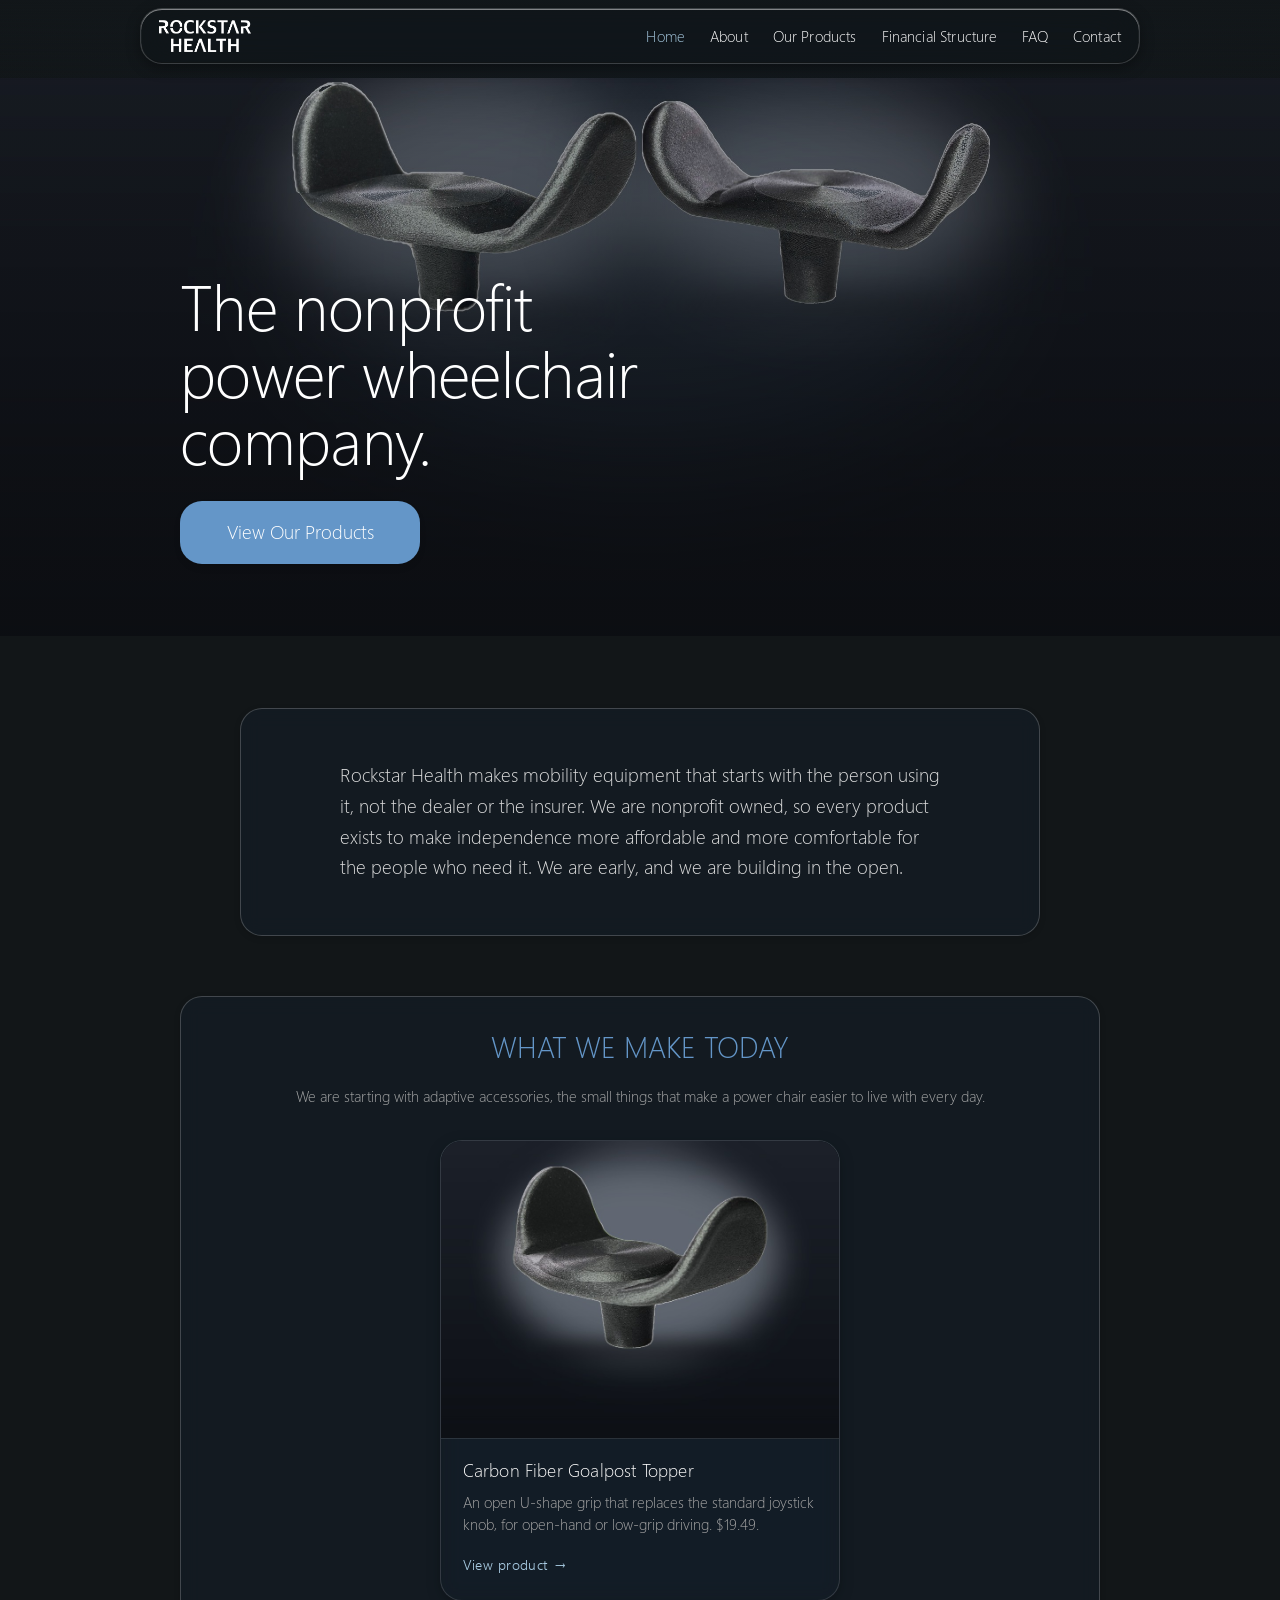
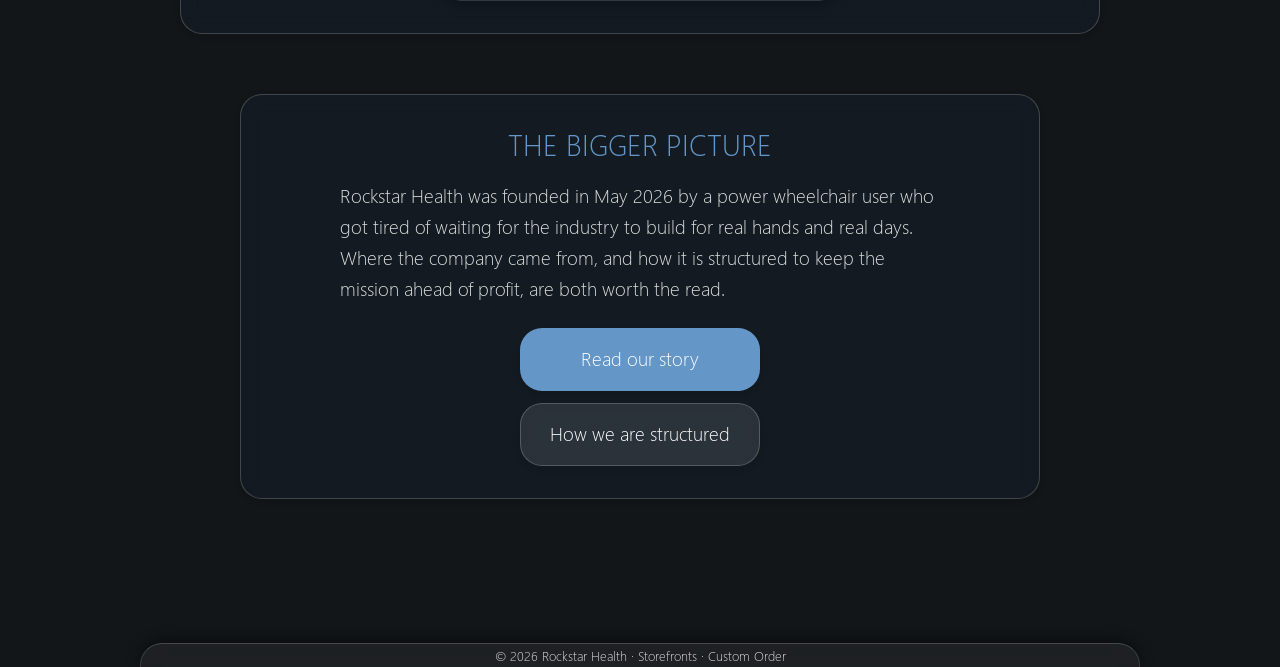
==== commit 51a2ec90: "1.9" ====
--- a/index.html
+++ b/index.html
@@ -8,7 +8,7 @@
 <meta property="og:title" content="Rockstar Health">
 <meta property="og:description" content="A nonprofit-owned power wheelchair company building affordable, accessible mobility products.">
 <meta property="og:type" content="website">
-<link rel="icon" href="assets/rockstar-logo.png">
+<link rel="icon" href="assets/favicon.png">
 <link rel="stylesheet" href="assets/rockstar-glass.css">
 <link rel="stylesheet" href="assets/site.css">
 </head>
@@ -17,7 +17,7 @@
 <section class="rh-hero"><div class="rh-hero__inner page-width"><h1 class="rh-hero__title">The nonprofit power wheelchair company.</h1><a href="our-products.html" class="button button-primary">View Our Products</a></div></section>
 <main><div class="page-width page-body"><section class="rh-section"><div class="rh-prose"><p>Rockstar Health makes mobility equipment that starts with the person using it, not the dealer or the insurer. We are nonprofit owned, so every product exists to make independence more affordable and more comfortable for the people who need it. We are early, and we are building in the open.</p></div></section>
 
-<section class="rh-section rh-section--wide" aria-labelledby="home-make"><h2 class="rh-section__title" id="home-make">What we make today</h2><p class="rh-marketplaces__sub">We are starting with adaptive accessories, the small things that make a power chair easier to live with every day.</p><div class="rh-products" style="max-width:400px;margin-inline:auto"><a class="rh-product-card" href="joystick-topper.html"><div class="rh-product-card__media"><img src="assets/card-toppers.jpg" alt="Carbon fiber goalpost joystick topper"></div><div class="rh-product-card__body"><h3 class="rh-product-card__title">Carbon Fiber Goalpost Topper</h3><p class="rh-product-card__desc">An open U-shape grip that replaces the standard joystick knob, for open-hand or low-grip driving. $24.99.</p><span class="rh-product-card__cta">View product</span></div></a></div></section>
+<section class="rh-section rh-section--wide" aria-labelledby="home-make"><h2 class="rh-section__title" id="home-make">What we make today</h2><p class="rh-marketplaces__sub">We are starting with adaptive accessories, the small things that make a power chair easier to live with every day.</p><div class="rh-products" style="max-width:400px;margin-inline:auto"><a class="rh-product-card" href="joystick-topper.html"><div class="rh-product-card__media"><img src="assets/card-toppers.jpg" alt="Carbon fiber goalpost joystick topper"></div><div class="rh-product-card__body"><h3 class="rh-product-card__title">Carbon Fiber Goalpost Topper</h3><p class="rh-product-card__desc">An open U-shape grip that replaces the standard joystick knob, for open-hand or low-grip driving. $19.49.</p><span class="rh-product-card__cta">View product</span></div></a></div></section>
 
 <section class="rh-section" aria-labelledby="home-more"><h2 class="rh-section__title" id="home-more">The bigger picture</h2><div class="rh-prose"><p>Rockstar Health was founded in May 2026 by a power wheelchair user who got tired of waiting for the industry to build for real hands and real days. Where the company came from, and how it is structured to keep the mission ahead of profit, are both worth the read.</p></div><div class="rh-cta-group rh-cta-group--row"><a href="about.html" class="button button-primary">Read our story</a><a href="financial-structure.html" class="button button-secondary">How we are structured</a></div></section></div></main>
 <footer class="site-footer"><div class="rh-footer"><p>© 2026 Rockstar Health · <a href="storefronts.html">Storefronts</a> · <a href="custom-order.html">Custom Order</a></p></div></footer>
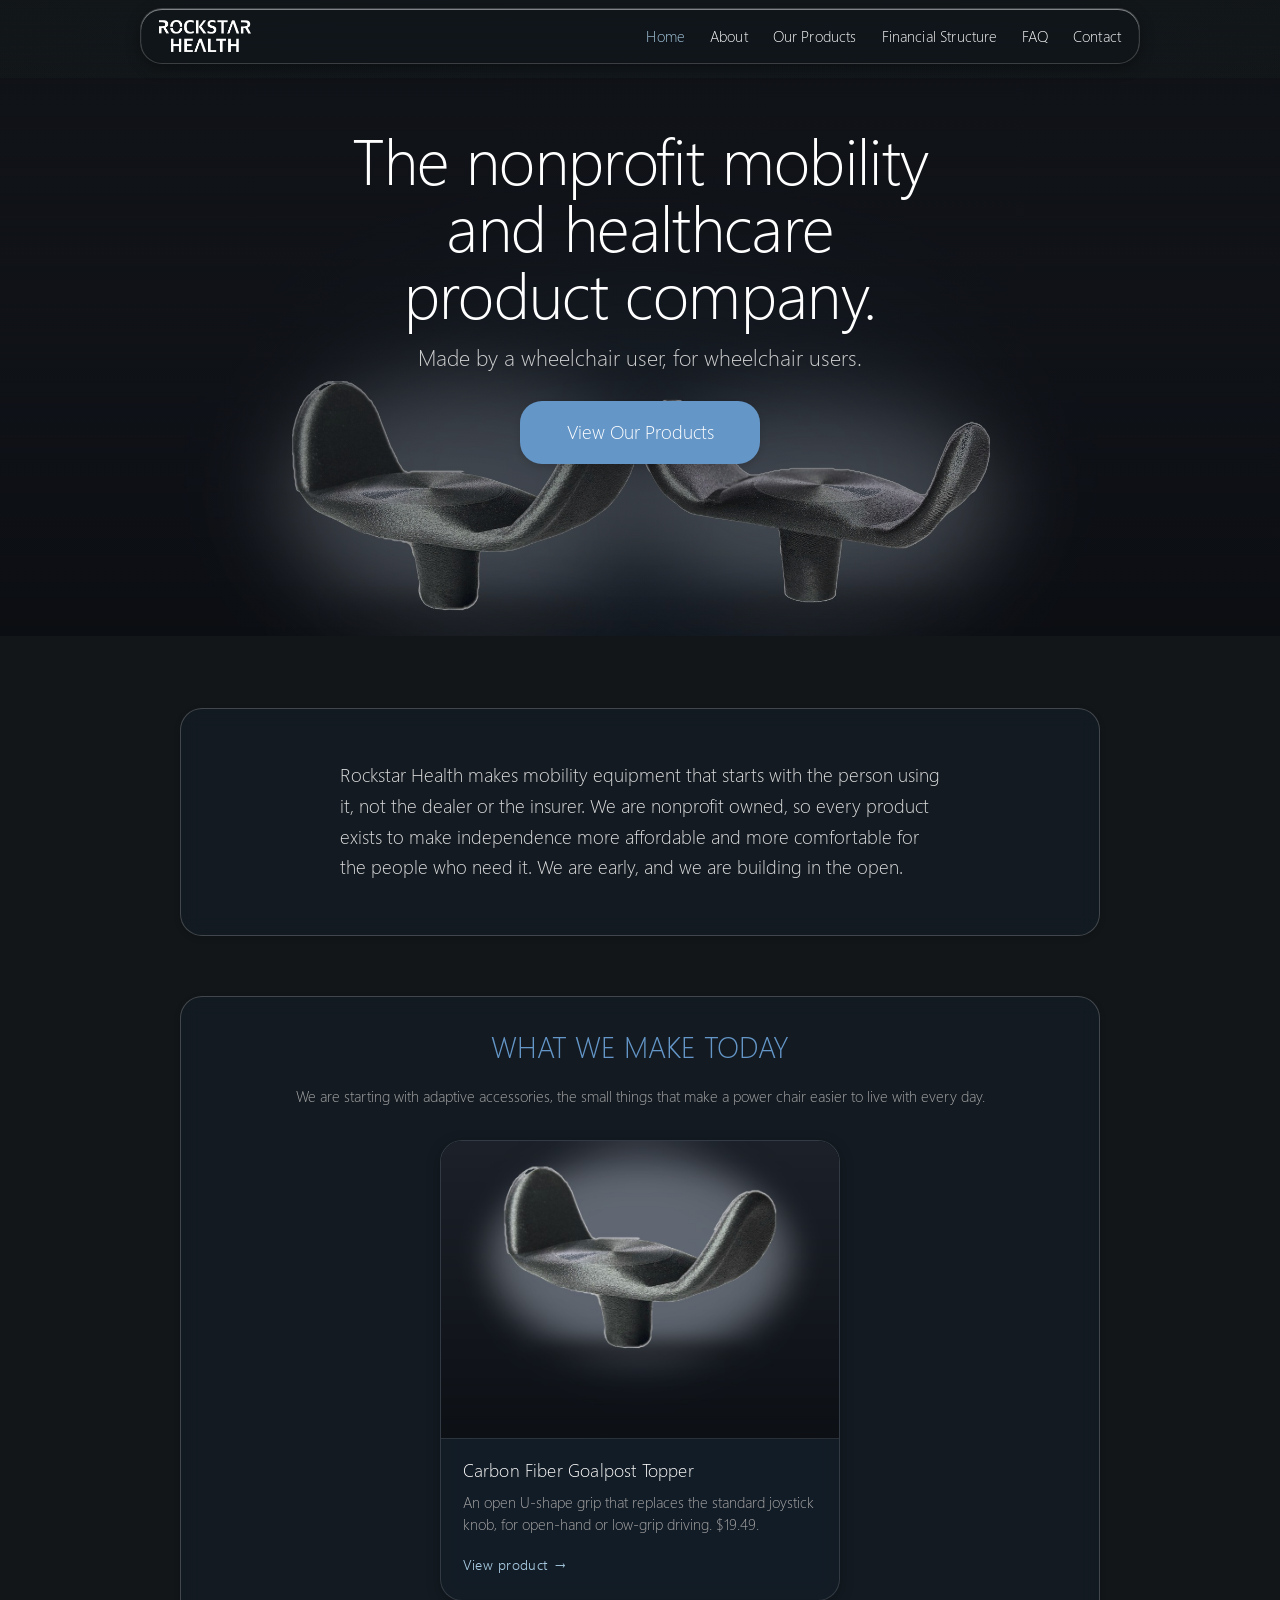
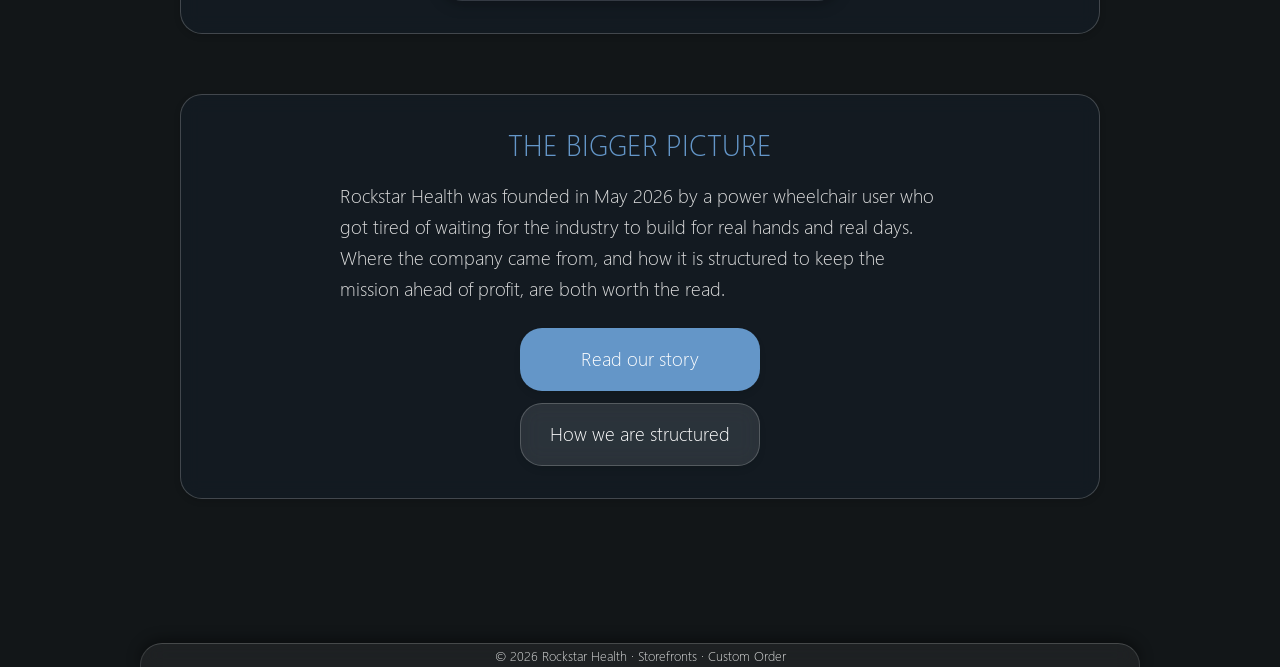
==== commit a4a468c4: "1.10" ====
--- a/index.html
+++ b/index.html
@@ -14,7 +14,7 @@
 </head>
 <body>
 <header class="site-header"><div class="rh-header__pill"><input id="rh-nav-toggle" class="rh-nav__cb" type="checkbox" aria-hidden="true"><a class="rh-header__brand" href="index.html"><img src="assets/rockstar-logo.png" alt="Rockstar Health"></a><nav class="rh-nav" aria-label="Primary"><a href="index.html" aria-current="page">Home</a><a href="about.html">About</a><a href="our-products.html">Our Products</a><a href="financial-structure.html">Financial Structure</a><a href="faq.html">FAQ</a><a href="contact.html">Contact</a></nav><label for="rh-nav-toggle" class="rh-burger" aria-label="Toggle menu"><span></span><span></span><span></span></label></div></header>
-<section class="rh-hero"><div class="rh-hero__inner page-width"><h1 class="rh-hero__title">The nonprofit power wheelchair company.</h1><a href="our-products.html" class="button button-primary">View Our Products</a></div></section>
+<section class="rh-hero"><div class="rh-hero__inner page-width"><h1 class="rh-hero__title">The nonprofit mobility and healthcare product company.</h1><p class="rh-hero__sub">Made by a wheelchair user, for wheelchair users.</p><a href="our-products.html" class="button button-primary">View Our Products</a></div></section>
 <main><div class="page-width page-body"><section class="rh-section"><div class="rh-prose"><p>Rockstar Health makes mobility equipment that starts with the person using it, not the dealer or the insurer. We are nonprofit owned, so every product exists to make independence more affordable and more comfortable for the people who need it. We are early, and we are building in the open.</p></div></section>
 
 <section class="rh-section rh-section--wide" aria-labelledby="home-make"><h2 class="rh-section__title" id="home-make">What we make today</h2><p class="rh-marketplaces__sub">We are starting with adaptive accessories, the small things that make a power chair easier to live with every day.</p><div class="rh-products" style="max-width:400px;margin-inline:auto"><a class="rh-product-card" href="joystick-topper.html"><div class="rh-product-card__media"><img src="assets/card-toppers.jpg" alt="Carbon fiber goalpost joystick topper"></div><div class="rh-product-card__body"><h3 class="rh-product-card__title">Carbon Fiber Goalpost Topper</h3><p class="rh-product-card__desc">An open U-shape grip that replaces the standard joystick knob, for open-hand or low-grip driving. $19.49.</p><span class="rh-product-card__cta">View product</span></div></a></div></section>
--- a/assets/site.css
+++ b/assets/site.css
@@ -117,3 +117,23 @@
 .rh-footer p{ margin: 0; font-size: 0.8rem; color: #dddddd; }
 .rh-footer a{ color: #dddddd; text-decoration: none; transition: color .3s ease; }
 .rh-footer a:hover{ color: rgb(var(--rh-accent-soft)); }
+
+/* ---------------- 1.10 polish ----------------
+   Hero content centered at the TOP (banner toppers now sit in the lower band);
+   overlay flipped to darken the top for the headline instead of the bottom. */
+.rh-hero{ align-items: flex-start; }
+.rh-hero::after{ background: linear-gradient(to bottom, rgb(12 14 18 / .68) 0%, rgb(12 14 18 / .18) 100%); }
+.rh-hero__inner{ display: flex; flex-direction: column; align-items: center; text-align: center; width: 100%; }
+.rh-hero__title{ max-width: 22ch; margin: 0 auto 12px; }
+.rh-hero__sub{ color: #fff; opacity: .92; font-weight: 300;
+  font-size: clamp(1.05rem, 2.6vw, 1.4rem); margin: 0 0 26px; }
+
+/* every section box shares ONE width (matches .rh-section--wide / the header pill) */
+.rh-section{ max-width: 1000px; }
+
+/* PDP purchase area: centered lede + centered uniform buttons with marketplace marks */
+.rh-pdp__buy-lede{ margin: 14px 0 2px; text-align: center; font-weight: 300; }
+.rh-pdp__buy{ align-items: center; }
+.rh-pdp__buy .button{ width: 240px; display: inline-flex; align-items: center;
+  justify-content: center; gap: 10px; }
+.rh-pdp__buy .button svg{ width: 20px; height: 20px; flex: none; }
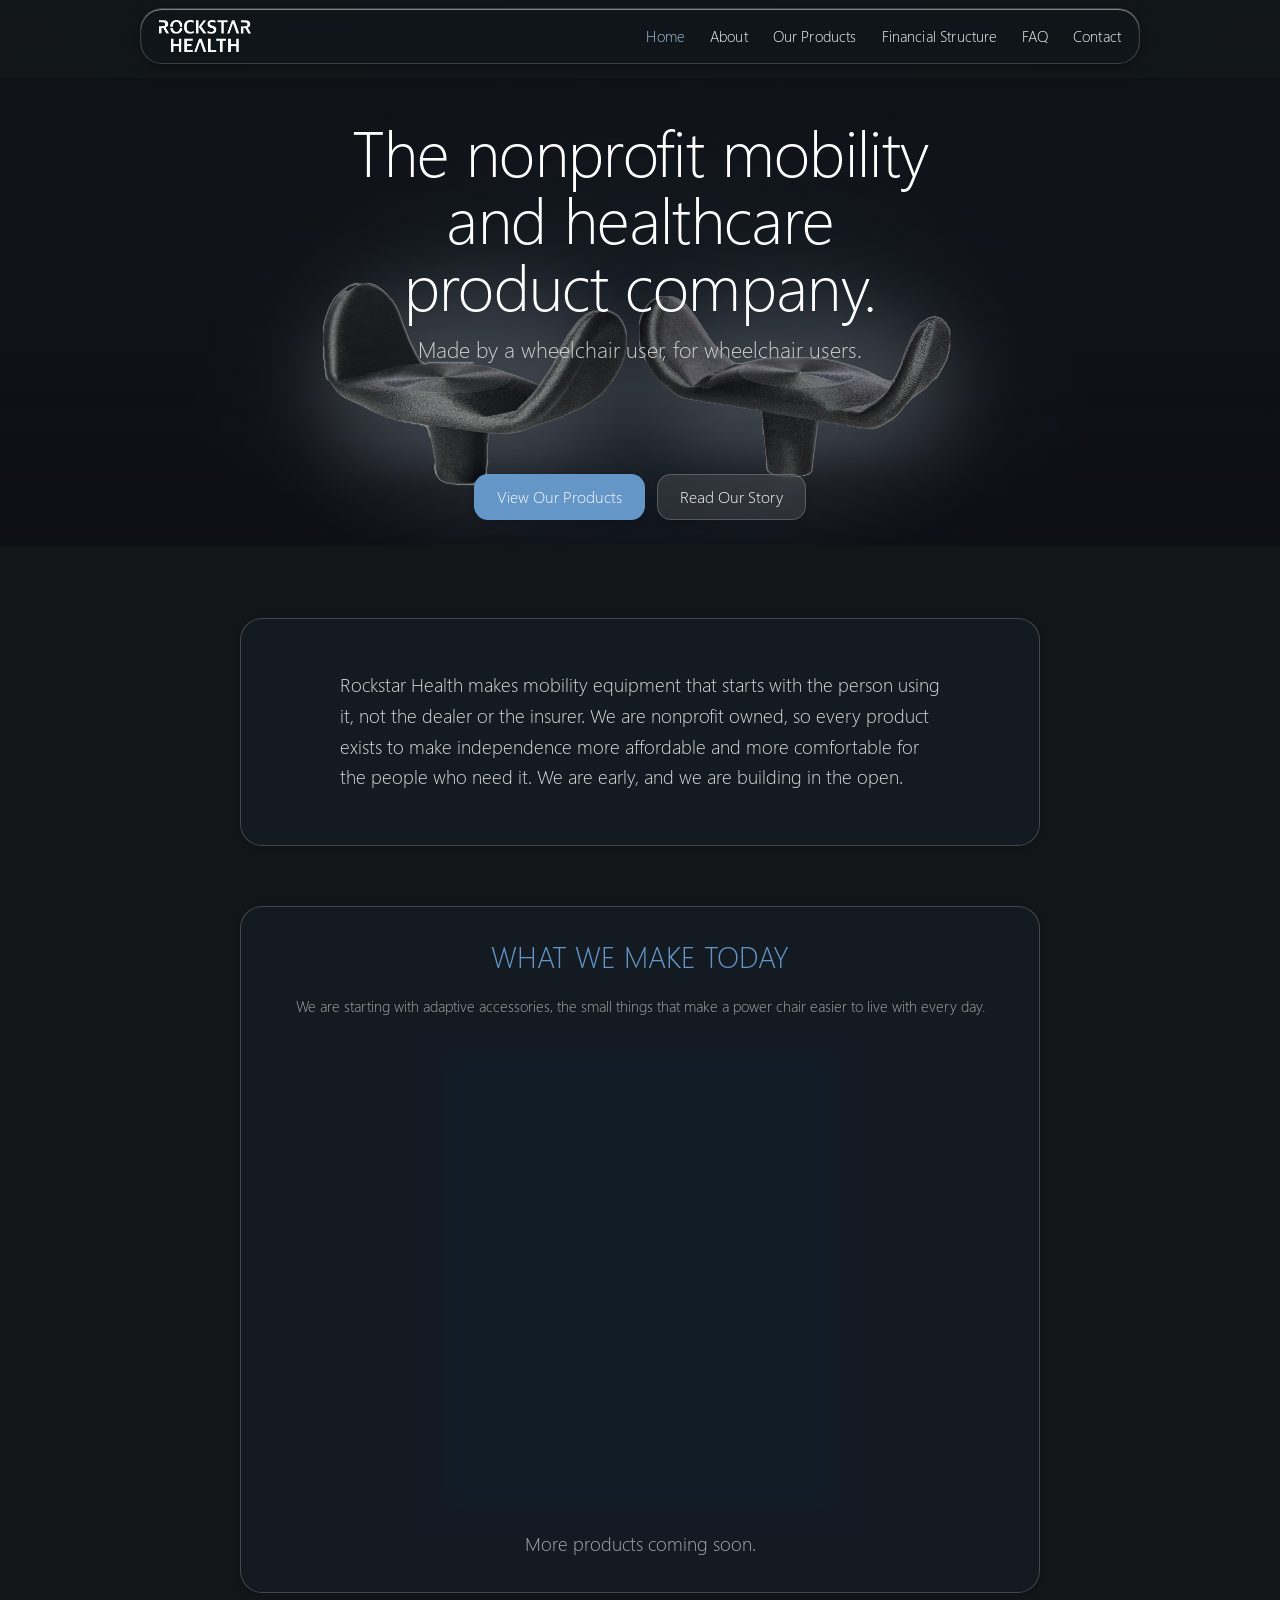
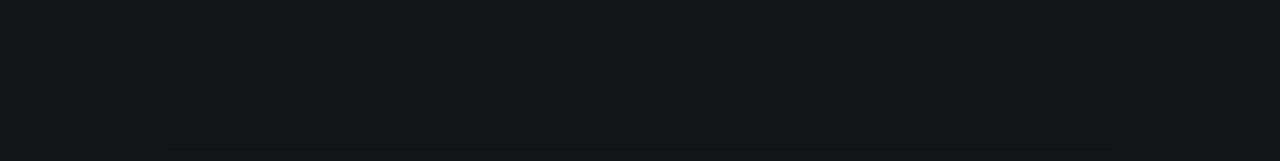
==== commit 8d1a3ff8: "1.11" ====
--- a/index.html
+++ b/index.html
@@ -14,12 +14,10 @@
 </head>
 <body>
 <header class="site-header"><div class="rh-header__pill"><input id="rh-nav-toggle" class="rh-nav__cb" type="checkbox" aria-hidden="true"><a class="rh-header__brand" href="index.html"><img src="assets/rockstar-logo.png" alt="Rockstar Health"></a><nav class="rh-nav" aria-label="Primary"><a href="index.html" aria-current="page">Home</a><a href="about.html">About</a><a href="our-products.html">Our Products</a><a href="financial-structure.html">Financial Structure</a><a href="faq.html">FAQ</a><a href="contact.html">Contact</a></nav><label for="rh-nav-toggle" class="rh-burger" aria-label="Toggle menu"><span></span><span></span><span></span></label></div></header>
-<section class="rh-hero"><div class="rh-hero__inner page-width"><h1 class="rh-hero__title">The nonprofit mobility and healthcare product company.</h1><p class="rh-hero__sub">Made by a wheelchair user, for wheelchair users.</p><a href="our-products.html" class="button button-primary">View Our Products</a></div></section>
+<section class="rh-hero"><div class="rh-hero__inner page-width"><h1 class="rh-hero__title">The nonprofit mobility and healthcare product company.</h1><p class="rh-hero__sub">Made by a wheelchair user, for wheelchair users.</p><div class="rh-hero__ctas"><a href="our-products.html" class="button button-primary">View Our Products</a><a href="about.html" class="button button-secondary">Read Our Story</a></div></div></section>
 <main><div class="page-width page-body"><section class="rh-section"><div class="rh-prose"><p>Rockstar Health makes mobility equipment that starts with the person using it, not the dealer or the insurer. We are nonprofit owned, so every product exists to make independence more affordable and more comfortable for the people who need it. We are early, and we are building in the open.</p></div></section>
 
-<section class="rh-section rh-section--wide" aria-labelledby="home-make"><h2 class="rh-section__title" id="home-make">What we make today</h2><p class="rh-marketplaces__sub">We are starting with adaptive accessories, the small things that make a power chair easier to live with every day.</p><div class="rh-products" style="max-width:400px;margin-inline:auto"><a class="rh-product-card" href="joystick-topper.html"><div class="rh-product-card__media"><img src="assets/card-toppers.jpg" alt="Carbon fiber goalpost joystick topper"></div><div class="rh-product-card__body"><h3 class="rh-product-card__title">Carbon Fiber Goalpost Topper</h3><p class="rh-product-card__desc">An open U-shape grip that replaces the standard joystick knob, for open-hand or low-grip driving. $19.49.</p><span class="rh-product-card__cta">View product</span></div></a></div></section>
-
-<section class="rh-section" aria-labelledby="home-more"><h2 class="rh-section__title" id="home-more">The bigger picture</h2><div class="rh-prose"><p>Rockstar Health was founded in May 2026 by a power wheelchair user who got tired of waiting for the industry to build for real hands and real days. Where the company came from, and how it is structured to keep the mission ahead of profit, are both worth the read.</p></div><div class="rh-cta-group rh-cta-group--row"><a href="about.html" class="button button-primary">Read our story</a><a href="financial-structure.html" class="button button-secondary">How we are structured</a></div></section></div></main>
+<section class="rh-section rh-section--wide" aria-labelledby="home-make"><h2 class="rh-section__title" id="home-make">What we make today</h2><p class="rh-marketplaces__sub">We are starting with adaptive accessories, the small things that make a power chair easier to live with every day.</p><div class="rh-products" style="max-width:400px;margin-inline:auto"><a class="rh-product-card" href="joystick-topper.html"><div class="rh-product-card__media"><img src="assets/card-toppers.jpg" alt="Carbon fiber goalpost joystick topper"></div><div class="rh-product-card__body"><h3 class="rh-product-card__title">Carbon Fiber Goalpost Topper</h3><p class="rh-product-card__desc">An open U-shape grip that replaces the standard joystick knob, for open-hand or low-grip driving. $19.49.</p><span class="rh-product-card__cta">View product</span></div></a></div><p class="rh-coming-soon">More products coming soon.</p></section></div></main>
 <footer class="site-footer"><div class="rh-footer"><p>© 2026 Rockstar Health · <a href="storefronts.html">Storefronts</a> · <a href="custom-order.html">Custom Order</a></p></div></footer>
 </body>
 </html>
--- a/assets/site.css
+++ b/assets/site.css
@@ -137,3 +137,25 @@
 .rh-pdp__buy .button{ width: 240px; display: inline-flex; align-items: center;
   justify-content: center; gap: 10px; }
 .rh-pdp__buy .button svg{ width: 20px; height: 20px; flex: none; }
+
+/* ---------------- 1.11 polish ----------------
+   Uniform NARROWER boxes: every section (incl. --wide) shares the 800px card
+   standard; 1000px read as too wide. */
+.rh-section{ max-width: 800px; }
+.rh-section--wide{ max-width: 800px !important; }
+
+/* hero: headline top-center, CTA row pinned to the BOTTOM of the image, toppers
+   in the middle band; hero may shrink further without cropping the product */
+.rh-hero{ min-height: clamp(320px, 52vh, 560px); align-items: stretch; }
+.rh-hero__inner{ display: flex; flex-direction: column; align-items: center;
+  padding-block: 40px 26px; }
+.rh-hero__sub{ margin-bottom: 0; }
+.rh-hero__ctas{ margin-top: auto; padding-top: 24px;
+  display: flex; gap: 12px; justify-content: center; flex-wrap: wrap; }
+/* slimmer, shorter hero buttons (the 15px/22px-radius base reads too fat here) */
+.rh-hero__ctas .button{ width: auto !important; max-width: none !important;
+  padding: 9px 22px !important; font-size: 1.02rem !important;
+  border-radius: 14px !important; }
+
+.rh-coming-soon{ text-align: center; opacity: .75; font-weight: 300;
+  margin: 18px 0 0; }
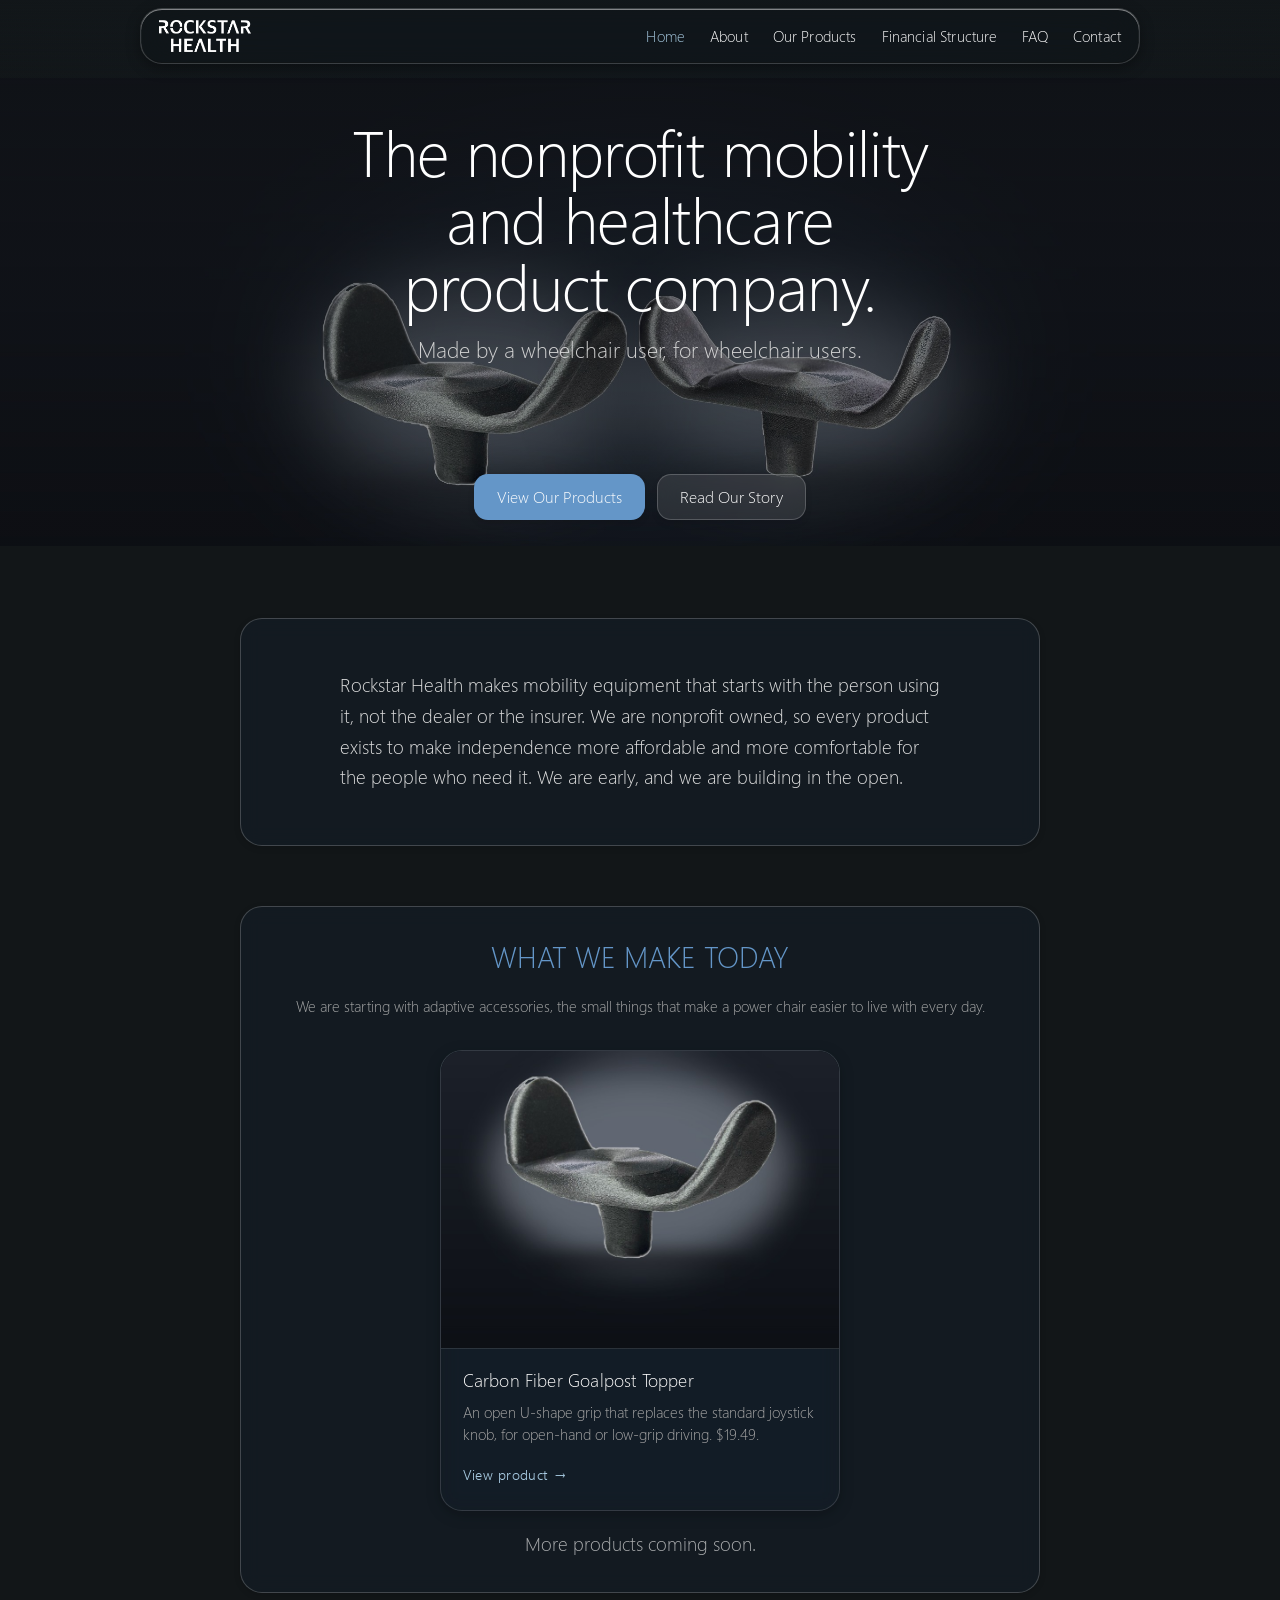
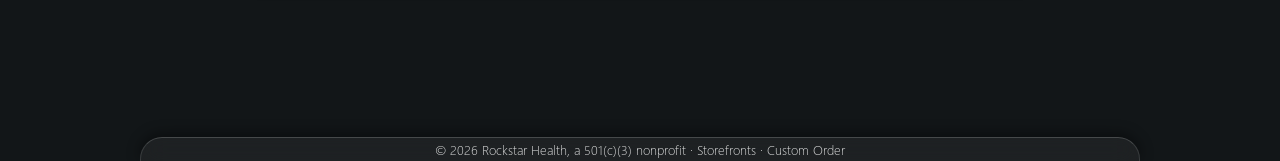
==== commit 47f4ead1: "1.12" ====
--- a/index.html
+++ b/index.html
@@ -18,6 +18,6 @@
 <main><div class="page-width page-body"><section class="rh-section"><div class="rh-prose"><p>Rockstar Health makes mobility equipment that starts with the person using it, not the dealer or the insurer. We are nonprofit owned, so every product exists to make independence more affordable and more comfortable for the people who need it. We are early, and we are building in the open.</p></div></section>
 
 <section class="rh-section rh-section--wide" aria-labelledby="home-make"><h2 class="rh-section__title" id="home-make">What we make today</h2><p class="rh-marketplaces__sub">We are starting with adaptive accessories, the small things that make a power chair easier to live with every day.</p><div class="rh-products" style="max-width:400px;margin-inline:auto"><a class="rh-product-card" href="joystick-topper.html"><div class="rh-product-card__media"><img src="assets/card-toppers.jpg" alt="Carbon fiber goalpost joystick topper"></div><div class="rh-product-card__body"><h3 class="rh-product-card__title">Carbon Fiber Goalpost Topper</h3><p class="rh-product-card__desc">An open U-shape grip that replaces the standard joystick knob, for open-hand or low-grip driving. $19.49.</p><span class="rh-product-card__cta">View product</span></div></a></div><p class="rh-coming-soon">More products coming soon.</p></section></div></main>
-<footer class="site-footer"><div class="rh-footer"><p>© 2026 Rockstar Health · <a href="storefronts.html">Storefronts</a> · <a href="custom-order.html">Custom Order</a></p></div></footer>
+<footer class="site-footer"><div class="rh-footer"><p>© 2026 Rockstar Health, a 501(c)(3) nonprofit · <a href="storefronts.html">Storefronts</a> · <a href="custom-order.html">Custom Order</a></p></div></footer>
 </body>
 </html>
--- a/assets/site.css
+++ b/assets/site.css
@@ -159,3 +159,8 @@
 
 .rh-coming-soon{ text-align: center; opacity: .75; font-weight: 300;
   margin: 18px 0 0; }
+
+/* ---------------- 1.12 ----------------
+   FAQ questions rendered at weight 400 (the Semilight face), which read as the
+   wrong font next to the site's 300 Light standard. */
+.rh-faq summary{ font-family: var(--rh-font) !important; font-weight: 300; }
